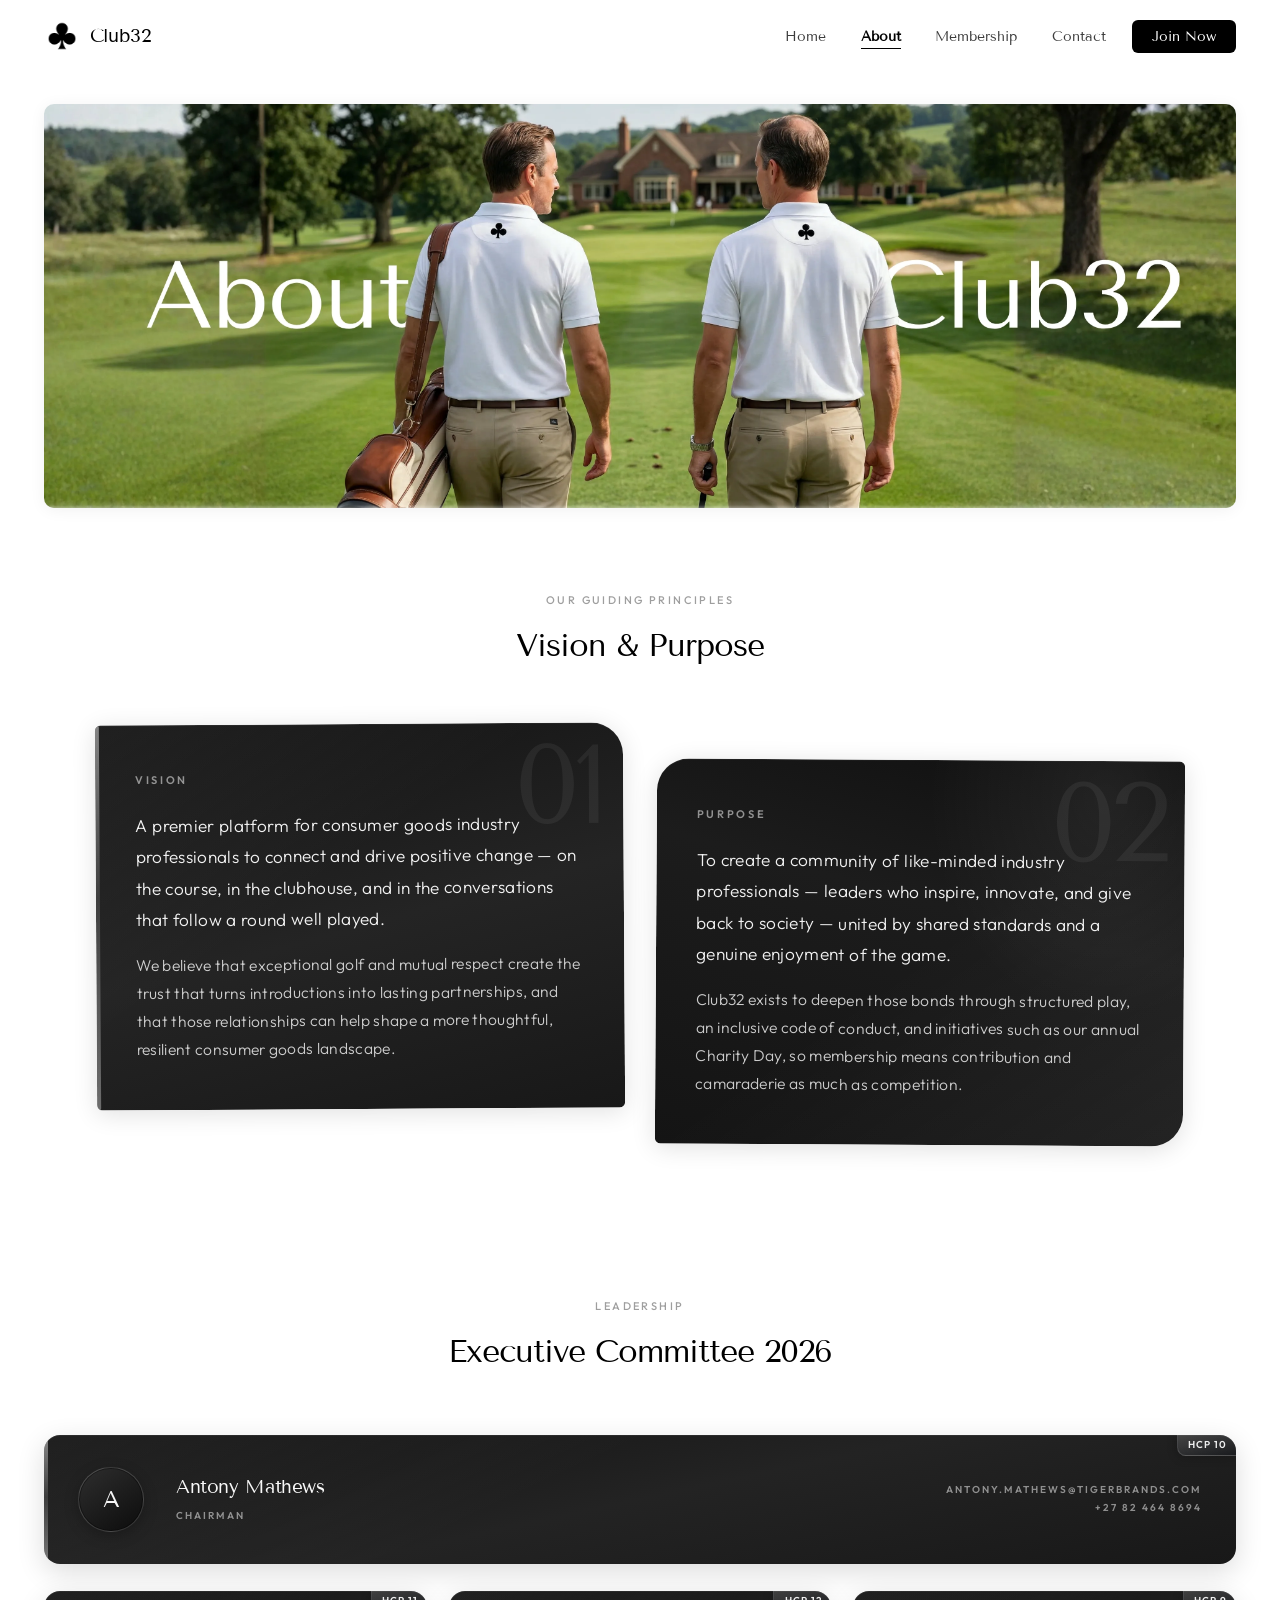
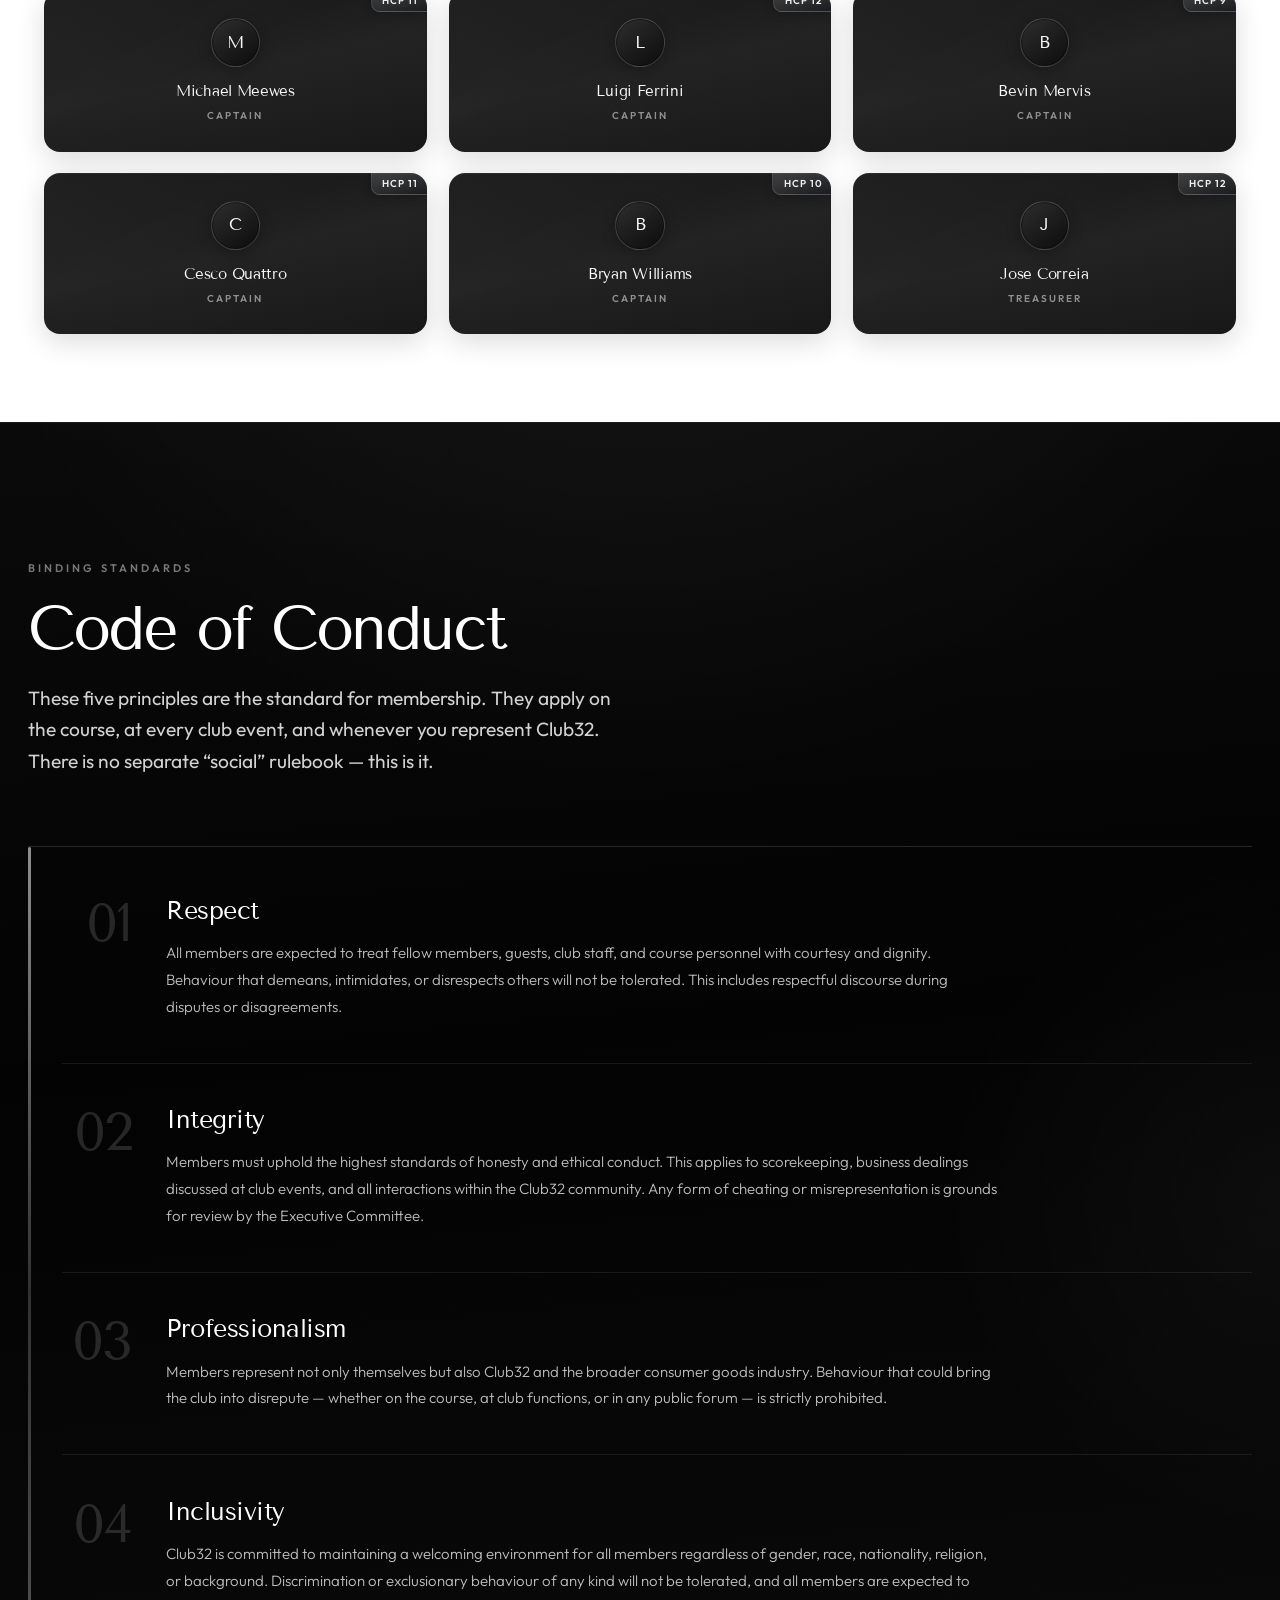
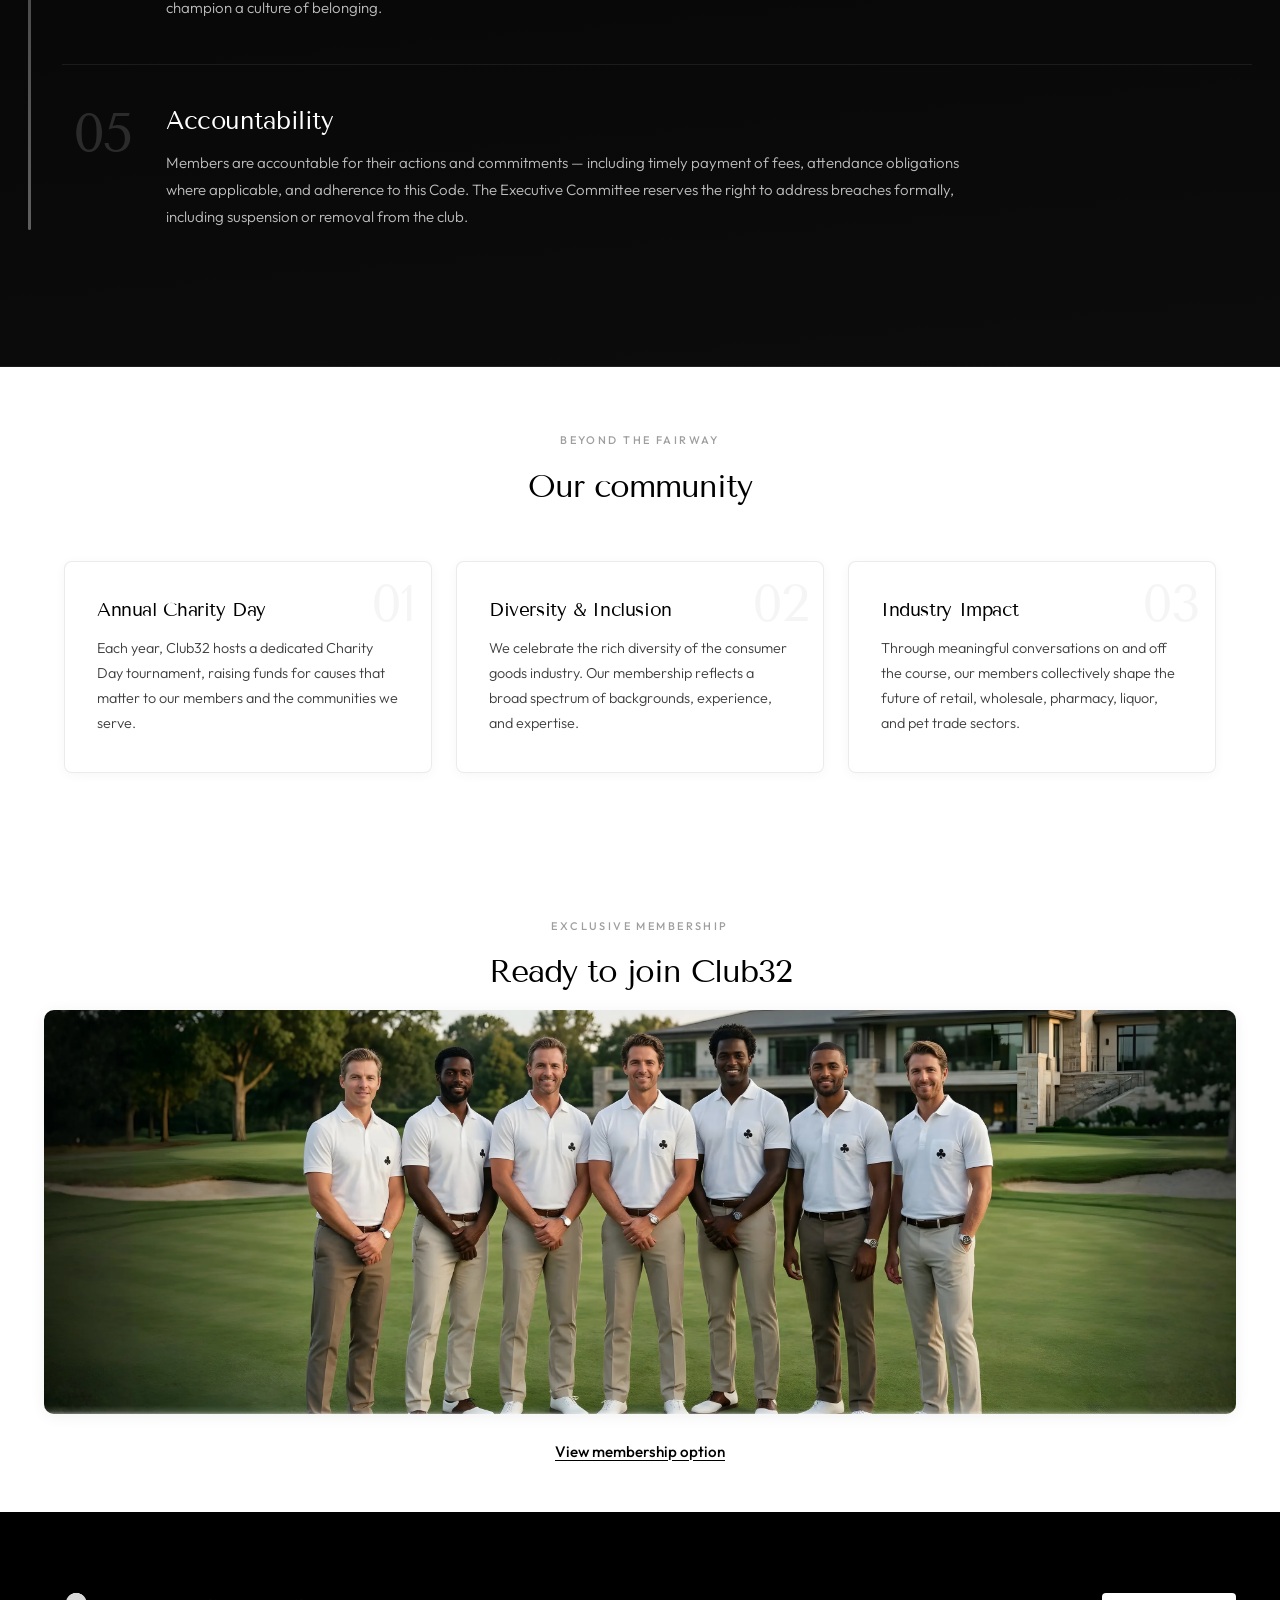
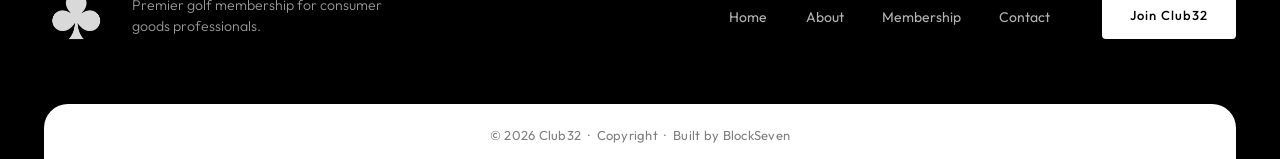
==== about.html @ 10e294bf "Optimise images with WebP conversion and lazy loading - Convert all 10 large JPEGs to WebP (avg 93% " ====
<!DOCTYPE html>
<html lang="en">
<head>
  <meta charset="UTF-8" />
  <meta name="viewport" content="width=device-width, initial-scale=1.0" />
  <title>About — Club32</title>
  <meta name="description" content="Learn about Club32's vision, purpose, and values. A premier platform for consumer goods professionals to connect through exceptional golf and mutual respect." />
  <meta name="keywords" content="Club32, about, vision, values, golf club, consumer goods, networking" />
  <meta name="author" content="Club32" />
  <meta name="robots" content="index, follow" />
  <link rel="canonical" href="https://club32.co.za/about.html" />
  
  <!-- Open Graph / Facebook -->
  <meta property="og:type" content="website" />
  <meta property="og:url" content="https://club32.co.za/about.html" />
  <meta property="og:title" content="About — Club32" />
  <meta property="og:description" content="Learn about Club32's vision, purpose, and values. A premier platform for consumer goods professionals to connect through exceptional golf." />
  <meta property="og:image" content="https://club32.co.za/images/icon.png" />
  <meta property="og:image:width" content="512" />
  <meta property="og:image:height" content="512" />
  <meta property="og:site_name" content="Club32" />
  
  <!-- Twitter -->
  <meta name="twitter:card" content="summary_large_image" />
  <meta name="twitter:url" content="https://club32.co.za/about.html" />
  <meta name="twitter:title" content="About — Club32" />
  <meta name="twitter:description" content="Learn about Club32's vision, purpose, and values. A premier platform for consumer goods professionals to connect through exceptional golf." />
  <meta name="twitter:image" content="https://club32.co.za/images/icon.png" />
  
  <!-- Favicon -->
  <link rel="icon" type="image/svg+xml" href="images/favicon.svg" />
  <link rel="icon" type="image/png" href="images/icon.png" />
  <link rel="apple-touch-icon" href="images/icon.png" />
  <link rel="stylesheet" href="css/style.css?v=20260321-footer-redesign" />
  <link rel="stylesheet" href="css/icons.css?v=20260320-values-icons" />
  <link rel="stylesheet" href="https://cdnjs.cloudflare.com/ajax/libs/font-awesome/6.4.0/css/all.min.css" />
</head>
<body class="page-about">

  <header class="site-header">
    <div class="header-inner">
      <a href="index.html" class="header-logo">
        <img src="images/favicon.svg" alt="Club32" width="36" height="36" />
        <span class="club-name">Club<span>32</span></span>
      </a>
      <button class="nav-toggle" id="navToggle" aria-label="Toggle navigation">
        <span></span><span></span><span></span>
      </button>
      <ul class="header-nav" id="navLinks">
        <li><a href="index.html">Home</a></li>
        <li><a href="about.html" class="active">About</a></li>
        <li><a href="membership.html">Membership</a></li>
        <li><a href="contact.html">Contact</a></li>
        <li><a href="membership.html" class="header-cta">Join Now</a></li>
      </ul>
    </div>
  </header>

  <section class="hero-home" aria-label="About Club32">
    <div class="hero-home-inner">
      <div class="hero-home-media">
        <picture>
          <source media="(max-width: 768px)" srcset="images/aboutclubmobile.webp" type="image/webp" />
          <source media="(max-width: 768px)" srcset="images/aboutclubmobile.jpg" type="image/jpeg" />
          <source srcset="images/about-club.webp" type="image/webp" />
          <img src="images/About%20Club.jpg" alt="Club32 — About our club" width="1920" height="815" fetchpriority="high" />
        </picture>
      </div>
    </div>
  </section>

  <main id="main-content">

  <!-- ── Vision & Purpose ── -->
  <section class="section-pad section-vision-premium" aria-labelledby="vision-purpose-heading">
    <div class="container">
      <header class="vision-premium__head">
        <p class="vision-premium__kicker">Our guiding principles</p>
        <h2 id="vision-purpose-heading" class="vision-premium__title">Vision &amp; Purpose</h2>
      </header>
      <div class="vision-premium__columns">
        <article class="vision-premium__panel vision-premium__panel--vision">
          <span class="vision-premium__index" aria-hidden="true">01</span>
          <p class="vision-premium__label">Vision</p>
          <blockquote class="vision-premium__quote">
            <p class="vision-premium__quote-lead">A premier platform for consumer goods industry professionals to connect and drive positive change — on the course, in the clubhouse, and in the conversations that follow a round well played.</p>
            <p>We believe that exceptional golf and mutual respect create the trust that turns introductions into lasting partnerships, and that those relationships can help shape a more thoughtful, resilient consumer goods landscape.</p>
          </blockquote>
        </article>
        <article class="vision-premium__panel vision-premium__panel--purpose">
          <span class="vision-premium__index" aria-hidden="true">02</span>
          <p class="vision-premium__label">Purpose</p>
          <blockquote class="vision-premium__quote">
            <p class="vision-premium__quote-lead">To create a community of like-minded industry professionals — leaders who inspire, innovate, and give back to society — united by shared standards and a genuine enjoyment of the game.</p>
            <p>Club32 exists to deepen those bonds through structured play, an inclusive code of conduct, and initiatives such as our annual Charity Day, so membership means contribution and camaraderie as much as competition.</p>
          </blockquote>
        </article>
      </div>
    </div>
  </section>

  <!-- ── Executive Committee ── -->
  <section class="section-pad section-committee-premium" aria-labelledby="committee-heading">
    <div class="container">
      <header class="committee-premium__head">
        <p class="committee-premium__kicker">Leadership</p>
        <h2 id="committee-heading" class="committee-premium__title">Executive Committee 2026</h2>
      </header>

      <div class="committee-premium__board">
        <article class="committee-premium__card committee-premium__card--chair">
          <span class="committee-premium__hcp" aria-label="Handicap index 10">HCP 10</span>
          <div class="committee-premium__avatar" aria-hidden="true">A</div>
          <div class="committee-premium__body">
            <h3 class="committee-premium__name">Antony Mathews</h3>
            <p class="committee-premium__role">Chairman</p>
          </div>
          <p class="committee-premium__contact">
            <a href="mailto:antony.mathews@tigerbrands.com">antony.mathews@tigerbrands.com</a><br>
            <a href="tel:+27824648694">+27 82 464 8694</a>
          </p>
        </article>

        <div class="committee-premium__grid" role="list">
          <article class="committee-premium__card" role="listitem">
            <span class="committee-premium__hcp" aria-label="Handicap index 11">HCP 11</span>
            <div class="committee-premium__avatar" aria-hidden="true">M</div>
            <h3 class="committee-premium__name">Michael Meewes</h3>
            <p class="committee-premium__role">Captain</p>
          </article>
          <article class="committee-premium__card" role="listitem">
            <span class="committee-premium__hcp" aria-label="Handicap index 12">HCP 12</span>
            <div class="committee-premium__avatar" aria-hidden="true">L</div>
            <h3 class="committee-premium__name">Luigi Ferrini</h3>
            <p class="committee-premium__role">Captain</p>
          </article>
          <article class="committee-premium__card" role="listitem">
            <span class="committee-premium__hcp" aria-label="Handicap index 9">HCP 9</span>
            <div class="committee-premium__avatar" aria-hidden="true">B</div>
            <h3 class="committee-premium__name">Bevin Mervis</h3>
            <p class="committee-premium__role">Captain</p>
          </article>
          <article class="committee-premium__card" role="listitem">
            <span class="committee-premium__hcp" aria-label="Handicap index 11">HCP 11</span>
            <div class="committee-premium__avatar" aria-hidden="true">C</div>
            <h3 class="committee-premium__name">Cesco Quattro</h3>
            <p class="committee-premium__role">Captain</p>
          </article>
          <article class="committee-premium__card" role="listitem">
            <span class="committee-premium__hcp" aria-label="Handicap index 10">HCP 10</span>
            <div class="committee-premium__avatar" aria-hidden="true">B</div>
            <h3 class="committee-premium__name">Bryan Williams</h3>
            <p class="committee-premium__role">Captain</p>
          </article>
          <article class="committee-premium__card" role="listitem">
            <span class="committee-premium__hcp" aria-label="Handicap index 12">HCP 12</span>
            <div class="committee-premium__avatar" aria-hidden="true">J</div>
            <h3 class="committee-premium__name">Jose Correia</h3>
            <p class="committee-premium__role">Treasurer</p>
          </article>
        </div>
      </div>
    </div>
  </section>

  <!-- ── Code of Conduct — charter (distinct from committee cards) ── -->
  <section class="section-pad section-conduct-charter" aria-labelledby="conduct-heading">
    <div class="container conduct-charter">
      <header class="conduct-charter__header">
        <p class="conduct-charter__label">Binding standards</p>
        <h2 id="conduct-heading" class="conduct-charter__title">Code of Conduct</h2>
        <p class="conduct-charter__statement">These five principles are the standard for membership. They apply on the course, at every club event, and whenever you represent Club32. There is no separate “social” rulebook — this is it.</p>
      </header>

      <div class="conduct-charter__frame">
        <article class="conduct-charter__rule">
          <span class="conduct-charter__num" aria-hidden="true">01</span>
          <div class="conduct-charter__rule-main">
            <h3 class="conduct-charter__rule-title">Respect</h3>
            <p class="conduct-charter__rule-text">All members are expected to treat fellow members, guests, club staff, and course personnel with courtesy and dignity. Behaviour that demeans, intimidates, or disrespects others will not be tolerated. This includes respectful discourse during disputes or disagreements.</p>
          </div>
        </article>
        <article class="conduct-charter__rule">
          <span class="conduct-charter__num" aria-hidden="true">02</span>
          <div class="conduct-charter__rule-main">
            <h3 class="conduct-charter__rule-title">Integrity</h3>
            <p class="conduct-charter__rule-text">Members must uphold the highest standards of honesty and ethical conduct. This applies to scorekeeping, business dealings discussed at club events, and all interactions within the Club32 community. Any form of cheating or misrepresentation is grounds for review by the Executive Committee.</p>
          </div>
        </article>
        <article class="conduct-charter__rule">
          <span class="conduct-charter__num" aria-hidden="true">03</span>
          <div class="conduct-charter__rule-main">
            <h3 class="conduct-charter__rule-title">Professionalism</h3>
            <p class="conduct-charter__rule-text">Members represent not only themselves but also Club32 and the broader consumer goods industry. Behaviour that could bring the club into disrepute — whether on the course, at club functions, or in any public forum — is strictly prohibited.</p>
          </div>
        </article>
        <article class="conduct-charter__rule">
          <span class="conduct-charter__num" aria-hidden="true">04</span>
          <div class="conduct-charter__rule-main">
            <h3 class="conduct-charter__rule-title">Inclusivity</h3>
            <p class="conduct-charter__rule-text">Club32 is committed to maintaining a welcoming environment for all members regardless of gender, race, nationality, religion, or background. Discrimination or exclusionary behaviour of any kind will not be tolerated, and all members are expected to champion a culture of belonging.</p>
          </div>
        </article>
        <article class="conduct-charter__rule">
          <span class="conduct-charter__num" aria-hidden="true">05</span>
          <div class="conduct-charter__rule-main">
            <h3 class="conduct-charter__rule-title">Accountability</h3>
            <p class="conduct-charter__rule-text">Members are accountable for their actions and commitments — including timely payment of fees, attendance obligations where applicable, and adherence to this Code. The Executive Committee reserves the right to address breaches formally, including suspension or removal from the club.</p>
          </div>
        </article>
      </div>
    </div>
  </section>

  <!-- ── Our Community ── -->
  <section class="section-pad section-why-premium" aria-labelledby="community-heading">
    <div class="container">
      <header class="why-premium__head">
        <p class="why-premium__kicker">Beyond the fairway</p>
        <h2 id="community-heading" class="why-premium__title">Our community</h2>
      </header>

      <div class="why-premium__grid">
        <article class="why-premium__card">
          <span class="why-premium__number" aria-hidden="true">01</span>
          <h3 class="why-premium__card-title">Annual Charity Day</h3>
          <p class="why-premium__card-text">Each year, Club32 hosts a dedicated Charity Day tournament, raising funds for causes that matter to our members and the communities we serve.</p>
        </article>

        <article class="why-premium__card">
          <span class="why-premium__number" aria-hidden="true">02</span>
          <h3 class="why-premium__card-title">Diversity &amp; Inclusion</h3>
          <p class="why-premium__card-text">We celebrate the rich diversity of the consumer goods industry. Our membership reflects a broad spectrum of backgrounds, experience, and expertise.</p>
        </article>

        <article class="why-premium__card">
          <span class="why-premium__number" aria-hidden="true">03</span>
          <h3 class="why-premium__card-title">Industry Impact</h3>
          <p class="why-premium__card-text">Through meaningful conversations on and off the course, our members collectively shape the future of retail, wholesale, pharmacy, liquor, and pet trade sectors.</p>
        </article>
      </div>
    </div>
  </section>

  <section class="pre-footer-cta" aria-labelledby="pre-footer-membership-heading">
    <div class="hero-home-inner">
      <div class="pre-footer-cta__intro">
        <span class="section-label">Exclusive Membership</span>
        <h2 id="pre-footer-membership-heading" class="pre-footer-cta__heading">Ready to join Club32</h2>
      </div>
      <div class="hero-home-media">
        <picture>
          <source media="(max-width: 768px)" srcset="images/teammobile.webp" type="image/webp" />
          <source media="(max-width: 768px)" srcset="images/teammobile.jpg" type="image/jpeg" />
          <source srcset="images/team.webp" type="image/webp" />
          <img src="images/team.jpg" alt="Club32 members on the course" width="1920" height="815" loading="lazy" />
        </picture>
      </div>
      <div class="pre-footer-cta__action">
        <a href="membership.html" class="pre-footer-cta__link">View membership option</a>
      </div>
    </div>
  </section>

  </main>

  <footer class="footer-minimal">
    <div class="footer-minimal__main">
      <div class="container">
        <div class="footer-minimal__grid">
          <div class="footer-minimal__brand">
            <a href="index.html" class="footer-minimal__logo" aria-label="Club32 home">
              <img src="images/icon.png" alt="" width="64" height="64" />
            </a>
            <p class="footer-minimal__tagline">Premier golf membership for consumer goods professionals.</p>
          </div>
          <nav class="footer-minimal__nav" aria-label="Footer navigation">
            <ul class="footer-minimal__links">
              <li><a href="index.html">Home</a></li>
              <li><a href="about.html">About</a></li>
              <li><a href="membership.html">Membership</a></li>
              <li><a href="contact.html">Contact</a></li>
            </ul>
          </nav>
          <div class="footer-minimal__cta">
            <a href="membership.html" class="footer-minimal__btn">Join Club32</a>
          </div>
        </div>
      </div>
    </div>
    <div class="footer-minimal__legal">
      <div class="container">
        <p class="footer-minimal__copyright">&copy; 2026 Club32 &nbsp;·&nbsp; Copyright &nbsp;·&nbsp; Built by BlockSeven</p>
      </div>
    </div>
  </footer>

  <script>
    const toggle = document.getElementById('navToggle');
    const links  = document.getElementById('navLinks');
    toggle.addEventListener('click', () => {
      toggle.classList.toggle('open');
      links.classList.toggle('open');
    });
  </script>

</body>
</html>
---- css/style.css ----
/* ============================================================
   Club32 — Corporate Golf Membership
   Clean, professional, black + modern type pairing
   (Tenor Sans + Outfit — display / UI)
   ============================================================ */

@import url('https://fonts.googleapis.com/css2?family=DM+Sans:ital,opsz,wght@0,9..64,400;0,9..64,500;0,9..64,600;0,9..64,700&family=Outfit:wght@300;400;500;600;700&family=Tenor+Sans&display=swap');

:root {
  --green:       #000000;
  --green-light: #333333;
  --green-dark:  #000000;
  --green-muted: #4a4a4a;
  --accent:      #000000;
  --white:       #ffffff;
  --off-white:   #f8f8f8;
  /* Footer — dark band: one body tone + pure white headings */
  --footer-muted:      rgba(255, 255, 255, 0.72);
  --footer-text:       rgba(255, 255, 255, 0.72);
  --footer-rule:       rgba(255, 255, 255, 0.22);
  --footer-legal-bg:   #ffffff;
  --footer-legal-text: var(--text-dark);
  --footer-legal-gutter: 15px;
  --footer-surface:    #000000;
  --text-dark:   #1a1a1a;
  --text-body:   #3d3d3d;
  --text-muted:  #666666;
  --border:      rgba(0,0,0,0.12);
  --shadow:      0 2px 16px rgba(0,0,0,0.06);
  --shadow-lg:   0 8px 32px rgba(0,0,0,0.1);
  --radius:      6px;
  --radius-lg:   10px;
  --transition:  all 0.25s ease;
  --header-h:    72px;
  --content-max: 1240px;
}

*, *::before, *::after { box-sizing: border-box; margin: 0; padding: 0; }

html {
  scroll-behavior: smooth;
  font-size: 16px;
  max-width: 100%;
  overflow-x: hidden;
}

body {
  font-family: 'Outfit', sans-serif;
  font-weight: 400;
  color: var(--text-body);
  background: var(--white);
  line-height: 1.65;
  max-width: 100%;
  overflow-x: hidden;
}

img { display: block; max-width: 100%; height: auto; }
a { color: inherit; text-decoration: none; }
ul { list-style: none; }

/* ── Typography ── */
h1, h2, h3, h4, h5 {
  font-family: 'Tenor Sans', sans-serif;
  line-height: 1.25;
  color: var(--green-dark);
  letter-spacing: -0.02em;
}

h1 { font-size: clamp(2rem, 4.5vw, 3.25rem); font-weight: 400; }
h2 { font-size: clamp(1.5rem, 3vw, 2.25rem); font-weight: 400; }
h3 { font-size: clamp(1.15rem, 2vw, 1.35rem); font-weight: 500; }
h4 { font-size: 1.05rem; font-weight: 500; }

p { font-size: 1rem; line-height: 1.75; color: var(--text-body); }

.section-label {
  font-family: 'Outfit', sans-serif;
  font-size: 0.7rem;
  font-weight: 500;
  letter-spacing: 0.18em;
  text-transform: uppercase;
  color: var(--accent);
  display: block;
  margin-bottom: 0.5rem;
}

/* ── Layout ── */
.container {
  max-width: var(--content-max);
  margin: 0 auto;
  padding: 0 1.5rem;
}

.section-pad { padding: 3.5rem 0; }
.section-pad-sm { padding: 2.5rem 0; }

/* ── Header: white, above hero ── */
.site-header {
  position: absolute;
  top: 0;
  left: 0;
  right: 0;
  z-index: 100;
  height: var(--header-h);
  background: var(--white);
  font-family: 'Tenor Sans', sans-serif;
}

.header-inner {
  display: flex;
  align-items: center;
  justify-content: space-between;
  height: 100%;
  max-width: var(--content-max);
  margin: 0 auto;
  padding: 0 1.5rem;
}

.header-logo {
  display: flex;
  align-items: center;
  gap: 0.6rem;
  text-decoration: none;
  color: var(--green-dark);
}

.header-logo img {
  width: 36px;
  height: 36px;
  flex-shrink: 0;
}

.header-logo .club-name {
  font-family: 'Tenor Sans', sans-serif;
  font-size: 1.2rem;
  font-weight: 500;
  letter-spacing: -0.01em;
}

.header-logo .club-name span {
  color: var(--accent);
}

.header-nav {
  display: flex;
  align-items: center;
  gap: 0.15rem;
}

.header-nav a {
  font-size: 0.875rem;
  font-weight: 500;
  color: var(--text-body);
  padding: 0.5rem 1rem;
  border-radius: var(--radius);
  transition: var(--transition);
  position: relative;
}

.header-nav a:not(.header-cta)::after {
  content: '';
  position: absolute;
  bottom: 0.25rem;
  left: 1rem;
  right: 1rem;
  height: 1px;
  background: var(--green);
  width: 0;
  transition: width 0.3s ease;
}

.header-nav a:not(.header-cta):hover::after {
  width: calc(100% - 2rem);
}

.header-nav a:hover {
  color: var(--green);
}

.header-nav a.active {
  color: var(--green);
  font-weight: 600;
}

.header-nav a.active::after {
  width: calc(100% - 2rem);
}

.header-cta {
  background: var(--green) !important;
  color: var(--white) !important;
  margin-left: 0.5rem;
  padding: 0.5rem 1.25rem !important;
}

.header-cta:hover {
  background: var(--green-light) !important;
  color: var(--white) !important;
}

/* Mobile menu */
.nav-toggle {
  display: none;
  flex-direction: column;
  gap: 5px;
  cursor: pointer;
  padding: 8px;
  border: none;
  background: none;
  color: var(--green-dark);
}

.nav-toggle span {
  display: block;
  width: 22px;
  height: 2px;
  background: currentColor;
  border-radius: 2px;
  transition: var(--transition);
}

.nav-toggle.open span:nth-child(1) { transform: rotate(45deg) translate(5px, 5px); }
.nav-toggle.open span:nth-child(2) { opacity: 0; }
.nav-toggle.open span:nth-child(3) { transform: rotate(-45deg) translate(5px, -5px); }

.nav-toggle.open {
  position: fixed;
  top: calc((var(--header-h) - 38px) / 2);
  right: 1.5rem;
  z-index: 1001;
}

@media (max-width: 768px) {
  .nav-toggle {
    display: flex;
    position: relative;
    z-index: 1001;
  }

  .header-nav {
    display: none;
    position: fixed;
    top: 0;
    left: 0;
    right: 0;
    bottom: 0;
    width: 100%;
    height: 100vh;
    height: 100dvh;
    background: var(--off-white);
    flex-direction: column;
    align-items: flex-start;
    justify-content: flex-start;
    padding: 10rem 2rem 2rem;
    gap: 0;
    z-index: 1000;
  }

  .header-nav.open {
    display: flex;
  }

  .header-nav a {
    font-family: 'Tenor Sans', sans-serif;
    font-size: clamp(2rem, 7vw, 2.75rem);
    font-weight: 400;
    letter-spacing: -0.02em;
    line-height: 1.3;
    color: var(--text-dark);
    padding: 0.75rem 0;
    border-radius: 0;
    background: none !important;
  }

  .header-nav a:not(.header-cta)::after {
    display: none;
  }

  .header-nav a:hover {
    color: var(--text-muted);
    background: none;
  }

  .header-nav a.active {
    color: var(--text-dark);
    font-weight: 400;
  }

  .header-nav .header-cta {
    display: none;
  }

  .nav-toggle.open span {
    background: var(--green-dark);
  }
}

/* ── Home hero: image block, same width as header ── */
.hero-home {
  padding: calc(var(--header-h) + 2rem) 0 0.75rem;
  background: var(--white);
}

.hero-home-inner {
  max-width: var(--content-max);
  margin: 0 auto;
  padding: 0 1.5rem;
}

.hero-home-media {
  border-radius: var(--radius-lg);
  overflow: hidden;
  box-shadow: var(--shadow);
}

.hero-home-media picture,
.hero-home-media img {
  display: block;
}

.hero-home-media img {
  width: 100%;
  height: auto;
}

/* About: tuck content a touch closer under the hero image */
.page-about .hero-home {
  padding-bottom: 0.35rem;
}

/* About: soft white fade at bottom of hero (blends arrow / artwork into page) */
.page-about .hero-home-media {
  position: relative;
}

.page-about .hero-home-media::after {
  content: '';
  position: absolute;
  left: 0;
  right: 0;
  bottom: 0;
  /* Short band; fade stays at the very bottom so it doesn’t climb the artwork */
  height: min(9%, 2.75rem);
  pointer-events: none;
  background: linear-gradient(
    to bottom,
    rgba(255, 255, 255, 0) 0%,
    rgba(255, 255, 255, 0) 78%,
    rgba(255, 255, 255, 0.12) 92%,
    rgba(255, 255, 255, 0.4) 100%
  );
}

/* Pull first content section closer under the home hero */
.hero-home + .section-pad {
  padding-top: 2.25rem;
}

/* ── Hero: image with text on left, no overlap on ball ── */
.hero-banner {
  position: relative;
  min-height: 560px;
  display: flex;
  align-items: center;
  overflow: hidden;
  background: var(--green-dark);
}

.hero-banner .hero-media {
  position: absolute;
  inset: 0;
}

.hero-banner .hero-media img,
.hero-banner .hero-media picture img {
  width: 100%;
  height: 100%;
  object-fit: cover;
  object-position: 55% 50%;
}

/* Strong left-to-right overlay: dark where text sits, ball stays visible right */
.hero-banner .hero-overlay {
  position: absolute;
  inset: 0;
  background: linear-gradient(
    90deg,
    rgba(0,0,0,0.94) 0%,
    rgba(0,0,0,0.82) 28%,
    rgba(0,0,0,0.45) 52%,
    rgba(0,0,0,0.15) 72%,
    transparent 88%
  );
  pointer-events: none;
}

.hero-banner .hero-inner {
  position: relative;
  z-index: 2;
  width: 100%;
  max-width: var(--content-max);
  margin: 0 auto;
  padding: calc(var(--header-h) + 2.5rem) 1.5rem 3.5rem;
  box-sizing: border-box;
}

.hero-banner .hero-content {
  max-width: 480px;
  text-align: left;
}

.hero-banner .section-label {
  font-size: 0.7rem;
  letter-spacing: 0.2em;
  color: rgba(255,255,255,0.8);
  margin-bottom: 0.75rem;
}

.hero-banner h1 {
  color: var(--white);
  font-size: clamp(2rem, 4.2vw, 3rem);
  line-height: 1.15;
  margin-bottom: 1rem;
  text-shadow: 0 2px 8px rgba(0,0,0,0.35);
}

.hero-banner .hero-divider {
  width: 48px;
  height: 2px;
  background: var(--white);
  margin-bottom: 1.25rem;
  border-radius: 2px;
  opacity: 0.9;
}

.hero-banner .hero-subtitle {
  font-size: clamp(0.9375rem, 1.6vw, 1.0625rem);
  color: rgba(255,255,255,0.92);
  line-height: 1.65;
  margin-bottom: 1.75rem;
  text-shadow: 0 1px 4px rgba(0,0,0,0.25);
}

.hero-banner .btn-group {
  display: flex;
  gap: 0.75rem;
  flex-wrap: wrap;
}

/* Hero when content is direct child (inner pages, no hero-inner) */
.hero-banner > .hero-content {
  position: relative;
  z-index: 2;
  max-width: var(--content-max);
  margin: 0 auto;
  padding: calc(var(--header-h) + 2.5rem) 1.5rem 3rem;
  width: 100%;
  box-sizing: border-box;
}

.hero-banner > .hero-content .hero-content { max-width: none; }

/* Hero small (inner pages) */
.hero-small .hero-media::after {
  content: '';
  position: absolute;
  inset: 0;
  background: linear-gradient(180deg, rgba(0,0,0,0.72) 0%, rgba(0,0,0,0.88) 100%);
}

.hero-small { min-height: 320px; }

.hero-small .hero-content,
.hero-small .hero-inner .hero-content {
  max-width: 560px;
}

.hero-small .hero-inner {
  padding-top: calc(var(--header-h) + 2rem);
  padding-bottom: 2.5rem;
}

.hero-small .hero-subtitle { max-width: 560px; }

/* ── Buttons ── */
.btn {
  display: inline-block;
  padding: 0.75rem 1.75rem;
  border-radius: var(--radius);
  font-family: 'Outfit', sans-serif;
  font-size: 0.875rem;
  font-weight: 600;
  letter-spacing: 0.05em;
  text-transform: uppercase;
  cursor: pointer;
  border: none;
  transition: var(--transition);
  text-decoration: none;
}

.btn-primary,
.btn-gold {
  background: var(--green);
  color: var(--white);
  box-shadow: 0 2px 12px rgba(0,0,0,0.25);
}

.btn-primary:hover,
.btn-gold:hover {
  background: var(--green-light);
  box-shadow: 0 4px 20px rgba(0,0,0,0.3);
  transform: translateY(-1px);
}

.btn-outline {
  background: transparent;
  color: var(--white);
  border: 1.5px solid rgba(255,255,255,0.7);
}

.btn-outline:hover {
  background: rgba(255,255,255,0.12);
  border-color: var(--white);
  transform: translateY(-1px);
}

.btn-green {
  background: var(--green);
  color: var(--white);
}

.btn-green:hover {
  background: var(--green-light);
  color: var(--white);
  transform: translateY(-1px);
}

/* ── Section Headings ── */
.section-heading {
  text-align: center;
  margin-bottom: 2.5rem;
}

.section-heading h1,
.section-heading h2 { margin-bottom: 0.5rem; }

.section-heading p {
  max-width: 540px;
  margin: 0 auto;
  color: var(--text-muted);
  font-size: 1rem;
}

.accent-line,
.gold-line {
  width: 48px;
  height: 2px;
  background: var(--accent);
  margin: 0.75rem auto 0;
  border-radius: 2px;
}

/* ── Cards ── */
.card-grid-3 {
  display: grid;
  grid-template-columns: repeat(3, 1fr);
  gap: 1.75rem;
}

.card-grid-2 {
  display: grid;
  grid-template-columns: repeat(2, 1fr);
  gap: 1.75rem;
}

.card {
  background: var(--white);
  border: 1px solid var(--border);
  border-radius: var(--radius-lg);
  padding: 2rem 1.75rem;
  transition: var(--transition);
  box-shadow: 0 1px 8px rgba(0,0,0,0.04);
}

.card:hover {
  box-shadow: var(--shadow);
  border-color: rgba(0,0,0,0.2);
  transform: translateY(-2px);
}

.card-icon {
  margin-bottom: 1rem;
  display: block;
}

.card h3 {
  color: var(--green);
  margin-bottom: 0.5rem;
}

.card p {
  font-size: 0.9375rem;
  color: var(--text-muted);
  line-height: 1.7;
}

/* ── Section backgrounds ── */
.section-offwhite { background: var(--off-white); }

.section-dark {
  background: var(--green);
  color: var(--white);
}

.section-dark h2,
.section-dark h3,
.section-dark h4 { color: var(--white); }

.section-dark p { color: rgba(255,255,255,0.88); }

.section-dark .section-heading h2,
.section-dark .section-heading p { color: var(--white); }

.section-dark .section-heading p { color: rgba(255,255,255,0.75); }

.section-navy {
  background: var(--green-dark);
  color: var(--white);
}

.section-navy h2, .section-navy h3, .section-navy h4 { color: var(--white); }

.section-navy p { color: rgba(255,255,255,0.82); }

/* ── Values strip ── */
.values-strip {
  display: flex;
  flex-wrap: wrap;
  border-radius: var(--radius-lg);
  overflow: hidden;
  box-shadow: var(--shadow);
}

.value-item {
  flex: 1 1 20%;
  min-width: 160px;
  padding: 1.75rem 1.25rem;
  background: var(--green);
  border-right: 1px solid rgba(255,255,255,0.08);
  text-align: center;
  transition: var(--transition);
}

.value-item:last-child { border-right: none; }

.value-item:hover { background: var(--green-light); }

.value-item .value-icon {
  display: block;
  margin-bottom: 0.5rem;
}

.value-item h4 {
  color: var(--white);
  font-family: 'Tenor Sans', sans-serif;
  font-size: 1rem;
  margin-bottom: 0.35rem;
}

.value-item p {
  font-size: 0.8rem;
  color: rgba(255,255,255,0.78);
  line-height: 1.5;
}

/* ── Pre-footer: same framed hero image + membership CTA (all pages) ── */
.pre-footer-cta {
  background: var(--white);
  padding: clamp(2.5rem, 5vw, 3.5rem) 0 clamp(2.25rem, 4vw, 3rem);
}

.pre-footer-cta__intro {
  text-align: center;
  margin-bottom: 1.25rem;
}

.pre-footer-cta__intro .section-label {
  font-family: 'Outfit', sans-serif;
  font-size: 0.6875rem;
  font-weight: 500;
  letter-spacing: 0.22em;
  text-transform: uppercase;
  color: rgba(0, 0, 0, 0.38);
  margin-bottom: 1rem;
}

.pre-footer-cta__heading {
  font-family: 'Tenor Sans', sans-serif;
  font-size: clamp(1.5rem, 2.6vw, 2rem);
  font-weight: 400;
  letter-spacing: -0.03em;
  color: var(--green-dark);
  line-height: 1.2;
  margin: 0;
}

.pre-footer-cta .hero-home-media {
  margin-bottom: 1.5rem;
}

.pre-footer-cta__action {
  text-align: center;
}

.pre-footer-cta__link {
  font-size: 0.95rem;
  font-weight: 500;
  color: var(--green-dark);
  text-decoration: underline;
  text-decoration-thickness: 1px;
  text-underline-offset: 0.2em;
  transition: color 0.2s ease, text-decoration-color 0.2s ease;
}

.pre-footer-cta__link:hover {
  color: var(--accent);
  text-decoration-color: var(--accent);
}

/* ── Code of Conduct (About) — charter band: authoritative, not committee cards ── */
.section-conduct-charter.section-pad {
  padding-top: clamp(5rem, 11vw, 8.5rem);
  padding-bottom: clamp(5rem, 11vw, 8.5rem);
  color: var(--white);
  background:
    radial-gradient(ellipse 100% 80% at 50% -20%, rgba(255, 255, 255, 0.06) 0%, transparent 55%),
    radial-gradient(ellipse 60% 50% at 100% 50%, rgba(255, 255, 255, 0.03) 0%, transparent 45%),
    linear-gradient(175deg, #0a0a0a 0%, #030303 40%, #0c0c0c 100%);
  border-top: 1px solid rgba(255, 255, 255, 0.07);
  border-bottom: 1px solid rgba(255, 255, 255, 0.07);
}

.conduct-charter {
  max-width: calc(var(--content-max) + 2rem);
}

.conduct-charter__header {
  margin-bottom: clamp(2.75rem, 6vw, 4.25rem);
}

@media (min-width: 768px) {
  .conduct-charter__header {
    text-align: left;
    max-width: 44rem;
  }
}

@media (max-width: 767px) {
  .conduct-charter__header {
    text-align: left;
  }
}

.conduct-charter__label {
  font-family: 'Outfit', sans-serif;
  font-size: 0.6875rem;
  font-weight: 600;
  letter-spacing: 0.28em;
  text-transform: uppercase;
  color: rgba(255, 255, 255, 0.45);
  margin-bottom: 1.1rem;
}

.conduct-charter__title {
  font-family: 'Tenor Sans', sans-serif;
  font-size: clamp(2.35rem, 6.5vw, 3.85rem);
  font-weight: 400;
  letter-spacing: -0.04em;
  line-height: 1.05;
  color: #ffffff;
  margin: 0 0 1.35rem;
}

.conduct-charter__statement {
  font-family: 'Outfit', sans-serif;
  font-size: clamp(1.05rem, 1.65vw, 1.2rem);
  font-weight: 400;
  line-height: 1.65;
  color: rgba(255, 255, 255, 0.82);
  margin: 0;
  max-width: 38rem;
}

@media (max-width: 767px) {
  .conduct-charter__statement {
    margin-left: 0;
    margin-right: 0;
  }
}

.conduct-charter__frame {
  position: relative;
  margin-top: clamp(0.5rem, 2vw, 1rem);
  padding-top: clamp(0.25rem, 1vw, 0.5rem);
  padding-left: clamp(1.25rem, 3.5vw, 2.15rem);
  border-top: 1px solid rgba(255, 255, 255, 0.14);
}

.conduct-charter__frame::before {
  content: '';
  position: absolute;
  left: 0;
  top: 0;
  bottom: 0;
  width: 3px;
  border-radius: 2px;
  background: linear-gradient(
    180deg,
    rgba(255, 255, 255, 0.55) 0%,
    rgba(255, 255, 255, 0.18) 45%,
    rgba(255, 255, 255, 0.35) 100%
  );
}

.conduct-charter__rule {
  display: flex;
  flex-wrap: nowrap;
  align-items: flex-start;
  gap: clamp(1rem, 3vw, 2.25rem);
  padding-top: clamp(1.85rem, 3.5vw, 2.65rem);
  padding-bottom: clamp(1.85rem, 3.5vw, 2.65rem);
  border-bottom: 1px solid rgba(255, 255, 255, 0.08);
}

.conduct-charter__rule:last-child {
  border-bottom: none;
  padding-bottom: 0;
}

.conduct-charter__num {
  flex: 0 0 auto;
  width: clamp(2.75rem, 8vw, 4.25rem);
  font-family: 'Tenor Sans', sans-serif;
  font-size: clamp(2rem, 4.5vw, 3.35rem);
  font-weight: 400;
  line-height: 1;
  letter-spacing: -0.04em;
  color: rgba(255, 255, 255, 0.14);
  text-align: right;
}

.conduct-charter__rule-main {
  flex: 1 1 0;
  min-width: 0;
}

.conduct-charter__rule-title {
  font-family: 'Tenor Sans', sans-serif;
  font-size: clamp(1.2rem, 2.2vw, 1.55rem);
  font-weight: 400;
  letter-spacing: -0.02em;
  line-height: 1.2;
  color: #ffffff;
  margin: 0 0 0.85rem;
}

.conduct-charter__rule-text {
  font-family: 'Outfit', sans-serif;
  font-size: clamp(0.9375rem, 1.15vw, 1.02rem);
  font-weight: 300;
  line-height: 1.78;
  color: rgba(255, 255, 255, 0.74);
  margin: 0;
  max-width: 52rem;
}

@media (max-width: 560px) {
  .conduct-charter__rule {
    flex-direction: column;
    gap: 0.35rem;
  }

  .conduct-charter__num {
    width: 100%;
    text-align: left;
    font-size: clamp(1.75rem, 8vw, 2.25rem);
    color: rgba(255, 255, 255, 0.22);
  }

  .conduct-charter__rule-title {
    margin-top: 0.15rem;
  }
}

/* ── Our Community (About) ── */
.section-community-premium.section-pad {
  padding-top: clamp(4.5rem, 9vw, 7rem);
  padding-bottom: clamp(4.5rem, 9vw, 7rem);
  background: var(--white);
}

.community-premium__head {
  text-align: center;
  margin-bottom: clamp(2.5rem, 5vw, 3.5rem);
}

.community-premium__kicker {
  font-family: 'Outfit', sans-serif;
  font-size: 0.6875rem;
  font-weight: 500;
  letter-spacing: 0.22em;
  text-transform: uppercase;
  color: rgba(0, 0, 0, 0.38);
  margin-bottom: 1rem;
}

.community-premium__title {
  font-family: 'Tenor Sans', sans-serif;
  font-size: clamp(1.5rem, 2.6vw, 2rem);
  font-weight: 400;
  letter-spacing: -0.03em;
  color: var(--green-dark);
  line-height: 1.2;
  margin: 0 0 0.85rem;
  text-transform: none;
}

.community-premium__deck {
  max-width: 36rem;
  margin: 0 auto;
  font-size: 1rem;
  line-height: 1.75;
  color: var(--text-muted);
}

.community-premium__grid {
  display: grid;
  grid-template-columns: repeat(3, 1fr);
  gap: clamp(1rem, 2vw, 1.25rem);
  max-width: 68rem;
  margin: 0 auto;
}

.community-premium__card {
  position: relative;
  overflow: hidden;
  border-radius: 1rem;
  padding: clamp(1.35rem, 2.4vw, 1.65rem) clamp(1.25rem, 2vw, 1.45rem);
  text-align: left;
  background:
    linear-gradient(155deg, rgba(255, 255, 255, 0.06) 0%, transparent 42%),
    linear-gradient(168deg, #121212 0%, #232323 50%, #181818 100%);
  box-shadow:
    0 8px 28px rgba(0, 0, 0, 0.12),
    0 1px 0 rgba(255, 255, 255, 0.05) inset;
  transition: transform 0.35s ease, box-shadow 0.35s ease;
}

.community-premium__card:hover {
  transform: translateY(-2px);
  box-shadow:
    0 14px 36px rgba(0, 0, 0, 0.16),
    0 1px 0 rgba(255, 255, 255, 0.07) inset;
}

.community-premium__label {
  font-family: 'Outfit', sans-serif;
  font-size: 0.625rem;
  font-weight: 600;
  letter-spacing: 0.2em;
  text-transform: uppercase;
  color: rgba(255, 255, 255, 0.42);
  margin: 0 0 0.7rem;
}

.community-premium__name {
  font-family: 'Tenor Sans', sans-serif;
  font-size: clamp(1.02rem, 1.25vw, 1.14rem);
  font-weight: 400;
  letter-spacing: -0.02em;
  line-height: 1.28;
  color: rgba(255, 255, 255, 0.97);
  margin: 0 0 0.65rem;
}

.community-premium__text {
  font-family: 'Outfit', sans-serif;
  font-size: 0.9375rem;
  font-weight: 300;
  line-height: 1.78;
  color: rgba(255, 255, 255, 0.76);
  margin: 0;
}

@media (prefers-reduced-motion: reduce) {
  .community-premium__card:hover {
    transform: none;
  }
}

@media (max-width: 900px) {
  .community-premium__grid {
    grid-template-columns: repeat(2, 1fr);
  }
}

@media (max-width: 560px) {
  .community-premium__grid {
    grid-template-columns: 1fr;
  }
}

/* ── Executive Committee (About) — premium board ── */
.section-committee-premium.section-pad {
  padding-top: clamp(2.5rem, 5.5vw, 4rem);
  padding-bottom: clamp(3.5rem, 7vw, 5.5rem);
  background: var(--white);
}

.committee-premium__head {
  text-align: center;
  margin-bottom: clamp(2.75rem, 5vw, 4rem);
}

.committee-premium__kicker {
  font-family: 'Outfit', sans-serif;
  font-size: 0.6875rem;
  font-weight: 500;
  letter-spacing: 0.22em;
  text-transform: uppercase;
  color: rgba(0, 0, 0, 0.38);
  margin-bottom: 1rem;
}

.committee-premium__title {
  font-family: 'Tenor Sans', sans-serif;
  font-size: clamp(1.5rem, 2.6vw, 2rem);
  font-weight: 400;
  letter-spacing: -0.03em;
  color: var(--green-dark);
  line-height: 1.2;
  margin: 0 0 0.85rem;
}

.committee-premium__deck {
  max-width: 36rem;
  margin: 0 auto;
  font-size: 1rem;
  line-height: 1.75;
  color: var(--text-muted);
}

.committee-premium__board {
  display: flex;
  flex-direction: column;
  gap: clamp(1.15rem, 2.2vw, 1.65rem);
}

.committee-premium__card {
  position: relative;
  overflow: hidden;
  text-align: center;
  isolation: isolate;
  background:
    linear-gradient(155deg, rgba(255, 255, 255, 0.06) 0%, transparent 42%),
    linear-gradient(168deg, #121212 0%, #232323 50%, #181818 100%);
  /* One consistent radius across chair + grid — reads as a single family */
  border-radius: 1rem;
  padding: clamp(1.35rem, 2.4vw, 1.7rem) clamp(1.2rem, 2vw, 1.5rem);
  box-shadow:
    0 8px 28px rgba(0, 0, 0, 0.14),
    0 1px 0 rgba(255, 255, 255, 0.06) inset;
  transition: transform 0.4s ease, box-shadow 0.45s ease;
}

/* Full-card platinum highlight on hover — soft wash + slow sheen drift */
.committee-premium__card::before {
  content: '';
  position: absolute;
  inset: 0;
  z-index: 1;
  pointer-events: none;
  border-radius: inherit;
  opacity: 0;
  background: linear-gradient(
    128deg,
    rgba(255, 255, 255, 0.14) 0%,
    rgba(238, 240, 250, 0.32) 32%,
    rgba(255, 255, 255, 0.26) 50%,
    rgba(210, 216, 230, 0.24) 68%,
    rgba(255, 255, 255, 0.12) 100%
  );
  background-size: 240% 240%;
  background-position: 8% 42%;
  mix-blend-mode: soft-light;
  transition:
    opacity 0.55s cubic-bezier(0.22, 1, 0.36, 1),
    background-position 2.75s cubic-bezier(0.33, 0.72, 0.24, 1);
}

.committee-premium__card:hover::before {
  opacity: 1;
  background-position: 92% 58%;
}

.committee-premium__card:hover {
  transform: translateY(-3px);
  box-shadow:
    0 16px 42px rgba(0, 0, 0, 0.2),
    0 1px 0 rgba(255, 255, 255, 0.12) inset,
    0 0 0 1px rgba(255, 255, 255, 0.1) inset;
}

.committee-premium__card--chair {
  display: flex;
  flex-direction: row;
  align-items: center;
  gap: clamp(1.15rem, 2.8vw, 2rem);
  text-align: left;
  padding: clamp(1.45rem, 2.8vw, 2rem) clamp(1.45rem, 2.8vw, 2.15rem);
  justify-content: flex-start;
}

.committee-premium__card--chair::after {
  content: '';
  position: absolute;
  z-index: 2;
  top: 0;
  left: 0;
  bottom: 0;
  width: 4px;
  background: linear-gradient(
    180deg,
    rgba(255, 255, 255, 0.48) 0%,
    rgba(255, 255, 255, 0.12) 48%,
    rgba(255, 255, 255, 0.38) 100%
  );
  border-radius: 2px;
}

/* Handicap banner — placeholder values until confirmed */
.committee-premium__hcp {
  position: absolute;
  z-index: 3;
  top: 0;
  right: 0;
  padding: 0.35rem 0.55rem 0.32rem 0.65rem;
  font-family: 'Outfit', sans-serif;
  font-size: 0.625rem;
  font-weight: 600;
  letter-spacing: 0.1em;
  text-transform: uppercase;
  color: rgba(255, 255, 255, 0.92);
  line-height: 1;
  background: linear-gradient(
    165deg,
    rgba(255, 255, 255, 0.16) 0%,
    rgba(210, 214, 224, 0.12) 38%,
    rgba(24, 26, 30, 0.75) 100%
  );
  border: 1px solid rgba(255, 255, 255, 0.14);
  border-top: none;
  border-right: none;
  border-radius: 0 0 0 0.55rem;
  box-shadow: -1px 2px 10px rgba(0, 0, 0, 0.22);
}

.committee-premium__avatar {
  position: relative;
  z-index: 3;
  width: 3.1rem;
  height: 3.1rem;
  margin: 0 auto 0.9rem;
  border-radius: 50%;
  display: flex;
  align-items: center;
  justify-content: center;
  font-family: 'Tenor Sans', sans-serif;
  font-size: 1.05rem;
  font-weight: 400;
  color: rgba(255, 255, 255, 0.96);
  background: linear-gradient(145deg, #2e2e2e 0%, #0c0c0c 100%);
  border: 1px solid rgba(255, 255, 255, 0.16);
  box-shadow:
    0 0 0 1px rgba(0, 0, 0, 0.4) inset,
    0 4px 14px rgba(0, 0, 0, 0.25);
}

.committee-premium__card--chair .committee-premium__avatar {
  width: clamp(3.35rem, 7vw, 4.1rem);
  height: clamp(3.35rem, 7vw, 4.1rem);
  font-size: clamp(1.2rem, 2.4vw, 1.45rem);
  margin: 0;
  flex-shrink: 0;
}

.committee-premium__body {
  position: relative;
  z-index: 3;
  flex: 1;
  min-width: 0;
}

.committee-premium__name {
  position: relative;
  z-index: 3;
  font-family: 'Tenor Sans', sans-serif;
  font-size: clamp(0.92rem, 1.15vw, 1.04rem);
  font-weight: 400;
  letter-spacing: -0.02em;
  line-height: 1.28;
  color: rgba(255, 255, 255, 0.97);
  margin: 0 0 0.4rem;
}

.committee-premium__card--chair .committee-premium__name {
  font-size: clamp(1.05rem, 1.5vw, 1.28rem);
  margin-bottom: 0.45rem;
}

.committee-premium__role {
  position: relative;
  z-index: 3;
  font-family: 'Outfit', sans-serif;
  font-size: 0.625rem;
  font-weight: 600;
  letter-spacing: 0.2em;
  text-transform: uppercase;
  color: rgba(255, 255, 255, 0.5);
  margin: 0;
}

.committee-premium__contact {
  position: relative;
  z-index: 3;
  font-family: 'Outfit', sans-serif;
  font-size: 0.625rem;
  font-weight: 600;
  letter-spacing: 0.2em;
  text-transform: uppercase;
  line-height: 1.85;
  color: rgba(255, 255, 255, 0.5);
  margin: 0;
  margin-left: auto;
  text-align: right;
}

.committee-premium__contact a {
  color: rgba(255, 255, 255, 0.5);
  text-decoration: none;
  transition: color 0.2s ease;
}

.committee-premium__contact a:hover {
  color: rgba(255, 255, 255, 1);
}

.committee-premium__grid {
  display: grid;
  grid-template-columns: repeat(3, 1fr);
  gap: clamp(0.95rem, 1.8vw, 1.35rem);
}

@media (prefers-reduced-motion: reduce) {
  .committee-premium__card:hover {
    transform: none;
  }

  .committee-premium__card::before {
    inset: 0;
    background-size: 100% 100%;
    background-position: 50% 50%;
    background: linear-gradient(
      145deg,
      rgba(255, 255, 255, 0.08) 0%,
      rgba(232, 234, 244, 0.2) 48%,
      rgba(255, 255, 255, 0.1) 100%
    );
    mix-blend-mode: soft-light;
    transition: opacity 0.45s ease;
  }

  .committee-premium__card:hover::before {
    opacity: 1;
  }
}

@media (max-width: 900px) {
  .committee-premium__grid {
    grid-template-columns: repeat(2, 1fr);
  }
}

@media (max-width: 560px) {
  .committee-premium__card--chair {
    flex-direction: column;
    text-align: center;
    padding-top: 2.35rem;
  }

  .committee-premium__card--chair .committee-premium__avatar {
    margin: 0 auto;
  }

  .committee-premium__card--chair .committee-premium__contact {
    text-align: center;
    margin-left: 0;
    margin-right: 0;
  }

  .committee-premium__hcp {
    border-radius: 0 0 0 0.45rem;
    padding: 0.3rem 0.5rem 0.28rem 0.55rem;
    font-size: 0.6rem;
  }

  .committee-premium__grid {
    grid-template-columns: 1fr;
  }
}

/* ── Membership cards ── */
.membership-card {
  background: var(--white);
  border: 1px solid var(--border);
  border-radius: var(--radius-lg);
  padding: 2rem 1.75rem;
  transition: var(--transition);
  box-shadow: 0 1px 8px rgba(0,0,0,0.04);
  position: relative;
  overflow: hidden;
}

.membership-card::before {
  content: '';
  position: absolute;
  top: 0;
  left: 0;
  right: 0;
  height: 3px;
  background: var(--green);
  transform: scaleX(0);
  transform-origin: left;
  transition: transform 0.3s ease;
}

.membership-card:hover::before { transform: scaleX(1); }

.membership-card:hover {
  box-shadow: var(--shadow);
  border-color: rgba(0,0,0,0.2);
  transform: translateY(-2px);
}

.membership-card.featured {
  border-color: rgba(255,255,255,0.22);
  background: var(--green-dark);
  color: var(--white);
}

.membership-card.featured::before {
  transform: scaleX(1);
  background: rgba(255,255,255,0.9);
}

.membership-card.featured h3 { color: var(--white); }

.membership-card.featured p,
.membership-card.featured li { color: rgba(255,255,255,0.88); }

.membership-card .price {
  font-family: 'Tenor Sans', sans-serif;
  font-size: 2rem;
  font-weight: 700;
  color: var(--green);
  margin: 0.75rem 0 0.25rem;
}

.membership-card.featured .price { color: var(--white); }

.membership-card .price-note {
  font-size: 0.8125rem;
  color: var(--text-muted);
  margin-bottom: 1.25rem;
}

.membership-card.featured .price-note { color: rgba(255,255,255,0.6); }

.membership-card ul { margin: 1rem 0; }

.membership-card ul li {
  font-size: 0.9rem;
  color: var(--text-body);
  padding: 0.35rem 0;
  display: flex;
  align-items: center;
  gap: 0.5rem;
}

.membership-card ul li::before {
  content: '✓';
  color: var(--green);
  font-weight: 700;
  font-size: 0.8rem;
  flex-shrink: 0;
}

.membership-card.featured ul li::before { color: var(--white); }

.membership-card.featured ul li { color: rgba(255,255,255,0.85); }

/* Membership cards on dark background — white card with black text */
.section-conduct-charter .membership-card:not(.featured) {
  background: var(--white);
  border-color: rgba(255, 255, 255, 0.2);
  color: var(--text-body);
}

.section-conduct-charter .membership-card:not(.featured):hover {
  border-color: rgba(255, 255, 255, 0.4);
}

.section-conduct-charter .membership-card:not(.featured)::before {
  background: #666666;
}

.section-conduct-charter .membership-card:not(.featured) h3 {
  color: var(--green-dark);
}

.section-conduct-charter .membership-card:not(.featured) .price {
  color: var(--green-dark) !important;
}

.section-conduct-charter .membership-card:not(.featured) .price-note {
  color: var(--text-muted) !important;
}

.section-conduct-charter .membership-card:not(.featured) ul li {
  color: var(--text-body);
}

.section-conduct-charter .membership-card:not(.featured) ul li::before {
  color: var(--green-dark);
}

.section-conduct-charter .membership-card:not(.featured) .section-label {
  color: var(--text-muted);
}

/* ── Steps ── */
.steps {
  display: grid;
  grid-template-columns: repeat(auto-fill, minmax(220px, 1fr));
  gap: 1.5rem;
}

.step {
  text-align: center;
  padding: 1.75rem 1.25rem;
  background: var(--white);
  border-radius: var(--radius-lg);
  border: 1px solid var(--border);
  box-shadow: 0 1px 8px rgba(0,0,0,0.04);
  transition: var(--transition);
}

.step:hover {
  box-shadow: var(--shadow);
  transform: translateY(-2px);
}

.step-num {
  width: 48px;
  height: 48px;
  background: var(--green);
  color: var(--white);
  border-radius: 50%;
  display: flex;
  align-items: center;
  justify-content: center;
  font-family: 'Tenor Sans', sans-serif;
  font-size: 1.2rem;
  font-weight: 700;
  margin: 0 auto 1rem;
  border: 2px solid rgba(255,255,255,0.2);
}

.step h4 { color: var(--green); margin-bottom: 0.4rem; }

.step p { font-size: 0.9rem; color: var(--text-muted); }

/* ── Payment box ── */
.payment-box {
  background: rgba(0,0,0,0.2);
  border: 1px solid rgba(255,255,255,0.12);
  border-radius: var(--radius-lg);
  padding: 2rem 2.25rem;
  max-width: 560px;
  margin: 0 auto;
}

.payment-box h3 { color: var(--white); margin-bottom: 1.25rem; }

.payment-row {
  display: flex;
  justify-content: space-between;
  padding: 0.5rem 0;
  border-bottom: 1px solid rgba(255,255,255,0.08);
  font-size: 0.9rem;
}

.payment-row:last-child { border-bottom: none; }

.payment-row .label { color: rgba(255,255,255,0.55); font-weight: 500; }

.payment-row .value { color: var(--white); font-weight: 500; }

/* ── Contact form ── */
.contact-form {
  background: var(--white);
  border: 1px solid var(--border);
  border-radius: var(--radius-lg);
  padding: 2.5rem;
  box-shadow: var(--shadow);
  max-width: 640px;
  margin: 0 auto;
}

.form-group { margin-bottom: 1.25rem; }

.form-row {
  display: grid;
  grid-template-columns: 1fr 1fr;
  gap: 1rem;
}

label {
  display: block;
  font-size: 0.8rem;
  font-weight: 600;
  letter-spacing: 0.06em;
  text-transform: uppercase;
  color: var(--green);
  margin-bottom: 0.4rem;
}

input[type="text"],
input[type="email"],
input[type="tel"],
select,
textarea {
  width: 100%;
  padding: 0.75rem 1rem;
  border: 1px solid var(--border);
  border-radius: var(--radius);
  font-family: 'Outfit', sans-serif;
  font-size: 0.9375rem;
  font-weight: 400;
  color: var(--text-dark);
  background: var(--white);
  transition: var(--transition);
  outline: none;
  appearance: none;
}

input::placeholder,
textarea::placeholder {
  font-family: 'Outfit', sans-serif;
  font-weight: 300;
  color: var(--text-muted);
  opacity: 0.7;
}

select.placeholder-shown,
select:invalid {
  color: var(--text-muted);
  font-weight: 300;
}

select option {
  color: var(--text-dark);
  font-weight: 400;
}

select option[disabled] {
  color: var(--text-muted);
  font-weight: 300;
}

input:focus, select:focus, textarea:focus {
  border-color: rgba(0, 0, 0, 0.25);
  box-shadow: 0 0 0 2px rgba(0, 0, 0, 0.04);
}

textarea {
  resize: vertical;
  min-height: 120px;
}

.form-group--checkbox {
  margin-bottom: 1.5rem;
}

.form-checkbox {
  display: flex;
  align-items: flex-start;
  gap: 0.65rem;
  font-size: 0.875rem;
  font-weight: 400;
  line-height: 1.55;
  color: var(--text-body);
  text-transform: none;
  letter-spacing: normal;
  cursor: pointer;
}

.form-checkbox input[type="checkbox"] {
  width: 1.05rem;
  height: 1.05rem;
  margin-top: 0.2rem;
  flex-shrink: 0;
  accent-color: var(--green-dark);
  cursor: pointer;
}

.form-submit-note__link {
  color: var(--green);
  font-weight: 500;
  text-decoration: underline;
  text-underline-offset: 2px;
}

.form-submit-note__link:hover {
  opacity: 0.85;
}

/* ── Contact cards ── */
.contact-grid {
  display: grid;
  grid-template-columns: repeat(auto-fill, minmax(260px, 1fr));
  gap: 1.25rem;
}

.contact-card {
  background: rgba(255,255,255,0.06);
  border: 1px solid rgba(255,255,255,0.12);
  border-radius: var(--radius-lg);
  padding: 1.5rem;
  transition: var(--transition);
}

.contact-card:hover {
  background: rgba(255,255,255,0.1);
  border-color: rgba(255,255,255,0.2);
}

.contact-card h4 { color: var(--white); margin-bottom: 0.2rem; }

.contact-card .contact-role {
  font-size: 0.75rem;
  text-transform: uppercase;
  letter-spacing: 0.08em;
  color: rgba(255,255,255,0.5);
  margin-bottom: 0.5rem;
}

.contact-card p { font-size: 0.875rem; color: rgba(255,255,255,0.8); }

/* ── Vision & Purpose (About) — light stage, dual dark panels, white type ── */
.page-about main#main-content > .section-vision-premium:first-child {
  margin-top: clamp(0.35rem, 1.25vw, 0.85rem);
}

.section-vision-premium.section-pad {
  padding-top: clamp(2.5rem, 5.5vw, 4rem);
  padding-bottom: clamp(3.5rem, 7vw, 5.5rem);
  background: var(--white);
}

.vision-premium__head {
  text-align: center;
  margin-bottom: clamp(2.5rem, 5vw, 3.75rem);
}

.vision-premium__kicker {
  font-family: 'Outfit', sans-serif;
  font-size: 0.6875rem;
  font-weight: 500;
  letter-spacing: 0.22em;
  text-transform: uppercase;
  color: rgba(0, 0, 0, 0.38);
  margin-bottom: 1rem;
}

.vision-premium__title {
  font-family: 'Tenor Sans', sans-serif;
  font-size: clamp(1.5rem, 2.6vw, 2rem);
  font-weight: 400;
  letter-spacing: -0.03em;
  color: var(--green-dark);
  line-height: 1.2;
  margin: 0;
}

.vision-premium__columns {
  display: grid;
  grid-template-columns: 1fr 1fr;
  gap: clamp(1.25rem, 3vw, 2rem);
  align-items: start;
  max-width: 68rem;
  margin: 0 auto;
}

.vision-premium__panel {
  position: relative;
  overflow: hidden;
  min-width: 0;
  padding: clamp(2rem, 4.5vw, 2.85rem) clamp(1.75rem, 3.5vw, 2.5rem);
  box-shadow:
    0 4px 24px rgba(0, 0, 0, 0.12),
    0 1px 0 rgba(255, 255, 255, 0.06) inset;
}

.vision-premium__panel--vision {
  border-radius: 0.35rem 2rem 0.35rem 0.35rem;
  background:
    linear-gradient(145deg, rgba(255, 255, 255, 0.06) 0%, transparent 42%),
    linear-gradient(165deg, #121212 0%, #242424 52%, #181818 100%);
  transform: rotate(-0.35deg);
}

.vision-premium__panel--vision::after {
  content: '';
  position: absolute;
  z-index: 0;
  top: 0;
  left: 0;
  width: 4px;
  height: 100%;
  background: linear-gradient(
    180deg,
    rgba(255, 255, 255, 0.45) 0%,
    rgba(255, 255, 255, 0.12) 45%,
    rgba(255, 255, 255, 0.35) 100%
  );
  border-radius: 2px;
}

.vision-premium__panel--purpose {
  border-radius: 2rem 0.35rem 2rem 0.35rem;
  background:
    linear-gradient(-35deg, rgba(255, 255, 255, 0.05) 0%, transparent 50%),
    linear-gradient(195deg, #0f0f0f 0%, #1c1c1c 40%, #141414 100%);
  margin-top: clamp(1.25rem, 3vw, 2.25rem);
  transform: rotate(0.35deg);
}

.vision-premium__panel--purpose::before {
  content: '';
  position: absolute;
  z-index: 0;
  top: -50%;
  right: -20%;
  width: 70%;
  height: 120%;
  background: radial-gradient(ellipse at center, rgba(255, 255, 255, 0.07) 0%, transparent 68%);
  pointer-events: none;
}

.vision-premium__index {
  position: absolute;
  z-index: 0;
  top: 0.35rem;
  right: clamp(0.75rem, 2vw, 1.25rem);
  font-family: 'Tenor Sans', sans-serif;
  font-size: clamp(4.5rem, 12vw, 7rem);
  font-weight: 400;
  line-height: 1;
  color: rgba(255, 255, 255, 0.06);
  letter-spacing: -0.06em;
  user-select: none;
  pointer-events: none;
}

.vision-premium__label {
  position: relative;
  z-index: 1;
  font-family: 'Outfit', sans-serif;
  font-size: 0.6875rem;
  font-weight: 600;
  letter-spacing: 0.24em;
  text-transform: uppercase;
  color: rgba(255, 255, 255, 0.52);
  margin-bottom: 1.25rem;
}

.vision-premium__quote {
  position: relative;
  z-index: 1;
  margin: 0;
  padding: 0;
  border: 0;
}

.vision-premium__quote p {
  font-family: 'Outfit', sans-serif;
  font-size: clamp(1.0625rem, 1.35vw, 1.1875rem);
  font-weight: 300;
  line-height: 1.82;
  color: rgba(255, 255, 255, 0.94);
  letter-spacing: 0.02em;
  margin: 0;
}

.vision-premium__quote-lead {
  font-weight: 400;
}

.vision-premium__quote p + p {
  margin-top: 1.05rem;
  font-size: clamp(0.98rem, 1.15vw, 1.0625rem);
  line-height: 1.78;
  color: rgba(255, 255, 255, 0.78);
}

@media (prefers-reduced-motion: reduce) {
  .vision-premium__panel--vision,
  .vision-premium__panel--purpose {
    transform: none;
  }
}

/* ── Eligibility (Membership) — light panels, 2×2 grid ── */
.section-eligibility-premium.section-pad {
  padding-top: clamp(2.5rem, 5.5vw, 4rem);
  padding-bottom: clamp(3.5rem, 7vw, 5.5rem);
  background: var(--white);
}

.eligibility-premium__head {
  text-align: center;
  margin-bottom: clamp(2.5rem, 5vw, 3.75rem);
}

.eligibility-premium__kicker {
  font-family: 'Outfit', sans-serif;
  font-size: 0.6875rem;
  font-weight: 500;
  letter-spacing: 0.22em;
  text-transform: uppercase;
  color: rgba(0, 0, 0, 0.38);
  margin-bottom: 1rem;
}

.eligibility-premium__title {
  font-family: 'Tenor Sans', sans-serif;
  font-size: clamp(1.5rem, 2.6vw, 2rem);
  font-weight: 400;
  letter-spacing: -0.03em;
  color: var(--green-dark);
  line-height: 1.2;
  margin: 0;
}

.eligibility-premium__grid {
  display: grid;
  grid-template-columns: 1fr 1fr;
  gap: clamp(1.25rem, 2.5vw, 1.75rem);
  max-width: 68rem;
  margin: 0 auto;
}

.eligibility-premium__panel {
  position: relative;
  overflow: hidden;
  min-width: 0;
  padding: clamp(1.75rem, 3.5vw, 2.25rem) clamp(1.5rem, 3vw, 2rem);
  background: var(--off-white);
  border: 1px solid rgba(0, 0, 0, 0.06);
  border-radius: 0.75rem;
  box-shadow: 0 2px 12px rgba(0, 0, 0, 0.04);
  transition: transform 0.3s ease, box-shadow 0.3s ease, border-color 0.3s ease;
}

.eligibility-premium__panel:hover {
  transform: translateY(-2px);
  box-shadow: 0 6px 20px rgba(0, 0, 0, 0.08);
  border-color: rgba(0, 0, 0, 0.1);
}

.eligibility-premium__panel--highlight {
  background: linear-gradient(145deg, #fafafa 0%, #f5f5f5 100%);
  border-left: 3px solid var(--green-dark);
}

.eligibility-premium__index {
  position: absolute;
  z-index: 0;
  top: 0.5rem;
  right: clamp(0.75rem, 2vw, 1.25rem);
  font-family: 'Tenor Sans', sans-serif;
  font-size: clamp(3.5rem, 9vw, 5rem);
  font-weight: 400;
  line-height: 1;
  color: rgba(0, 0, 0, 0.04);
  letter-spacing: -0.06em;
  user-select: none;
  pointer-events: none;
}

.eligibility-premium__label {
  position: relative;
  z-index: 1;
  font-family: 'Outfit', sans-serif;
  font-size: 0.6875rem;
  font-weight: 600;
  letter-spacing: 0.24em;
  text-transform: uppercase;
  color: rgba(0, 0, 0, 0.35);
  margin: 0 0 1rem;
}

.eligibility-premium__content {
  position: relative;
  z-index: 1;
}

.eligibility-premium__name {
  font-family: 'Tenor Sans', sans-serif;
  font-size: clamp(1.15rem, 1.5vw, 1.35rem);
  font-weight: 400;
  letter-spacing: -0.02em;
  line-height: 1.25;
  color: var(--green-dark);
  margin: 0 0 0.75rem;
}

.eligibility-premium__text {
  font-family: 'Outfit', sans-serif;
  font-size: clamp(0.9rem, 1vw, 0.9375rem);
  font-weight: 300;
  line-height: 1.75;
  color: var(--text-body);
  margin: 0;
}

@media (max-width: 768px) {
  .eligibility-premium__grid {
    grid-template-columns: 1fr;
    gap: 1.25rem;
  }
}

/* ── Note box ── */
.note-box {
  background: rgba(0,0,0,0.06);
  border: 1px solid var(--border);
  border-radius: var(--radius);
  padding: 1.25rem 1.5rem;
  display: flex;
  align-items: flex-start;
  gap: 1rem;
  max-width: 640px;
  margin: 0 auto;
}

.note-box .note-icon { flex-shrink: 0; margin-top: 0.1rem; }

.note-box p { font-size: 0.9rem; color: var(--text-body); margin: 0; }

/* ── Footer Minimal — Clean, World-Class Design ── */
.footer-minimal {
  width: 100%;
  margin-top: 0;
}

.footer-minimal__main {
  background: #000000;
  padding: clamp(3rem, 6vw, 4.5rem) 0 clamp(2.5rem, 5vw, 3.5rem);
}

.footer-minimal__grid {
  display: grid;
  grid-template-columns: 1fr auto auto;
  align-items: center;
  gap: clamp(2rem, 4vw, 4rem);
}

.footer-minimal__brand {
  display: flex;
  align-items: center;
  gap: clamp(1rem, 2vw, 1.5rem);
}

.footer-minimal__logo {
  display: block;
  flex-shrink: 0;
  line-height: 0;
}

.footer-minimal__logo img {
  width: clamp(48px, 8vw, 64px);
  height: auto;
  opacity: 0.85;
  filter: brightness(0) invert(1);
  transition: opacity 0.3s ease;
}

.footer-minimal__logo:hover img {
  opacity: 1;
}

.footer-minimal__tagline {
  font-family: 'Outfit', sans-serif;
  font-size: clamp(0.875rem, 1.1vw, 1rem);
  font-weight: 300;
  line-height: 1.5;
  color: rgba(255, 255, 255, 0.6);
  margin: 0;
  max-width: 280px;
}

.footer-minimal__nav {
  display: flex;
  align-items: center;
}

.footer-minimal__links {
  display: flex;
  align-items: center;
  gap: clamp(1.5rem, 3vw, 2.5rem);
  list-style: none;
  margin: 0;
  padding: 0;
}

.footer-minimal__links a {
  font-family: 'Outfit', sans-serif;
  font-size: 0.875rem;
  font-weight: 400;
  color: rgba(255, 255, 255, 0.7);
  text-decoration: none;
  transition: color 0.2s ease;
  position: relative;
}

.footer-minimal__links a::after {
  content: '';
  position: absolute;
  bottom: -4px;
  left: 0;
  width: 0;
  height: 1px;
  background: rgba(255, 255, 255, 0.5);
  transition: width 0.3s ease;
}

.footer-minimal__links a:hover {
  color: rgba(255, 255, 255, 1);
}

.footer-minimal__links a:hover::after {
  width: 100%;
}

.footer-minimal__cta {
  display: flex;
  align-items: center;
  margin-left: 0;
}

.footer-minimal__btn {
  font-family: 'Outfit', sans-serif;
  font-size: 0.8125rem;
  font-weight: 500;
  letter-spacing: 0.08em;
  color: #000000;
  background: #ffffff;
  padding: 0.75rem 1.75rem;
  border-radius: 4px;
  text-decoration: none;
  transition: all 0.3s ease;
}

.footer-minimal__btn:hover {
  opacity: 0.92;
}

.footer-minimal__legal {
  background: #000000;
  padding: 0 1.5rem;
}

.footer-minimal__legal .container {
  background: #ffffff;
  border-radius: 24px 24px 0 0;
  padding: clamp(1rem, 2vw, 1.25rem) 0 0.75rem;
  max-width: calc(var(--content-max) - 3rem);
}

.footer-minimal__copyright {
  font-family: 'Outfit', sans-serif;
  font-size: 0.8125rem;
  font-weight: 400;
  letter-spacing: 0.02em;
  color: rgba(0, 0, 0, 0.5);
  text-align: center;
  margin: 0;
}

@media (max-width: 900px) {
  .footer-minimal__grid {
    grid-template-columns: 1fr;
    gap: 2rem;
    text-align: center;
  }

  .footer-minimal__brand {
    flex-direction: column;
    gap: 1rem;
  }

  .footer-minimal__tagline {
    max-width: none;
  }

  .footer-minimal__nav {
    justify-content: center;
  }

  .footer-minimal__links {
    flex-wrap: wrap;
    justify-content: center;
    gap: 1.25rem 2rem;
  }

  .footer-minimal__cta {
    justify-content: center;
  }
}

@media (max-width: 768px) {
  .footer-minimal__grid {
    gap: 1.5rem;
  }

  .footer-minimal__brand {
    flex-direction: row;
    align-items: center;
    justify-content: center;
    gap: 1rem;
  }

  .footer-minimal__logo img {
    width: 40px;
  }

  .footer-minimal__tagline {
    font-size: 0.8125rem;
    max-width: 200px;
    text-align: left;
  }

  .footer-minimal__cta {
    display: none;
  }

  .footer-minimal__links {
    gap: 1rem 1.5rem;
  }

  .footer-minimal__links a {
    font-size: 0.8125rem;
  }
}

@media (max-width: 480px) {
  .footer-minimal__tagline {
    font-size: 0.75rem;
    max-width: 160px;
  }

  .footer-minimal__links {
    gap: 0.75rem 1.25rem;
  }

  .footer-minimal__links a {
    font-size: 0.75rem;
  }

  .footer-minimal__copyright {
    font-size: 0.7rem;
    line-height: 1.6;
  }
}

/* ── Divider ── */
.divider-accent,
.divider-gold {
  width: 40px;
  height: 2px;
  background: var(--accent);
  border-radius: 2px;
  margin-bottom: 1.25rem;
}

/* ── Who We Are (home) — extends Vision & Purpose styles ── */
.who-home__glance {
  display: flex;
  flex-direction: column;
}

.who-home__logos {
  position: relative;
  z-index: 1;
  display: flex;
  flex-wrap: wrap;
  align-items: center;
  justify-content: center;
  gap: 1.75rem;
  margin-top: 1.75rem;
  padding-top: 1.5rem;
  border-top: 1px solid rgba(255, 255, 255, 0.1);
}

.who-home__logos img {
  height: 45px;
  width: auto;
  object-fit: contain;
  opacity: 0.55;
  filter: brightness(0) invert(1);
  transition: opacity 0.25s ease;
}

.who-home__logos img:last-child {
  padding-top: 0.35rem;
}

.who-home__logos img:hover {
  opacity: 0.85;
}

@media (max-width: 768px) {
  .who-home__logos {
    gap: 1.5rem;
  }

  .who-home__logos img {
    height: 38px;
  }

  .who-home__logos img:last-child {
    padding-top: 0.25rem;
  }
}

/* ── Why Join Us (home) — premium minimal style ── */
.section-why-premium.section-pad {
  padding-top: clamp(2.5rem, 5.5vw, 4rem);
  padding-bottom: clamp(3.5rem, 7vw, 5.5rem);
  background: var(--white);
}

.why-premium__head {
  text-align: center;
  margin-bottom: clamp(2.5rem, 5vw, 3.5rem);
  max-width: 42rem;
  margin-left: auto;
  margin-right: auto;
}

.why-premium__kicker {
  font-family: 'Outfit', sans-serif;
  font-size: 0.6875rem;
  font-weight: 500;
  letter-spacing: 0.22em;
  text-transform: uppercase;
  color: rgba(0, 0, 0, 0.38);
  margin-bottom: 1rem;
}

.why-premium__title {
  font-family: 'Tenor Sans', sans-serif;
  font-size: clamp(1.5rem, 2.6vw, 2rem);
  font-weight: 400;
  letter-spacing: -0.03em;
  color: var(--green-dark);
  line-height: 1.2;
  margin: 0;
}

.why-premium__grid {
  display: grid;
  grid-template-columns: repeat(3, 1fr);
  gap: clamp(1rem, 2vw, 1.5rem);
  max-width: 72rem;
  margin: 0 auto;
}

.why-premium__card {
  position: relative;
  overflow: hidden;
  background: var(--white);
  border: 1px solid rgba(0, 0, 0, 0.08);
  border-radius: 0.5rem;
  padding: clamp(1.75rem, 3vw, 2.25rem) clamp(1.5rem, 2.5vw, 2rem);
  box-shadow: 0 2px 12px rgba(0, 0, 0, 0.04);
  transition: transform 0.3s ease, box-shadow 0.3s ease, border-color 0.3s ease;
}

.why-premium__card:hover {
  transform: translateY(-3px);
  box-shadow: 0 8px 24px rgba(0, 0, 0, 0.08);
  border-color: rgba(0, 0, 0, 0.12);
}

.why-premium__number {
  position: absolute;
  top: 1rem;
  right: 1rem;
  font-family: 'Tenor Sans', sans-serif;
  font-size: clamp(2.5rem, 5vw, 3.25rem);
  font-weight: 400;
  line-height: 1;
  color: rgba(0, 0, 0, 0.04);
  letter-spacing: -0.04em;
  user-select: none;
  pointer-events: none;
}

.why-premium__card-title {
  font-family: 'Tenor Sans', sans-serif;
  font-size: clamp(1.15rem, 1.5vw, 1.35rem);
  font-weight: 400;
  letter-spacing: -0.02em;
  line-height: 1.25;
  color: var(--green-dark);
  margin: 0 0 0.85rem;
}

.why-premium__card-text {
  font-family: 'Outfit', sans-serif;
  font-size: clamp(0.9rem, 1vw, 0.9375rem);
  font-weight: 300;
  line-height: 1.75;
  color: var(--text-body);
  margin: 0;
}

@media (prefers-reduced-motion: reduce) {
  .why-premium__card:hover {
    transform: none;
  }
}

@media (max-width: 900px) {
  .why-premium__grid {
    grid-template-columns: 1fr;
    gap: 1.25rem;
  }
}

/* ── Our Values (home) — premium minimal style with dark cards ── */
.section-values-premium.section-pad {
  padding-top: clamp(2.5rem, 5.5vw, 4rem);
  padding-bottom: clamp(3.5rem, 7vw, 5.5rem);
  background: var(--white);
}

.values-premium__head {
  text-align: center;
  margin-bottom: clamp(2.5rem, 5vw, 3.5rem);
  max-width: 42rem;
  margin-left: auto;
  margin-right: auto;
}

.values-premium__kicker {
  font-family: 'Outfit', sans-serif;
  font-size: 0.6875rem;
  font-weight: 500;
  letter-spacing: 0.22em;
  text-transform: uppercase;
  color: rgba(0, 0, 0, 0.38);
  margin-bottom: 1rem;
}

.values-premium__title {
  font-family: 'Tenor Sans', sans-serif;
  font-size: clamp(1.5rem, 2.6vw, 2rem);
  font-weight: 400;
  letter-spacing: -0.03em;
  color: var(--green-dark);
  line-height: 1.2;
  margin: 0;
}

.values-premium__grid {
  display: grid;
  grid-template-columns: repeat(5, 1fr);
  gap: clamp(0.875rem, 1.5vw, 1.25rem);
  max-width: 75rem;
  margin: 0 auto;
}

.values-premium__card {
  position: relative;
  overflow: hidden;
  background:
    linear-gradient(145deg, rgba(255, 255, 255, 0.06) 0%, transparent 42%),
    linear-gradient(165deg, #121212 0%, #242424 52%, #181818 100%);
  border: 1px solid rgba(255, 255, 255, 0.08);
  border-radius: 0.5rem;
  padding: clamp(1.5rem, 2.5vw, 1.85rem) clamp(1.25rem, 2vw, 1.65rem);
  box-shadow: 0 4px 16px rgba(0, 0, 0, 0.15);
  transition: transform 0.3s ease, box-shadow 0.3s ease, border-color 0.3s ease;
  display: flex;
  flex-direction: column;
  min-height: 140px;
}

.values-premium__card:hover {
  transform: translateY(-3px);
  box-shadow: 0 8px 28px rgba(0, 0, 0, 0.22);
  border-color: rgba(255, 255, 255, 0.14);
}

.values-premium__number {
  position: absolute;
  top: 1rem;
  right: 1rem;
  font-family: 'Tenor Sans', sans-serif;
  font-size: clamp(2rem, 4vw, 2.5rem);
  font-weight: 400;
  line-height: 1;
  letter-spacing: -0.04em;
  color: rgba(255, 255, 255, 0.08);
  user-select: none;
  pointer-events: none;
}

.values-premium__card-title {
  position: relative;
  z-index: 1;
  font-family: 'Tenor Sans', sans-serif;
  font-size: clamp(1rem, 1.2vw, 1.15rem);
  font-weight: 400;
  letter-spacing: -0.02em;
  line-height: 1.25;
  color: rgba(255, 255, 255, 0.97);
  margin: 0 0 0.65rem;
}

.values-premium__card-text {
  position: relative;
  z-index: 1;
  font-family: 'Outfit', sans-serif;
  font-size: clamp(0.8125rem, 0.9vw, 0.875rem);
  font-weight: 300;
  line-height: 1.65;
  color: rgba(255, 255, 255, 0.76);
  margin: 0;
  flex: 1;
}

@media (prefers-reduced-motion: reduce) {
  .values-premium__card:hover {
    transform: none;
  }
}

@media (max-width: 1100px) {
  .values-premium__grid {
    grid-template-columns: repeat(3, 1fr);
  }
}

@media (max-width: 768px) {
  .values-premium__grid {
    grid-template-columns: repeat(2, 1fr);
    gap: 1rem;
  }

  .values-premium__card:last-child {
    display: none;
  }
}

@media (max-width: 480px) {
  .values-premium__grid {
    grid-template-columns: 1fr;
    gap: 1rem;
  }
}

/* ── Responsive ── */
@media (max-width: 1024px) {
  .card-grid-3 { grid-template-columns: 1fr 1fr; }
  .values-strip { flex-wrap: wrap; }
  .value-item { flex: 1 1 50%; min-width: 140px; }
}

@media (max-width: 768px) {
  .section-pad { padding: 3rem 0; }
  .section-pad-sm { padding: 2.5rem 0; }
  .card-grid-3,
  .card-grid-2 { grid-template-columns: 1fr; }

  .vision-premium__columns {
    grid-template-columns: 1fr;
    gap: 1.5rem;
  }

  .vision-premium__panel--vision,
  .vision-premium__panel--purpose {
    transform: none;
    margin-top: 0;
  }
  .form-row { grid-template-columns: 1fr; }
  .values-strip { flex-direction: column; border-radius: var(--radius-lg); }
  .value-item {
    flex: 1 1 100%;
    border-right: none;
    border-bottom: 1px solid rgba(255,255,255,0.08);
  }
  .value-item:last-child { border-bottom: none; }
  .hero-banner { min-height: 440px; }
  .hero-small { min-height: 280px; }
  .btn-group { flex-direction: column; align-items: flex-start; }
  .contact-form { padding: 1.75rem 1.25rem; }
}

/* ── Contact page: form note, treasurer panel, membership note ── */
.form-submit-note {
  font-size: 0.8125rem;
  color: var(--text-muted);
  text-align: center;
  margin-top: 1rem;
}

.contact-form__submit {
  width: 100%;
  font-size: 0.95rem;
  padding: 1rem 1.25rem;
}

/* Treasurer + banking (contact page) */
.treasurer-panel {
  display: grid;
  grid-template-columns: 1fr;
  gap: 1.5rem;
  max-width: 920px;
  margin: 0 auto;
  align-items: stretch;
}

.treasurer-panel__bio {
  background: rgba(0, 0, 0, 0.2);
  border: 1px solid rgba(255, 255, 255, 0.14);
  border-radius: var(--radius-lg);
  padding: 2rem 2rem 2.25rem;
  text-align: center;
}

.treasurer-panel__bio .t-avatar {
  width: 72px;
  height: 72px;
  background: rgba(255, 255, 255, 0.1);
  border: 2px solid rgba(255, 255, 255, 0.28);
  border-radius: 50%;
  display: flex;
  align-items: center;
  justify-content: center;
  font-family: 'Tenor Sans', sans-serif;
  font-size: 1.75rem;
  font-weight: 700;
  color: var(--white);
  margin: 0 auto 1rem;
}

.treasurer-panel__bio h3 {
  color: var(--white);
  margin-bottom: 0.25rem;
}

.treasurer-panel__bio .t-role {
  font-size: 0.75rem;
  text-transform: uppercase;
  letter-spacing: 0.1em;
  color: rgba(255, 255, 255, 0.5);
  margin-bottom: 1rem;
}

.treasurer-panel__lede {
  font-size: 0.9375rem;
  color: rgba(255, 255, 255, 0.82);
  line-height: 1.75;
  margin: 0;
  text-align: center;
}

.treasurer-panel__bank {
  background: rgba(0, 0, 0, 0.28);
  border: 1px solid rgba(255, 255, 255, 0.16);
  border-radius: var(--radius-lg);
  padding: 1.75rem 2rem;
  align-self: stretch;
}

.bank-details__title {
  font-size: 0.7rem;
  font-weight: 600;
  letter-spacing: 0.14em;
  text-transform: uppercase;
  color: rgba(255, 255, 255, 0.55);
  margin: 0 0 1rem;
}

.bank-details-list {
  margin: 0;
}

.bank-details-row {
  display: flex;
  justify-content: space-between;
  align-items: baseline;
  gap: 1rem;
  padding: 0.7rem 0;
  border-bottom: 1px solid rgba(255, 255, 255, 0.1);
  font-size: 0.875rem;
}

.bank-details-row:last-child {
  border-bottom: none;
  padding-bottom: 0;
}

.bank-details-row:first-child {
  padding-top: 0;
}

.bank-details-row dt {
  color: rgba(255, 255, 255, 0.52);
  font-weight: 500;
}

.bank-details-row dd {
  color: rgba(255, 255, 255, 0.95);
  margin: 0;
  text-align: right;
  font-weight: 500;
}

@media (min-width: 768px) {
  .treasurer-panel {
    grid-template-columns: 1.2fr 0.9fr;
    gap: 2rem;
  }

  .treasurer-panel__bio {
    text-align: left;
    padding: 2.25rem 2.5rem;
  }

  .treasurer-panel__bio .t-avatar {
    margin: 0 0 1.25rem;
  }

  .treasurer-panel__lede {
    text-align: left;
  }
}

.membership-note {
  background: var(--off-white);
  border: 1px solid var(--border);
  border-radius: var(--radius-lg);
  padding: 1.75rem 2rem;
  max-width: 640px;
  margin: 0 auto;
  display: flex;
  gap: 1rem;
  align-items: flex-start;
}

.membership-note .mn-icon {
  width: 24px;
  height: 24px;
  flex-shrink: 0;
  margin-top: 0.1rem;
  display: block;
}

.membership-note h4 { color: var(--green); margin-bottom: 0.5rem; }

.membership-note p { font-size: 0.9rem; color: var(--text-body); margin: 0; }

.membership-note__link {
  color: var(--green);
  font-weight: 500;
  text-decoration: underline;
  text-underline-offset: 3px;
}

.membership-note__link:hover {
  opacity: 0.8;
}

/* ── Contact page ── */
.page-contact__main {
  position: relative;
}

.page-contact__form-section {
  background: var(--white);
}

.page-contact__section-heading {
  margin-bottom: 2.75rem;
}

.page-contact__section-heading--on-dark p {
  color: rgba(255, 255, 255, 0.68);
}

.page-contact__intro {
  text-align: center;
  max-width: 34rem;
  margin: 0 auto 3.25rem;
}

.page-contact__intro .section-label {
  margin-bottom: 0.5rem;
}

.page-contact__intro h2 {
  margin-bottom: 0;
}

/* Row 1: both column heads; row 2: both forms (equal card height) */
.page-contact__forms {
  width: 100%;
  margin: 0;
  display: grid;
  grid-template-columns: minmax(0, 1fr) minmax(0, 1fr);
  column-gap: 2rem;
  row-gap: 1.25rem;
  align-items: start;
}

.page-contact__forms > .page-contact__form-head:nth-child(1) {
  grid-column: 1;
  grid-row: 1;
}

.page-contact__forms > .page-contact__form-head:nth-child(2) {
  grid-column: 2;
  grid-row: 1;
}

.page-contact__forms > .page-contact__form-cell:nth-child(3) {
  grid-column: 1;
  grid-row: 2;
  align-self: stretch;
}

.page-contact__forms > .page-contact__form-cell:nth-child(4) {
  grid-column: 2;
  grid-row: 2;
  align-self: stretch;
}

.page-contact__form-head {
  margin: 0;
  min-width: 0;
}

.page-contact__form-head--centered {
  text-align: center;
}

@media (max-width: 900px) {
  .page-contact__form-head--centered {
    text-align: left;
  }
}

.page-contact__form-cell {
  display: flex;
  flex-direction: column;
  min-width: 0;
  scroll-margin-top: calc(var(--header-h) + 1rem);
}

.page-contact__form-cell .page-contact__form-card {
  flex: 1;
  display: flex;
  flex-direction: column;
  min-height: 0;
}

.page-contact .page-contact__form-card form {
  flex: 1;
  display: flex;
  flex-direction: column;
  min-height: 0;
}

/* Absorb vertical space in the textarea so gaps sit inside the field, not above the button */
.page-contact #contact-enquiry-form .page-contact__message-grow {
  flex: 1 1 auto;
  display: flex;
  flex-direction: column;
  margin-bottom: 1.25rem;
  min-height: 0;
}

.page-contact #contact-enquiry-form .page-contact__message-grow textarea {
  flex: 1 1 auto;
  min-height: 6.25rem;
  resize: vertical;
}

.page-contact #membership-application-form .page-contact__background-grow {
  flex: 1 1 auto;
  display: flex;
  flex-direction: column;
  margin-bottom: 1.25rem;
  min-height: 0;
}

.page-contact #membership-application-form .page-contact__background-grow textarea {
  flex: 1 1 auto;
  min-height: 6.25rem;
  resize: vertical;
}

.page-contact #membership-application-form .form-group--checkbox {
  flex-shrink: 0;
}

/*
  Footer: margin-top auto pins to card bottom. Fixed note height keeps both submit
  buttons on one line; kept short to avoid a tall empty band under short copy.
*/
.page-contact .contact-form__footer {
  margin-top: auto;
  display: flex;
  flex-direction: column;
  width: 100%;
  flex-shrink: 0;
}

.page-contact .contact-form__footer .contact-form__submit {
  flex-shrink: 0;
}

.page-contact .contact-form__note-slot {
  flex: 0 0 auto;
  height: 4.5rem;
  margin-top: 0.65rem;
  display: flex;
  align-items: flex-start;
  overflow-y: auto;
  -webkit-overflow-scrolling: touch;
}

.page-contact .contact-form__note-slot .form-submit-note {
  margin: 0;
  font-size: 0.8125rem;
  color: var(--text-muted);
  text-align: left;
  line-height: 1.5;
}

@media (max-width: 900px) {
  .page-contact__forms {
    grid-template-columns: 1fr;
    row-gap: 1rem;
  }

  .page-contact__forms > .page-contact__form-head:nth-child(1) {
    grid-column: 1;
    grid-row: 1;
  }

  .page-contact__forms > .page-contact__form-cell:nth-child(3) {
    grid-column: 1;
    grid-row: 2;
  }

  .page-contact__forms > .page-contact__form-head:nth-child(2) {
    grid-column: 1;
    grid-row: 3;
  }

  .page-contact__forms > .page-contact__form-cell:nth-child(4) {
    grid-column: 1;
    grid-row: 4;
  }
}

.page-contact__form-block-title {
  font-family: 'Tenor Sans', sans-serif;
  font-size: 1.25rem;
  font-weight: 400;
  color: var(--green-dark);
  letter-spacing: -0.02em;
  margin: 0 0 0.4rem;
  line-height: 1.3;
}

.page-contact__form-block-lede {
  font-size: 0.9375rem;
  color: var(--text-muted);
  line-height: 1.6;
  margin: 0 0 1.25rem;
}

.page-contact__text-link {
  color: var(--green);
  font-weight: 500;
  text-decoration: underline;
  text-underline-offset: 2px;
}

.page-contact__text-link:hover {
  opacity: 0.85;
}

.page-contact .page-contact__form-card {
  width: 100%;
  max-width: none;
  margin: 0;
  padding: 2rem 2rem 1rem;
  box-shadow: 0 1px 12px rgba(0, 0, 0, 0.05);
  border: 1px solid var(--border);
  background: var(--white);
}

.page-contact .section-navy.page-contact__committee {
  position: relative;
  overflow: hidden;
}

.page-contact .section-navy.page-contact__committee::before {
  content: "";
  position: absolute;
  inset: 0;
  background: radial-gradient(ellipse 75% 55% at 50% 0%, rgba(255, 255, 255, 0.08), transparent 60%);
  pointer-events: none;
}

.page-contact .section-navy.page-contact__committee .container {
  position: relative;
  z-index: 1;
}

/* ── Contact: Executive Committee (redesigned) ── */
.page-contact__committee .committee-showcase {
  display: flex;
  flex-direction: column;
  gap: 2.5rem;
}

.page-contact__committee .committee-showcase__lead {
  display: grid;
  grid-template-columns: 1fr;
  gap: 1.25rem;
}

@media (min-width: 768px) {
  .page-contact__committee .committee-showcase__lead {
    grid-template-columns: 1fr 1fr;
    gap: 1.5rem;
  }
}

.page-contact__committee .committee-feature {
  display: flex;
  flex-direction: row;
  align-items: flex-start;
  gap: 1.25rem;
  padding: 1.75rem 1.65rem 1.85rem;
  background: rgba(255, 255, 255, 0.06);
  border: 1px solid rgba(255, 255, 255, 0.12);
  border-radius: var(--radius-lg);
  transition: var(--transition);
}

.page-contact__committee .committee-feature:hover {
  background: rgba(255, 255, 255, 0.095);
  border-color: rgba(255, 255, 255, 0.2);
}

.page-contact__committee .committee-feature--accent {
  border-left: 3px solid rgba(255, 255, 255, 0.42);
  padding-left: calc(1.65rem - 3px);
}

.page-contact__committee .committee-feature__avatar {
  flex-shrink: 0;
  width: 3.35rem;
  height: 3.35rem;
  border-radius: 50%;
  display: flex;
  align-items: center;
  justify-content: center;
  background: rgba(255, 255, 255, 0.1);
  border: 1px solid rgba(255, 255, 255, 0.22);
  font-family: 'Tenor Sans', sans-serif;
  font-size: 0.8rem;
  font-weight: 700;
  letter-spacing: 0.04em;
  color: var(--white);
}

.page-contact__committee .committee-feature__content {
  min-width: 0;
}

.page-contact__committee .committee-feature__name {
  font-family: 'Tenor Sans', sans-serif;
  font-size: clamp(1.1rem, 2vw, 1.3rem);
  font-weight: 400;
  color: var(--white);
  letter-spacing: -0.02em;
  line-height: 1.25;
  margin: 0 0 0.4rem;
}

.page-contact__committee .committee-feature__role {
  font-family: 'Outfit', sans-serif;
  font-size: 0.68rem;
  font-weight: 600;
  letter-spacing: 0.14em;
  text-transform: uppercase;
  color: rgba(255, 255, 255, 0.48);
  margin: 0 0 0.85rem;
}

.page-contact__committee .committee-feature__bio {
  font-family: 'Outfit', sans-serif;
  font-size: 0.9rem;
  line-height: 1.65;
  color: rgba(255, 255, 255, 0.78);
  margin: 0;
}

.page-contact__committee .committee-showcase__label {
  font-family: 'Outfit', sans-serif;
  font-size: 0.68rem;
  font-weight: 600;
  letter-spacing: 0.18em;
  text-transform: uppercase;
  color: rgba(255, 255, 255, 0.42);
  margin: 0 0 1.1rem;
}

.page-contact__committee .committee-captains {
  list-style: none;
  margin: 0;
  padding: 0;
  display: grid;
  grid-template-columns: repeat(auto-fill, minmax(220px, 1fr));
  gap: 1rem;
}

.page-contact__committee .committee-captain {
  display: flex;
  flex-direction: column;
  gap: 0.7rem;
  padding: 1.15rem 1.2rem 1.2rem;
  background: rgba(255, 255, 255, 0.04);
  border: 1px solid rgba(255, 255, 255, 0.09);
  border-radius: var(--radius);
  transition: var(--transition);
}

.page-contact__committee .committee-captain:hover {
  background: rgba(255, 255, 255, 0.07);
  border-color: rgba(255, 255, 255, 0.14);
}

.page-contact__committee .committee-captain__head {
  display: flex;
  align-items: center;
  gap: 0.85rem;
}

.page-contact__committee .committee-captain__avatar {
  flex-shrink: 0;
  width: 2.5rem;
  height: 2.5rem;
  border-radius: 50%;
  display: flex;
  align-items: center;
  justify-content: center;
  background: rgba(255, 255, 255, 0.08);
  border: 1px solid rgba(255, 255, 255, 0.16);
  font-family: 'Tenor Sans', sans-serif;
  font-size: 0.65rem;
  font-weight: 700;
  letter-spacing: 0.03em;
  color: var(--white);
}

.page-contact__committee .committee-captain__meta {
  display: flex;
  flex-direction: column;
  gap: 0.2rem;
  min-width: 0;
}

.page-contact__committee .committee-captain__name {
  font-family: 'Tenor Sans', sans-serif;
  font-size: 1rem;
  font-weight: 500;
  color: var(--white);
  letter-spacing: -0.02em;
  line-height: 1.25;
}

.page-contact__committee .committee-captain__role {
  font-family: 'Outfit', sans-serif;
  font-size: 0.65rem;
  font-weight: 600;
  letter-spacing: 0.1em;
  text-transform: uppercase;
  color: rgba(255, 255, 255, 0.45);
}

.page-contact__committee .committee-captain__bio {
  font-family: 'Outfit', sans-serif;
  font-size: 0.8125rem;
  line-height: 1.55;
  color: rgba(255, 255, 255, 0.68);
  margin: 0;
}

@media (max-width: 480px) {
  .steps { grid-template-columns: 1fr; }
}

/* ── Integrated Form Panels (Contact page) ── */
.page-contact__forms-integrated {
  display: grid;
  grid-template-columns: 1fr 1fr;
  gap: clamp(1.5rem, 3vw, 2.5rem);
  align-items: start;
  margin-top: clamp(3rem, 6vw, 5rem);
}

.form-panel {
  position: relative;
  overflow: hidden;
  border-radius: 1rem;
  box-shadow: 0 4px 24px rgba(0, 0, 0, 0.06);
  background: #ffffff;
}

.form-panel::after {
  content: '';
  position: absolute;
  left: 0;
  top: 0;
  bottom: 0;
  width: 4px;
  background: linear-gradient(
    180deg,
    rgba(0, 0, 0, 0.35) 0%,
    rgba(0, 0, 0, 0.1) 50%,
    rgba(0, 0, 0, 0.3) 100%
  );
}

.form-panel__header {
  position: relative;
  padding: clamp(1.5rem, 3vw, 2rem) clamp(1.5rem, 3vw, 2rem);
  background: transparent;
  border-bottom: 1px solid rgba(0, 0, 0, 0.06);
}


.form-panel__index {
  position: absolute;
  top: 0.5rem;
  right: clamp(1rem, 2vw, 1.5rem);
  font-family: 'Tenor Sans', sans-serif;
  font-size: clamp(3rem, 6vw, 4rem);
  font-weight: 400;
  line-height: 1;
  color: rgba(0, 0, 0, 0.06);
  letter-spacing: -0.04em;
  user-select: none;
  pointer-events: none;
}

.form-panel__header-content {
  position: relative;
  z-index: 1;
}

.form-panel__title {
  font-family: 'Tenor Sans', sans-serif;
  font-size: clamp(1.15rem, 1.8vw, 1.4rem);
  font-weight: 400;
  letter-spacing: -0.02em;
  line-height: 1.25;
  color: var(--green-dark);
  margin: 0 0 0.35rem;
}

.form-panel__subtitle {
  font-family: 'Outfit', sans-serif;
  font-size: 0.8125rem;
  font-weight: 300;
  color: var(--text-muted);
  margin: 0;
  letter-spacing: 0.01em;
}

.form-panel__body {
  padding: clamp(1.5rem, 3vw, 2rem);
  background: transparent;
}

.form-panel__body .form-group {
  margin-bottom: 1.15rem;
}

.form-panel__body .form-group:last-of-type {
  margin-bottom: 1.5rem;
}

.form-panel__body textarea {
  min-height: 100px;
  resize: vertical;
}

.form-panel__submit {
  width: 100%;
  padding: 1rem 1.5rem;
  font-size: 0.9rem;
}

@media (max-width: 900px) {
  .page-contact__forms-integrated {
    grid-template-columns: 1fr;
    gap: 2rem;
  }
}
---- css/icons.css ----
/* Font Awesome 6 — icon wrappers and sizing */

.card-icon,
.value-icon,
.hi-icon,
.note-icon {
  display: block;
  margin-bottom: 1rem;
  color: var(--green);
}

.card-icon i,
.value-icon i,
.hi-icon i,
.note-icon i {
  font-size: 1.75rem;
  color: inherit;
}

.value-icon {
  margin-bottom: 0.5rem;
}

.value-icon i {
  font-size: 1.5rem;
}

/* Black value tiles: icons must stay visible (default --green would match the background) */
.values-strip .value-icon,
.values-strip .value-icon i {
  color: #ffffff;
}

.hi-icon {
  margin-bottom: 0.5rem;
}

.hi-icon i {
  font-size: 1.75rem;
}

.note-box .note-icon {
  margin-bottom: 0;
  flex-shrink: 0;
  margin-top: 0.1rem;
}

.note-box .note-icon i {
  font-size: 1.25rem;
}

/* Stat block: optional img icon in stat tiles */
.stat-icon {
  width: 32px;
  height: 32px;
  margin: 0 auto 0.25rem;
  display: block;
  background: none;
}

/* Dark sections: icons white */
.section-dark .card-icon,
.section-dark .value-icon,
.section-dark .hi-icon,
.section-navy .card-icon,
.section-navy .value-icon,
.section-navy .hi-icon {
  color: var(--white);
}

.section-dark .card-icon i,
.section-dark .value-icon i,
.section-dark .hi-icon i,
.section-navy .card-icon i,
.section-navy .value-icon i,
.section-navy .hi-icon i {
  color: inherit;
}
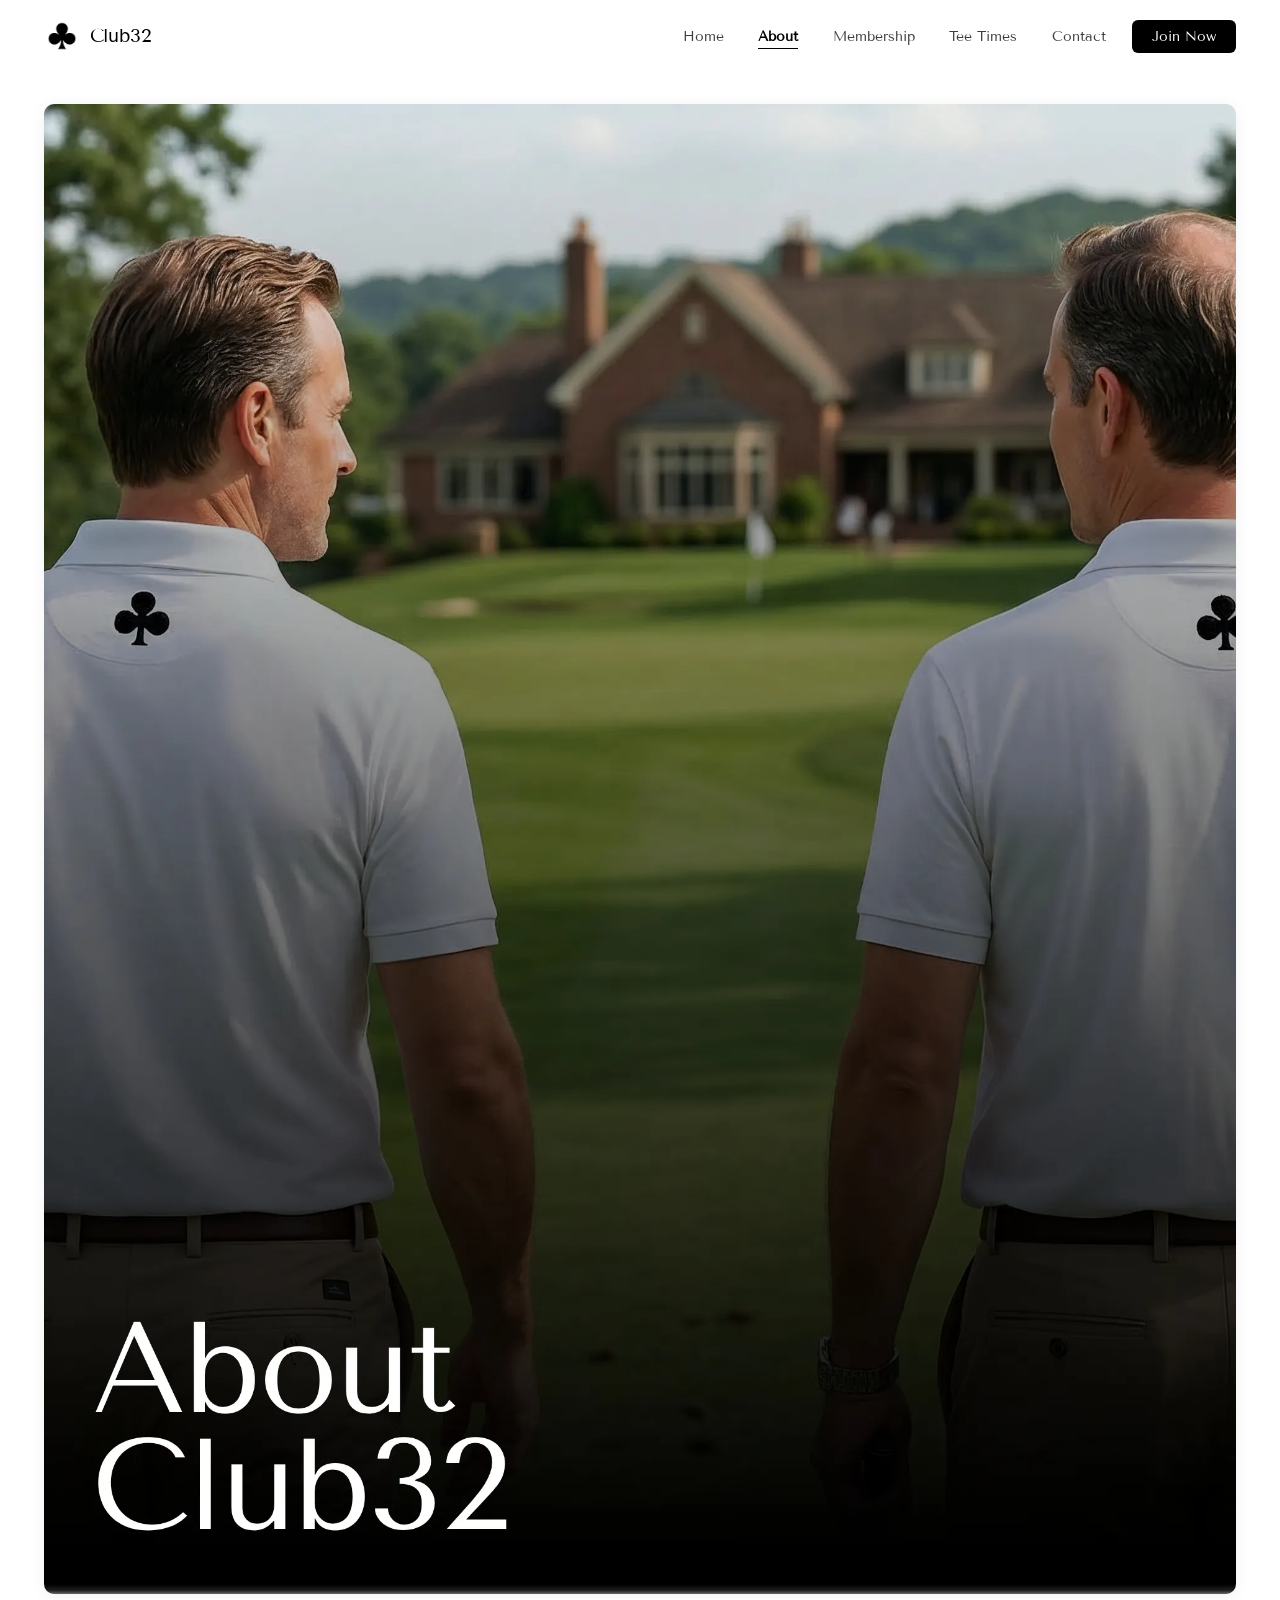
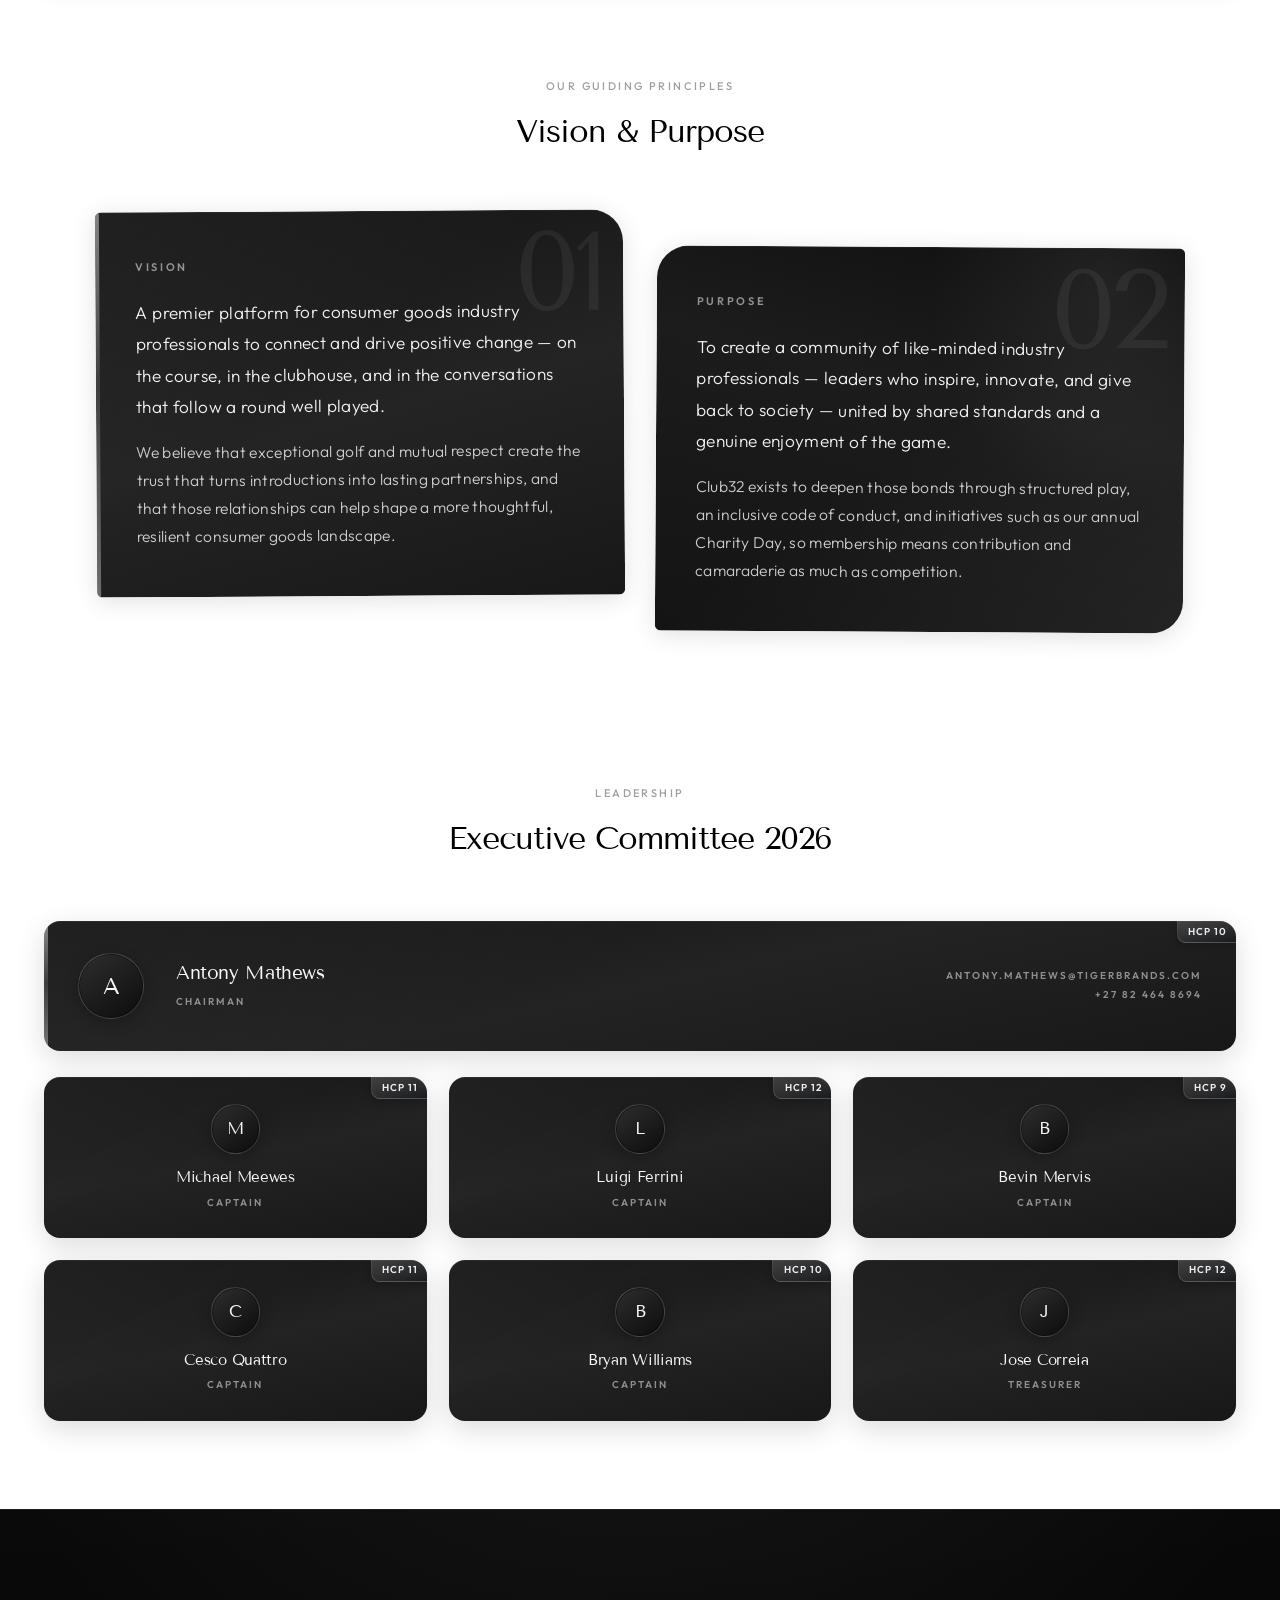
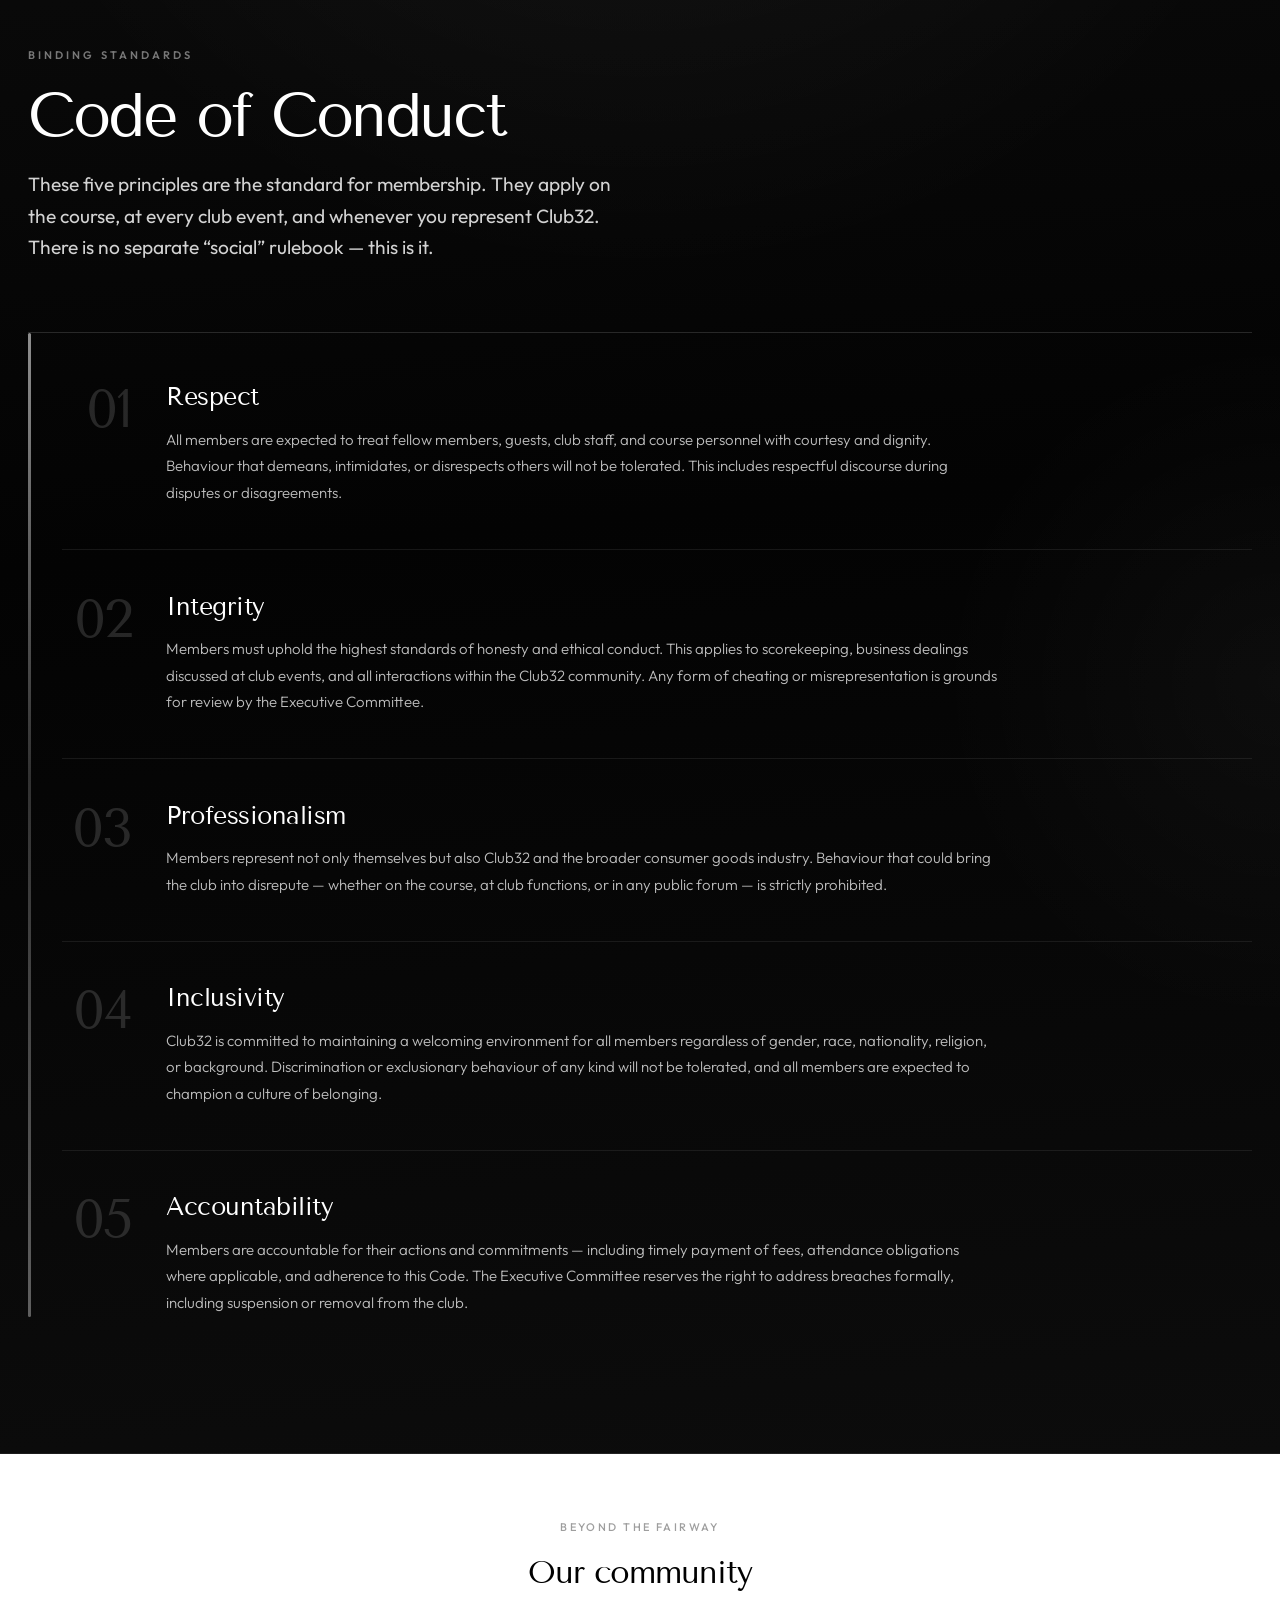
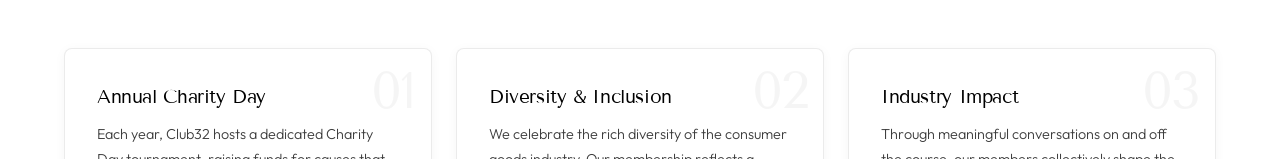
==== commit 95974508: "Add Tee Times page and upcoming round banner for 17 May golf day New tee times page with event detai" ====
--- a/about.html
+++ b/about.html
@@ -50,6 +50,7 @@
         <li><a href="index.html">Home</a></li>
         <li><a href="about.html" class="active">About</a></li>
         <li><a href="membership.html">Membership</a></li>
+        <li><a href="teetimes">Tee Times</a></li>
         <li><a href="contact.html">Contact</a></li>
         <li><a href="membership.html" class="header-cta">Join Now</a></li>
       </ul>
--- a/css/style.css
+++ b/css/style.css
@@ -323,6 +323,12 @@
   height: auto;
 }
 
+@media (max-width: 768px) {
+  .hero-home-media img {
+    aspect-ratio: 4 / 5;
+  }
+}
+
 /* About: tuck content a touch closer under the hero image */
 .page-about .hero-home {
   padding-bottom: 0.35rem;
@@ -3251,3 +3257,647 @@
     gap: 2rem;
   }
 }
+
+/* ── Tee Times Banner (Home page) ── */
+.teetimes-banner {
+  background: var(--white);
+  padding: 1.5rem 0 1.5rem;
+}
+
+.teetimes-banner__link {
+  display: block;
+}
+
+.teetimes-banner__media {
+  position: relative;
+}
+
+.teetimes-banner__media img {
+  border-radius: var(--radius-lg);
+}
+
+.teetimes-banner__btns {
+  position: absolute;
+  right: calc(12% + 18px);
+  top: 68%;
+  display: flex;
+  gap: 0.75rem;
+  z-index: 2;
+}
+
+.teetimes-banner__btn {
+  display: inline-block;
+  font-family: 'Tenor Sans', sans-serif;
+  font-size: 0.8rem;
+  font-weight: 400;
+  letter-spacing: 0.04em;
+  color: var(--text-dark);
+  background: rgba(255, 255, 255, 0.85);
+  backdrop-filter: blur(6px);
+  -webkit-backdrop-filter: blur(6px);
+  border: 1px solid rgba(255, 255, 255, 0.9);
+  padding: 0.6rem 1.75rem;
+  min-width: 8.5rem;
+  text-align: center;
+  border-radius: var(--radius);
+  transition: background 0.25s ease;
+  cursor: pointer;
+}
+
+.teetimes-banner__btn:hover {
+  background: rgba(255, 255, 255, 1);
+}
+
+@media (max-width: 768px) {
+  .teetimes-banner {
+    padding-top: 2.25rem;
+  }
+
+  .teetimes-banner__btns {
+    right: 50%;
+    top: auto;
+    bottom: 1.25rem;
+    transform: translateX(50%);
+  }
+
+  .teetimes-banner__btn {
+    min-width: 40vw;
+    padding: 0.6rem 2.25rem;
+  }
+}
+
+/* ── Tee Times Page ── */
+.page-teetimes .hero-home {
+  padding-bottom: 0.35rem;
+}
+
+.page-teetimes .hero-home-media {
+  position: relative;
+}
+
+.page-teetimes .hero-home-media::after {
+  content: '';
+  position: absolute;
+  left: 0;
+  right: 0;
+  bottom: 0;
+  height: min(9%, 2.75rem);
+  pointer-events: none;
+  background: linear-gradient(
+    to bottom,
+    rgba(255, 255, 255, 0) 0%,
+    rgba(255, 255, 255, 0) 78%,
+    rgba(255, 255, 255, 0.12) 92%,
+    rgba(255, 255, 255, 0.4) 100%
+  );
+}
+
+.page-teetimes .hero-home + .teetimes-event.section-pad {
+  padding-top: 2.25rem;
+}
+
+/* Event panels — light variant of vision-premium */
+.teetimes-event__columns {
+  align-items: start;
+}
+
+.teetimes-panel {
+  background:
+    linear-gradient(145deg, rgba(0, 0, 0, 0.015) 0%, transparent 42%),
+    var(--off-white) !important;
+  border: 1px solid var(--border);
+  box-shadow: 0 2px 16px rgba(0, 0, 0, 0.05), 0 1px 0 rgba(255, 255, 255, 0.8) inset !important;
+}
+
+.teetimes-panel--event {
+  border-radius: 0.35rem 2rem 0.35rem 0.35rem;
+  transform: rotate(-0.35deg);
+}
+
+.teetimes-panel--event::after {
+  content: '';
+  position: absolute;
+  z-index: 0;
+  top: 0;
+  left: 0;
+  width: 4px;
+  height: 100%;
+  background: linear-gradient(
+    180deg,
+    rgba(0, 0, 0, 0.15) 0%,
+    rgba(0, 0, 0, 0.04) 45%,
+    rgba(0, 0, 0, 0.12) 100%
+  );
+  border-radius: 2px;
+}
+
+.teetimes-panel--search {
+  border-radius: 2rem 0.35rem 2rem 0.35rem;
+  margin-top: clamp(3.5rem, 6vw, 5rem);
+  transform: rotate(0.35deg);
+  display: flex;
+  flex-direction: column;
+}
+
+.teetimes-panel__index {
+  color: rgba(0, 0, 0, 0.04) !important;
+}
+
+.teetimes-panel__label {
+  color: rgba(0, 0, 0, 0.38) !important;
+}
+
+.teetimes-panel--search .teetimes-panel__label {
+  margin-top: clamp(1.5rem, 3vw, 2.5rem);
+}
+
+/* Event detail rows */
+.teetimes-panel__details {
+  position: relative;
+  z-index: 1;
+  display: flex;
+  flex-direction: column;
+  gap: 0;
+  margin-top: 1.5rem;
+}
+
+.teetimes-panel__row {
+  display: flex;
+  align-items: center;
+  gap: 1rem;
+  padding: 1rem 0;
+  border-bottom: 1px solid rgba(0, 0, 0, 0.06);
+}
+
+.teetimes-panel__row:last-child {
+  border-bottom: none;
+  padding-bottom: 0;
+}
+
+.teetimes-panel__row:first-child {
+  padding-top: 0;
+}
+
+.teetimes-panel__row-icon {
+  display: flex;
+  align-items: center;
+  justify-content: center;
+  width: 2rem;
+  height: 2rem;
+  border-radius: 50%;
+  background: var(--green-dark);
+  color: var(--white);
+  font-size: 0.65rem;
+  flex-shrink: 0;
+}
+
+.teetimes-panel__row-text {
+  display: flex;
+  flex-direction: column;
+  gap: 0.15rem;
+  min-width: 0;
+}
+
+.teetimes-panel__row-label {
+  font-family: 'Outfit', sans-serif;
+  font-size: 0.625rem;
+  font-weight: 600;
+  letter-spacing: 0.2em;
+  text-transform: uppercase;
+  color: rgba(0, 0, 0, 0.28);
+}
+
+.teetimes-panel__row-value {
+  font-family: 'Tenor Sans', sans-serif;
+  font-size: clamp(0.95rem, 1.2vw, 1.05rem);
+  font-weight: 400;
+  line-height: 1.4;
+  color: var(--text-dark);
+  letter-spacing: -0.01em;
+}
+
+/* Search input */
+.teetimes-panel__search-wrap {
+  position: relative;
+  z-index: 1;
+  margin-bottom: 1.25rem;
+}
+
+.teetimes-panel__input {
+  width: 100%;
+  font-family: 'Outfit', sans-serif;
+  font-size: 0.9rem;
+  font-weight: 400;
+  color: var(--text-dark);
+  background: var(--white);
+  border: 1px solid var(--border);
+  border-radius: var(--radius);
+  padding: 0.8rem 1.15rem;
+  outline: none;
+  transition: border-color 0.2s ease;
+}
+
+.teetimes-panel__input::placeholder {
+  color: var(--text-muted);
+}
+
+.teetimes-panel__input:focus {
+  border-color: rgba(0, 0, 0, 0.3);
+}
+
+/* Search result card */
+.teetimes-panel__result {
+  position: relative;
+  z-index: 1;
+  background: var(--white);
+  border: 1px solid var(--border);
+  border-radius: var(--radius);
+  padding: 1.25rem 1.15rem;
+}
+
+.teetimes-panel__result-player {
+  font-family: 'Tenor Sans', sans-serif;
+  font-size: clamp(1.15rem, 2vw, 1.35rem);
+  font-weight: 400;
+  color: var(--green-dark);
+  letter-spacing: -0.02em;
+  margin-bottom: 1rem;
+  padding-bottom: 0.75rem;
+  border-bottom: 1px solid var(--border);
+}
+
+.teetimes-panel__result-details {
+  display: flex;
+  flex-direction: column;
+  gap: 0.65rem;
+}
+
+.teetimes-panel__result-row {
+  display: flex;
+  align-items: baseline;
+  gap: 0.75rem;
+}
+
+.teetimes-panel__result-label {
+  font-family: 'Outfit', sans-serif;
+  font-size: 0.6875rem;
+  font-weight: 500;
+  letter-spacing: 0.18em;
+  text-transform: uppercase;
+  color: rgba(0, 0, 0, 0.32);
+  flex-shrink: 0;
+  min-width: 5.5rem;
+}
+
+.teetimes-panel__result-value {
+  font-family: 'Outfit', sans-serif;
+  font-size: 0.9rem;
+  font-weight: 400;
+  color: var(--text-dark);
+  line-height: 1.5;
+}
+
+/* Empty state */
+.teetimes-panel__empty {
+  position: relative;
+  z-index: 1;
+  font-family: 'Outfit', sans-serif;
+  font-size: clamp(0.9rem, 1.1vw, 0.95rem);
+  font-weight: 300;
+  line-height: 1.75;
+  color: rgba(0, 0, 0, 0.45);
+  letter-spacing: 0.01em;
+}
+
+@media (prefers-reduced-motion: reduce) {
+  .teetimes-panel--event,
+  .teetimes-panel--search {
+    transform: none;
+  }
+}
+
+/* Tee sheet sections */
+.teetimes-sheet {
+  background: var(--white);
+}
+
+.teetimes-sheet.section-pad {
+  padding-top: clamp(1.5rem, 3vw, 2.5rem);
+  padding-bottom: clamp(1.5rem, 3vw, 2.5rem);
+}
+
+.teetimes-sheet__head {
+  text-align: center;
+  margin-bottom: clamp(1.5rem, 3vw, 2.25rem);
+}
+
+.teetimes-sheet__tee-label {
+  font-family: 'Outfit', sans-serif;
+  font-size: 0.6875rem;
+  font-weight: 500;
+  letter-spacing: 0.22em;
+  text-transform: uppercase;
+  color: rgba(0, 0, 0, 0.38);
+  display: block;
+  margin-bottom: 0.5rem;
+}
+
+.teetimes-sheet__heading {
+  font-family: 'Tenor Sans', sans-serif;
+  font-size: clamp(1.15rem, 2vw, 1.35rem);
+  font-weight: 400;
+  letter-spacing: -0.02em;
+  color: var(--green-dark);
+  margin: 0;
+}
+
+/* Cards grid */
+.teetimes-sheet__grid {
+  display: grid;
+  grid-template-columns: repeat(4, 1fr);
+  gap: clamp(1rem, 2vw, 1.5rem);
+  max-width: 68rem;
+  margin: 0 auto;
+}
+
+.teetimes-sheet--alt .teetimes-sheet__grid {
+  grid-template-columns: repeat(3, 1fr);
+  max-width: 51rem;
+}
+
+/* Individual card */
+.teetimes-card {
+  background: var(--off-white);
+  border: 1px solid var(--border);
+  border-radius: var(--radius-lg);
+  padding: clamp(1.5rem, 3vw, 2rem) clamp(1.25rem, 2.5vw, 1.75rem);
+  transition: box-shadow 0.25s ease, border-color 0.25s ease, opacity 0.25s ease;
+}
+
+.teetimes-card:hover {
+  box-shadow: var(--shadow);
+  border-color: rgba(0, 0, 0, 0.18);
+}
+
+.teetimes-card__time {
+  display: block;
+  font-family: 'Tenor Sans', sans-serif;
+  font-size: clamp(1.35rem, 2.5vw, 1.75rem);
+  font-weight: 400;
+  letter-spacing: -0.02em;
+  color: var(--green-dark);
+  margin-bottom: 1rem;
+  padding-bottom: 0.75rem;
+  border-bottom: 1px solid var(--border);
+}
+
+.teetimes-card__players {
+  list-style: none;
+  padding: 0;
+  margin: 0;
+  display: flex;
+  flex-direction: column;
+  gap: 0.5rem;
+}
+
+.teetimes-card__players li {
+  font-family: 'Outfit', sans-serif;
+  font-size: 0.9rem;
+  font-weight: 400;
+  color: var(--text-body);
+  line-height: 1.4;
+}
+
+/* Search states */
+.teetimes-card--highlight {
+  border-color: rgba(0, 0, 0, 0.35);
+  box-shadow: var(--shadow-lg);
+}
+
+.teetimes-card--dim {
+  opacity: 0.3;
+}
+
+/* Notes — three column layout */
+.teetimes-notes.section-pad {
+  margin-top: clamp(1.5rem, 3vw, 2.5rem);
+}
+
+.teetimes-notes__three-col {
+  display: grid;
+  grid-template-columns: 1fr 1fr;
+  grid-template-rows: auto auto;
+  column-gap: clamp(1.25rem, 3vw, 2rem);
+  row-gap: clamp(0.75rem, 1.5vw, 1rem);
+  align-items: start;
+  max-width: 68rem;
+  margin: 0 auto;
+}
+
+.teetimes-notes__three-col .vision-premium__panel--vision:first-child {
+  grid-column: 1;
+  grid-row: 1;
+  transform: rotate(-0.35deg);
+  margin-top: 0;
+}
+
+.teetimes-notes__three-col .vision-premium__panel--purpose {
+  grid-column: 2;
+  grid-row: 1 / 3;
+  align-self: center;
+  margin-top: 0;
+}
+
+.teetimes-notes__location-card {
+  grid-column: 1;
+  grid-row: 2;
+  margin-top: 0;
+  border-radius: 0.35rem 2rem 0.35rem 0.35rem !important;
+  transform: rotate(-0.35deg) !important;
+}
+
+.teetimes-notes__location-card::after {
+  background: linear-gradient(
+    180deg,
+    rgba(255, 255, 255, 0.45) 0%,
+    rgba(255, 255, 255, 0.12) 45%,
+    rgba(255, 255, 255, 0.35) 100%
+  );
+}
+
+/* Location card content */
+.teetimes-notes__location-content {
+  position: relative;
+  z-index: 1;
+  display: flex;
+  flex-direction: column;
+  gap: 1rem;
+  margin-top: 0.25rem;
+}
+
+.teetimes-notes__location-map {
+  border-radius: var(--radius);
+  overflow: hidden;
+  height: 140px;
+}
+
+.teetimes-notes__location-map iframe {
+  display: block;
+  width: 100%;
+  height: 100%;
+  filter: grayscale(0.3) brightness(0.85);
+}
+
+.teetimes-notes__location-details {
+  display: flex;
+  flex-direction: column;
+  gap: 0.25rem;
+}
+
+.teetimes-notes__location-name {
+  font-family: 'Outfit', sans-serif;
+  font-size: clamp(1rem, 1.3vw, 1.1rem);
+  font-weight: 400;
+  color: rgba(255, 255, 255, 0.94);
+  margin: 0;
+  letter-spacing: 0.01em;
+}
+
+.teetimes-notes__location-sub {
+  font-family: 'Outfit', sans-serif;
+  font-size: 0.7rem;
+  font-weight: 500;
+  letter-spacing: 0.15em;
+  text-transform: uppercase;
+  color: rgba(255, 255, 255, 0.35);
+  margin: 0 0 0.35rem;
+}
+
+.teetimes-notes__location-addr {
+  font-family: 'Outfit', sans-serif;
+  font-size: 0.85rem;
+  font-weight: 300;
+  line-height: 1.6;
+  color: rgba(255, 255, 255, 0.6);
+  margin: 0 0 0.75rem;
+}
+
+.teetimes-notes__location-btn {
+  display: inline-flex;
+  align-items: center;
+  gap: 0.45rem;
+  align-self: flex-start;
+  font-family: 'Outfit', sans-serif;
+  font-size: 0.75rem;
+  font-weight: 500;
+  letter-spacing: 0.08em;
+  color: rgba(255, 255, 255, 0.85);
+  background: rgba(255, 255, 255, 0.08);
+  border: 1px solid rgba(255, 255, 255, 0.12);
+  padding: 0.55rem 1.25rem;
+  border-radius: var(--radius);
+  transition: background 0.25s ease, color 0.25s ease;
+}
+
+.teetimes-notes__location-btn:hover {
+  background: rgba(255, 255, 255, 0.15);
+  color: #ffffff;
+}
+
+@media (max-width: 768px) {
+  .teetimes-notes__three-col {
+    grid-template-columns: 1fr;
+    gap: 1.5rem;
+  }
+
+  .teetimes-notes__three-col .vision-premium__panel--vision:first-child,
+  .teetimes-notes__three-col .vision-premium__panel--purpose,
+  .teetimes-notes__location-card {
+    grid-column: 1;
+    grid-row: auto;
+    margin-top: 0;
+  }
+}
+
+/* Responsive */
+@media (max-width: 900px) {
+  .teetimes-sheet__grid,
+  .teetimes-sheet--alt .teetimes-sheet__grid {
+    grid-template-columns: repeat(2, 1fr);
+  }
+}
+
+@media (max-width: 520px) {
+  .teetimes-sheet__grid,
+  .teetimes-sheet--alt .teetimes-sheet__grid {
+    grid-template-columns: 1fr;
+  }
+}
+
+/* ── Tee Times Page — Mobile tightening ── */
+@media (max-width: 768px) {
+  .page-teetimes .hero-home + .section-pad {
+    padding-top: 1.5rem;
+  }
+
+  .teetimes-event.section-pad {
+    padding-top: 3rem;
+    padding-bottom: 2rem;
+  }
+
+  .teetimes-event .vision-premium__head {
+    margin-bottom: 1.5rem;
+  }
+
+  .teetimes-event__columns {
+    grid-template-columns: 1fr;
+    gap: 1.25rem;
+  }
+
+  .teetimes-panel--event {
+    transform: none;
+    margin-top: 0;
+    order: 2;
+  }
+
+  .teetimes-panel--search {
+    transform: none;
+    margin-top: 0;
+    order: 1;
+  }
+
+  .teetimes-panel--search .teetimes-panel__label {
+    margin-top: 0;
+  }
+
+  .teetimes-sheet.section-pad {
+    padding-top: 1.25rem;
+    padding-bottom: 1.25rem;
+  }
+
+  .teetimes-sheet__head {
+    margin-bottom: 1.25rem;
+  }
+
+  .teetimes-notes.section-pad {
+    margin-top: 1rem;
+    padding-top: 2rem;
+    padding-bottom: 2rem;
+  }
+
+  .teetimes-notes .vision-premium__head {
+    margin-bottom: 1.5rem;
+  }
+
+  .teetimes-notes__three-col {
+    grid-template-columns: 1fr;
+    gap: 1.25rem;
+  }
+
+  .teetimes-notes__three-col .vision-premium__panel--vision,
+  .teetimes-notes__three-col .vision-premium__panel--purpose,
+  .teetimes-notes__location-card {
+    transform: none !important;
+    margin-top: 0;
+  }
+}
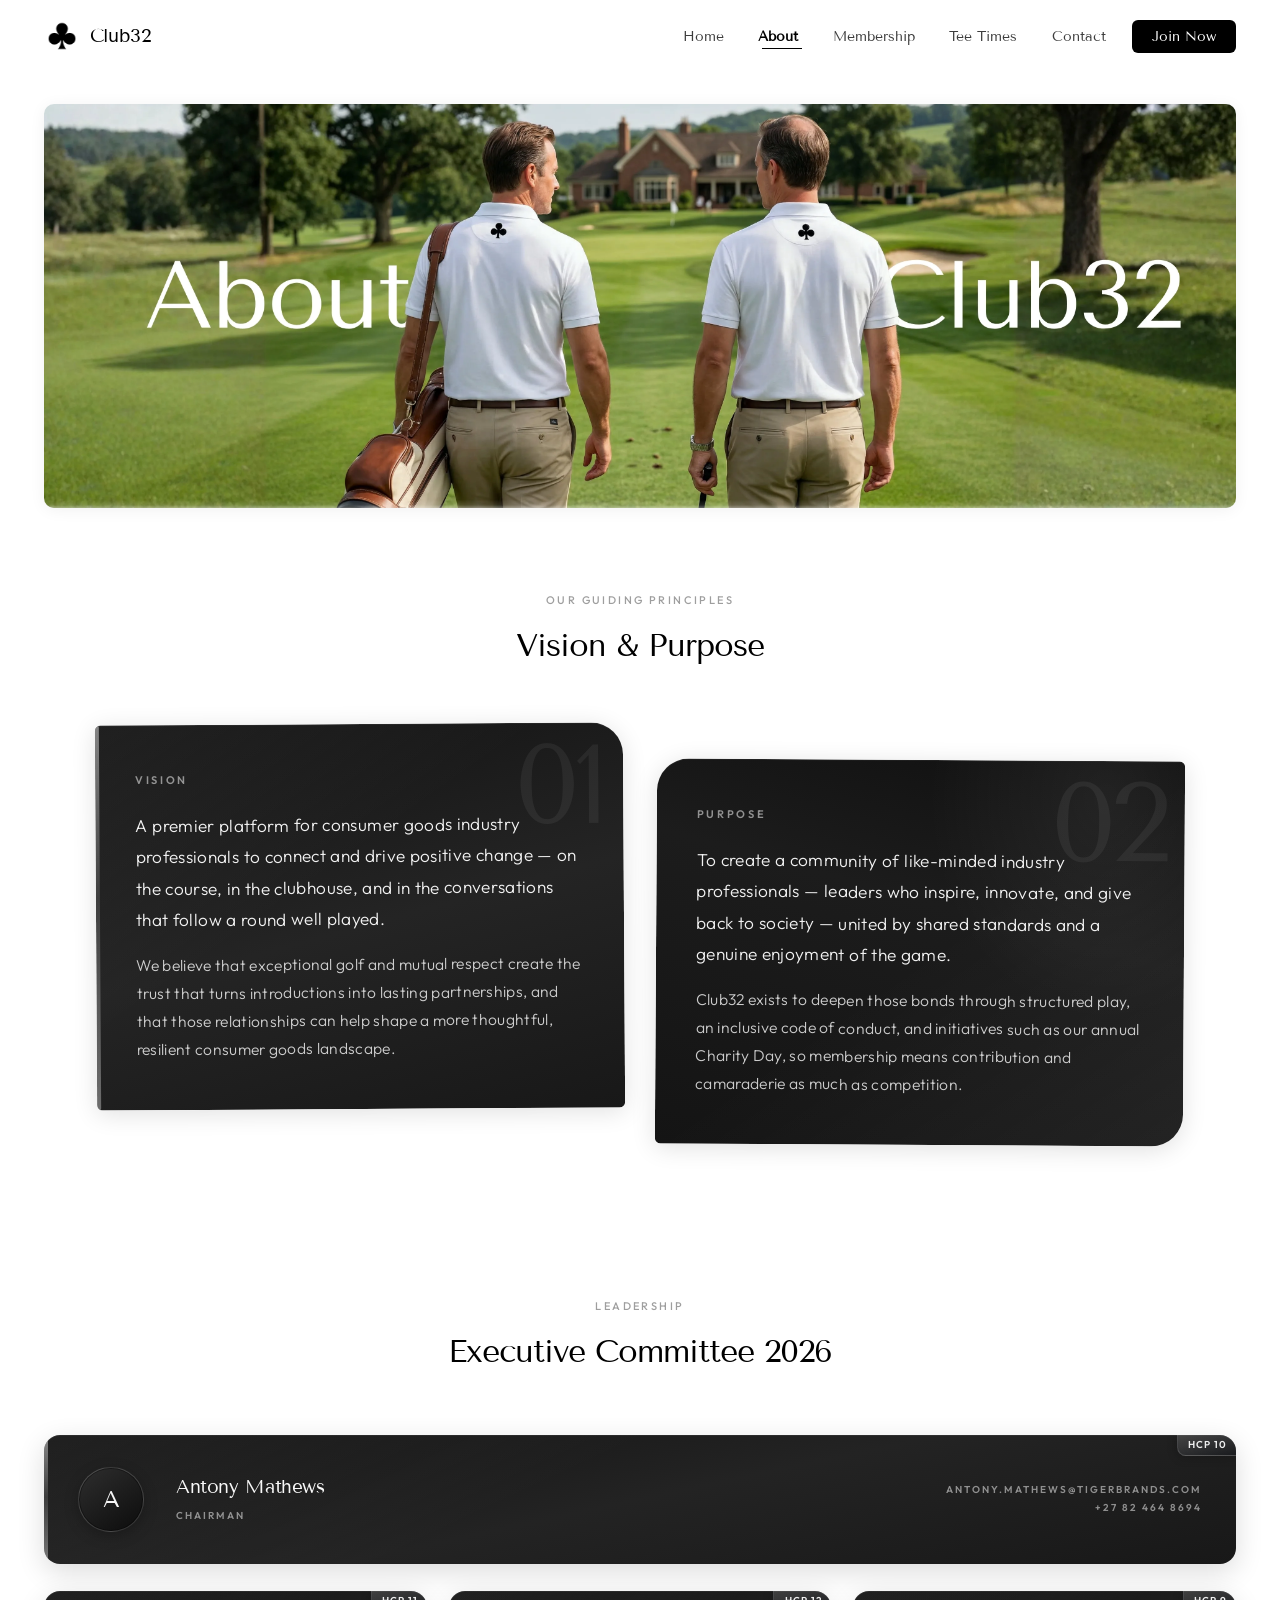
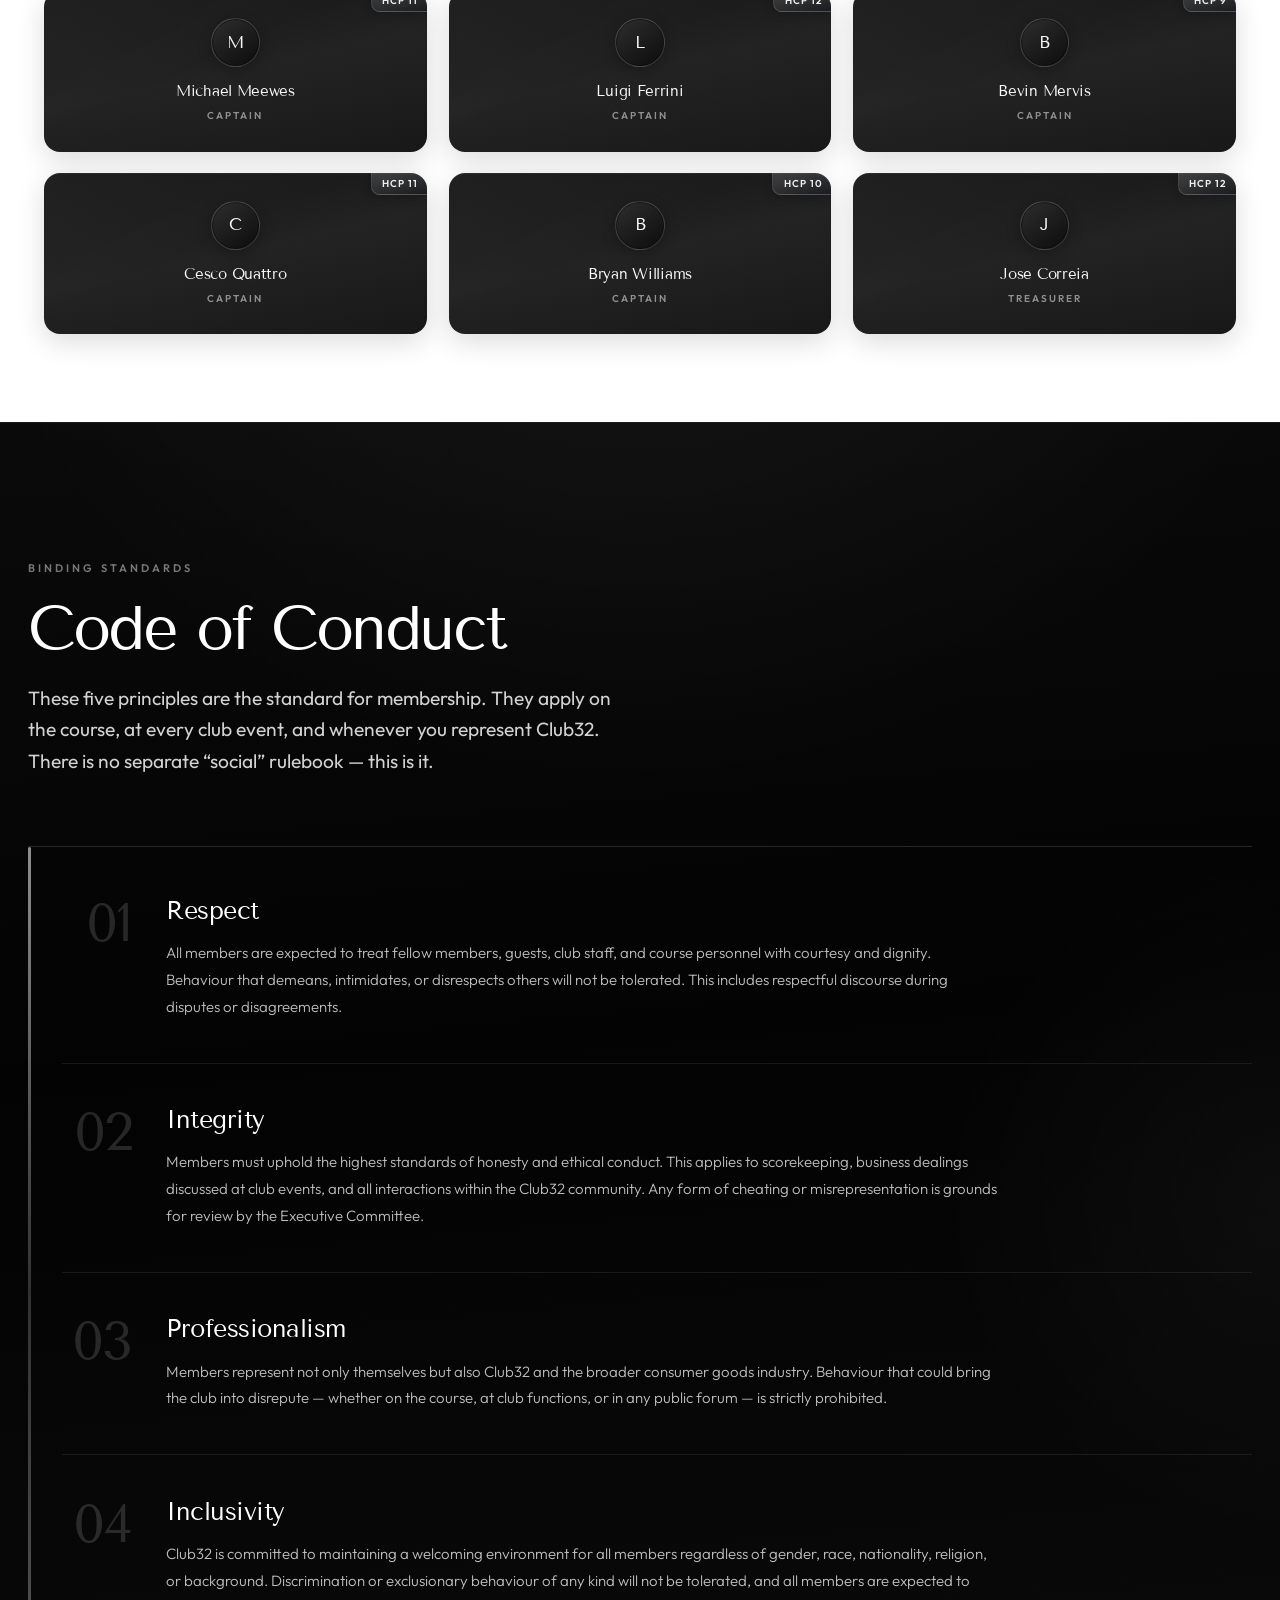
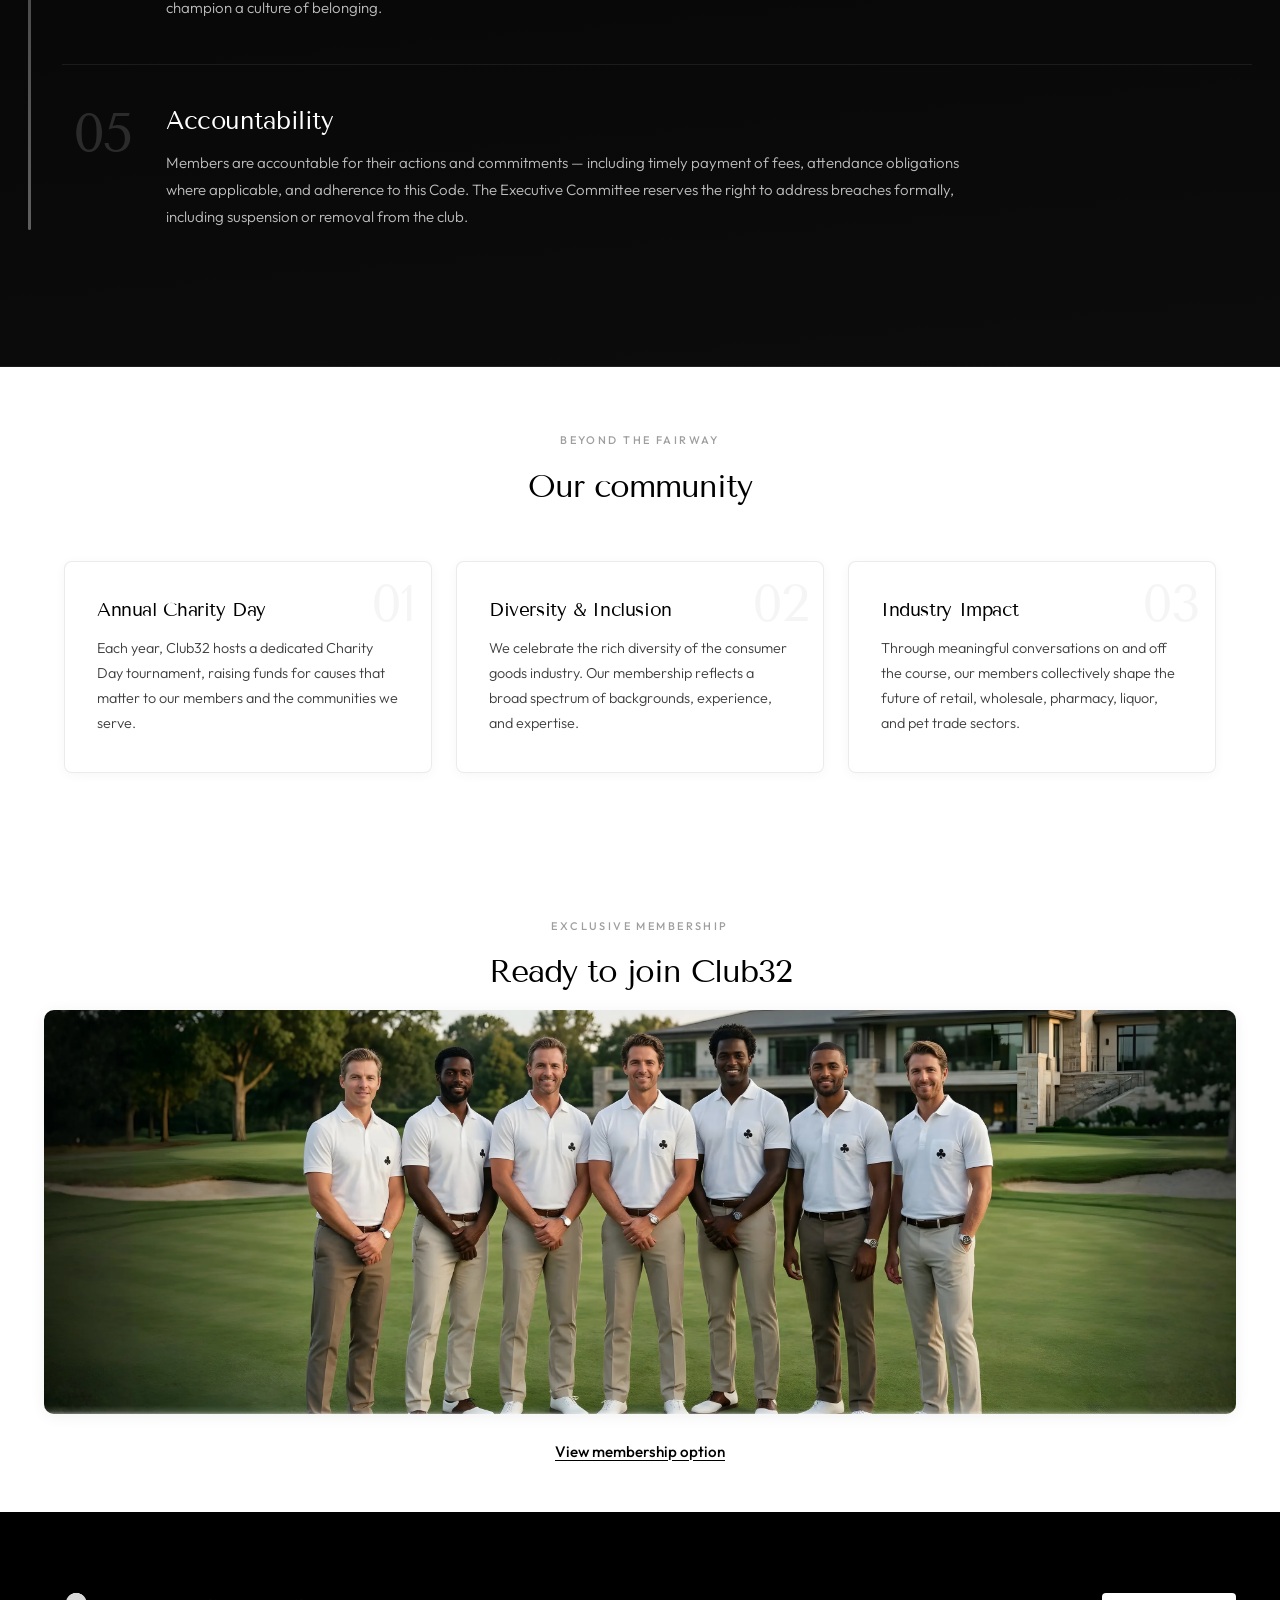
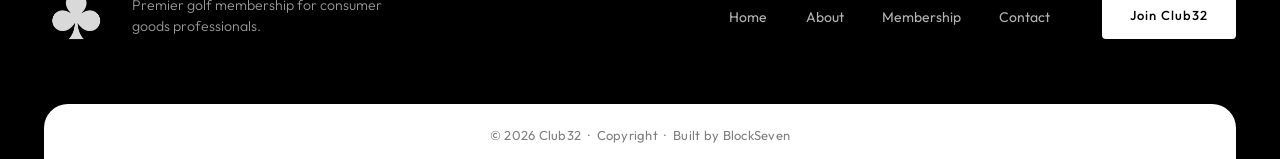
==== commit 44d12634: "Update OG image to black club icon and update logistics copy - New club32icon.png (black club on whi" ====
--- a/about.html
+++ b/about.html
@@ -15,9 +15,9 @@
   <meta property="og:url" content="https://club32.co.za/about.html" />
   <meta property="og:title" content="About — Club32" />
   <meta property="og:description" content="Learn about Club32's vision, purpose, and values. A premier platform for consumer goods professionals to connect through exceptional golf." />
-  <meta property="og:image" content="https://club32.co.za/images/icon.png" />
-  <meta property="og:image:width" content="512" />
-  <meta property="og:image:height" content="512" />
+  <meta property="og:image" content="https://club32.co.za/images/club32icon.png" />
+  <meta property="og:image:width" content="1200" />
+  <meta property="og:image:height" content="1200" />
   <meta property="og:site_name" content="Club32" />
   
   <!-- Twitter -->
@@ -25,7 +25,7 @@
   <meta name="twitter:url" content="https://club32.co.za/about.html" />
   <meta name="twitter:title" content="About — Club32" />
   <meta name="twitter:description" content="Learn about Club32's vision, purpose, and values. A premier platform for consumer goods professionals to connect through exceptional golf." />
-  <meta name="twitter:image" content="https://club32.co.za/images/icon.png" />
+  <meta name="twitter:image" content="https://club32.co.za/images/club32icon.png" />
   
   <!-- Favicon -->
   <link rel="icon" type="image/svg+xml" href="images/favicon.svg" />
--- a/css/style.css
+++ b/css/style.css
@@ -161,7 +161,7 @@
   content: '';
   position: absolute;
   bottom: 0.25rem;
-  left: 1rem;
+  left: 1.2rem;
   right: 1rem;
   height: 1px;
   background: var(--green);
@@ -3308,21 +3308,38 @@
   background: rgba(255, 255, 255, 1);
 }
 
+.teetimes-banner__link-text {
+  display: none;
+  position: absolute;
+  left: 1.2rem;
+  bottom: 1.25rem;
+  font-family: 'Tenor Sans', sans-serif;
+  font-size: 0.85rem;
+  font-weight: 400;
+  color: #ffffff;
+  text-decoration: underline;
+  text-decoration-thickness: 1px;
+  text-underline-offset: 0.25em;
+  letter-spacing: 0.02em;
+  z-index: 2;
+  transition: opacity 0.25s ease;
+}
+
+.teetimes-banner__link-text:hover {
+  opacity: 0.75;
+}
+
 @media (max-width: 768px) {
   .teetimes-banner {
     padding-top: 2.25rem;
   }
 
   .teetimes-banner__btns {
-    right: 50%;
-    top: auto;
-    bottom: 1.25rem;
-    transform: translateX(50%);
-  }
-
-  .teetimes-banner__btn {
-    min-width: 40vw;
-    padding: 0.6rem 2.25rem;
+    display: none;
+  }
+
+  .teetimes-banner__link-text {
+    display: block;
   }
 }
 
@@ -3679,8 +3696,14 @@
 }
 
 /* Notes — three column layout */
+.teetimes-notes {
+  background: var(--off-white);
+}
+
 .teetimes-notes.section-pad {
-  margin-top: clamp(1.5rem, 3vw, 2.5rem);
+  margin-top: clamp(2.5rem, 5vw, 4rem);
+  padding-top: clamp(3rem, 6vw, 4.5rem);
+  padding-bottom: clamp(3rem, 6vw, 4.5rem);
 }
 
 .teetimes-notes__three-col {
@@ -3705,7 +3728,7 @@
   grid-column: 2;
   grid-row: 1 / 3;
   align-self: center;
-  margin-top: 0;
+  margin-top: clamp(1.5rem, 3vw, 2.5rem);
 }
 
 .teetimes-notes__location-card {
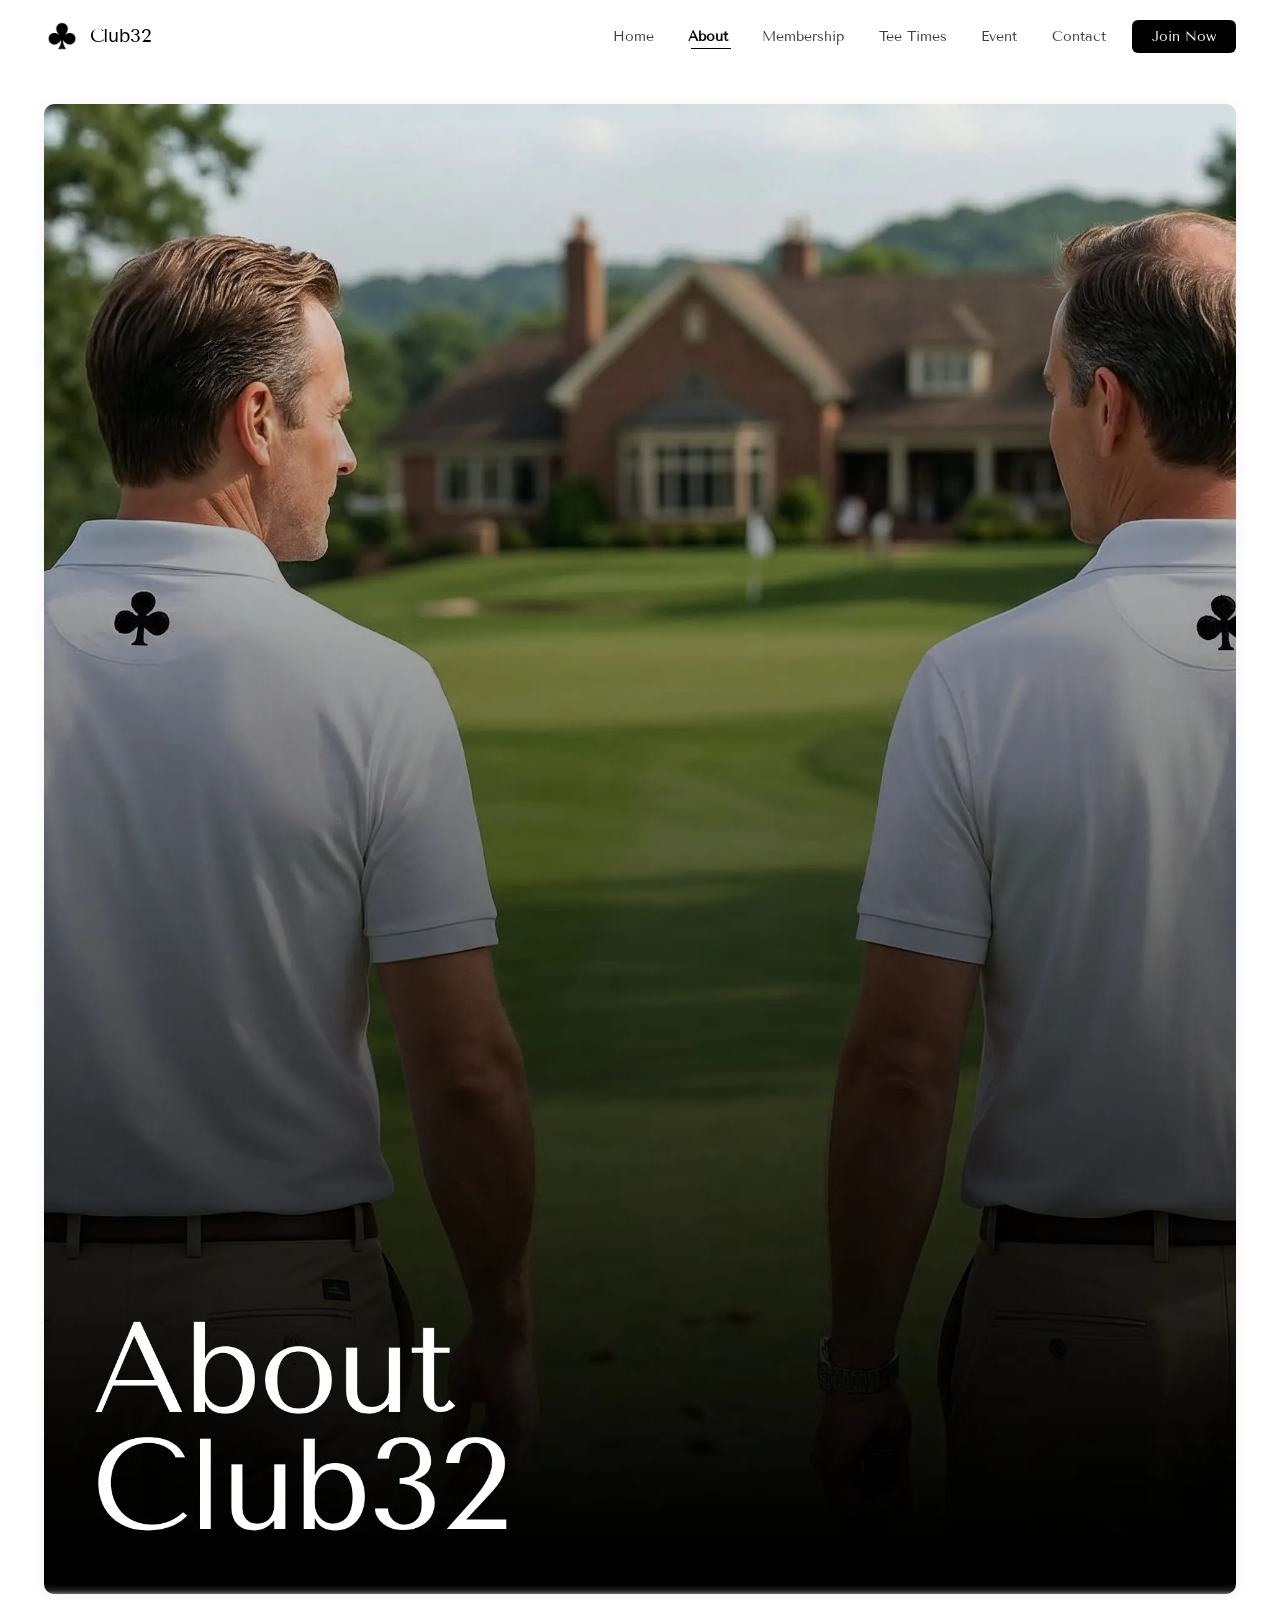
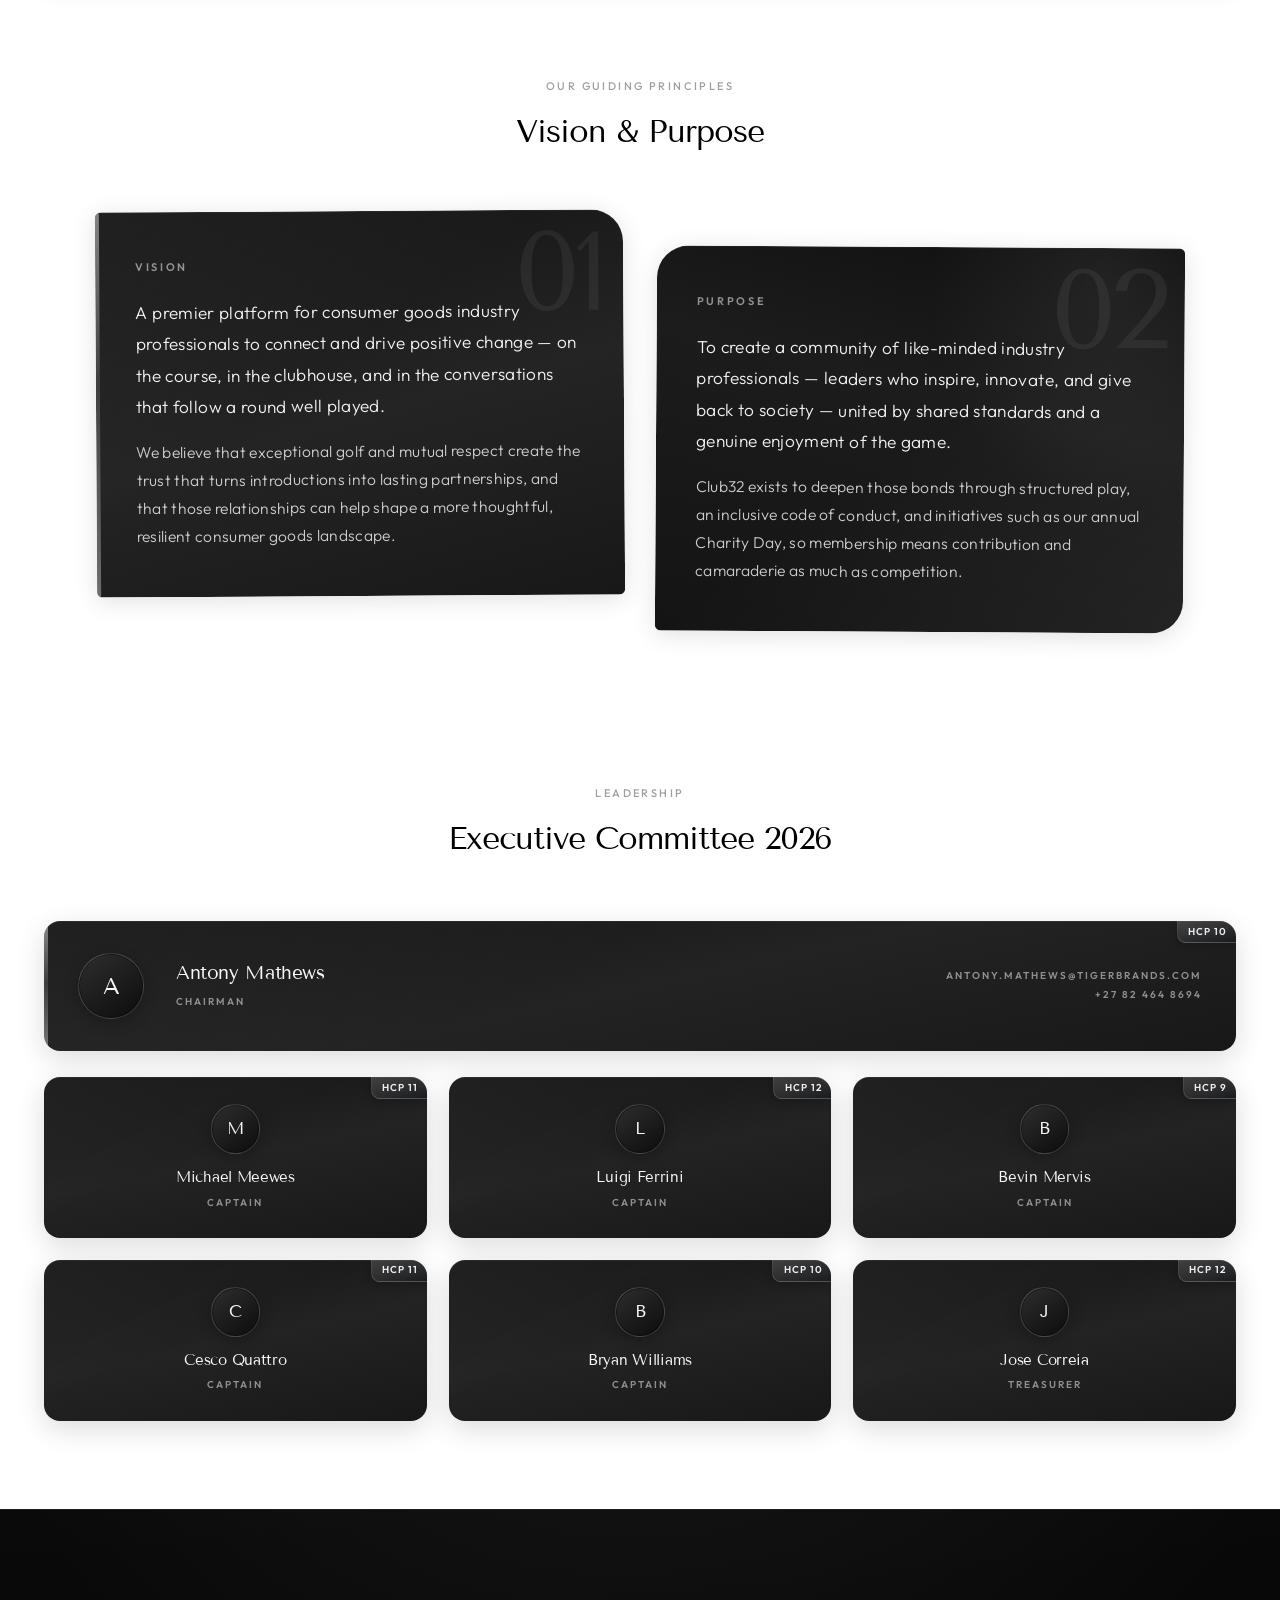
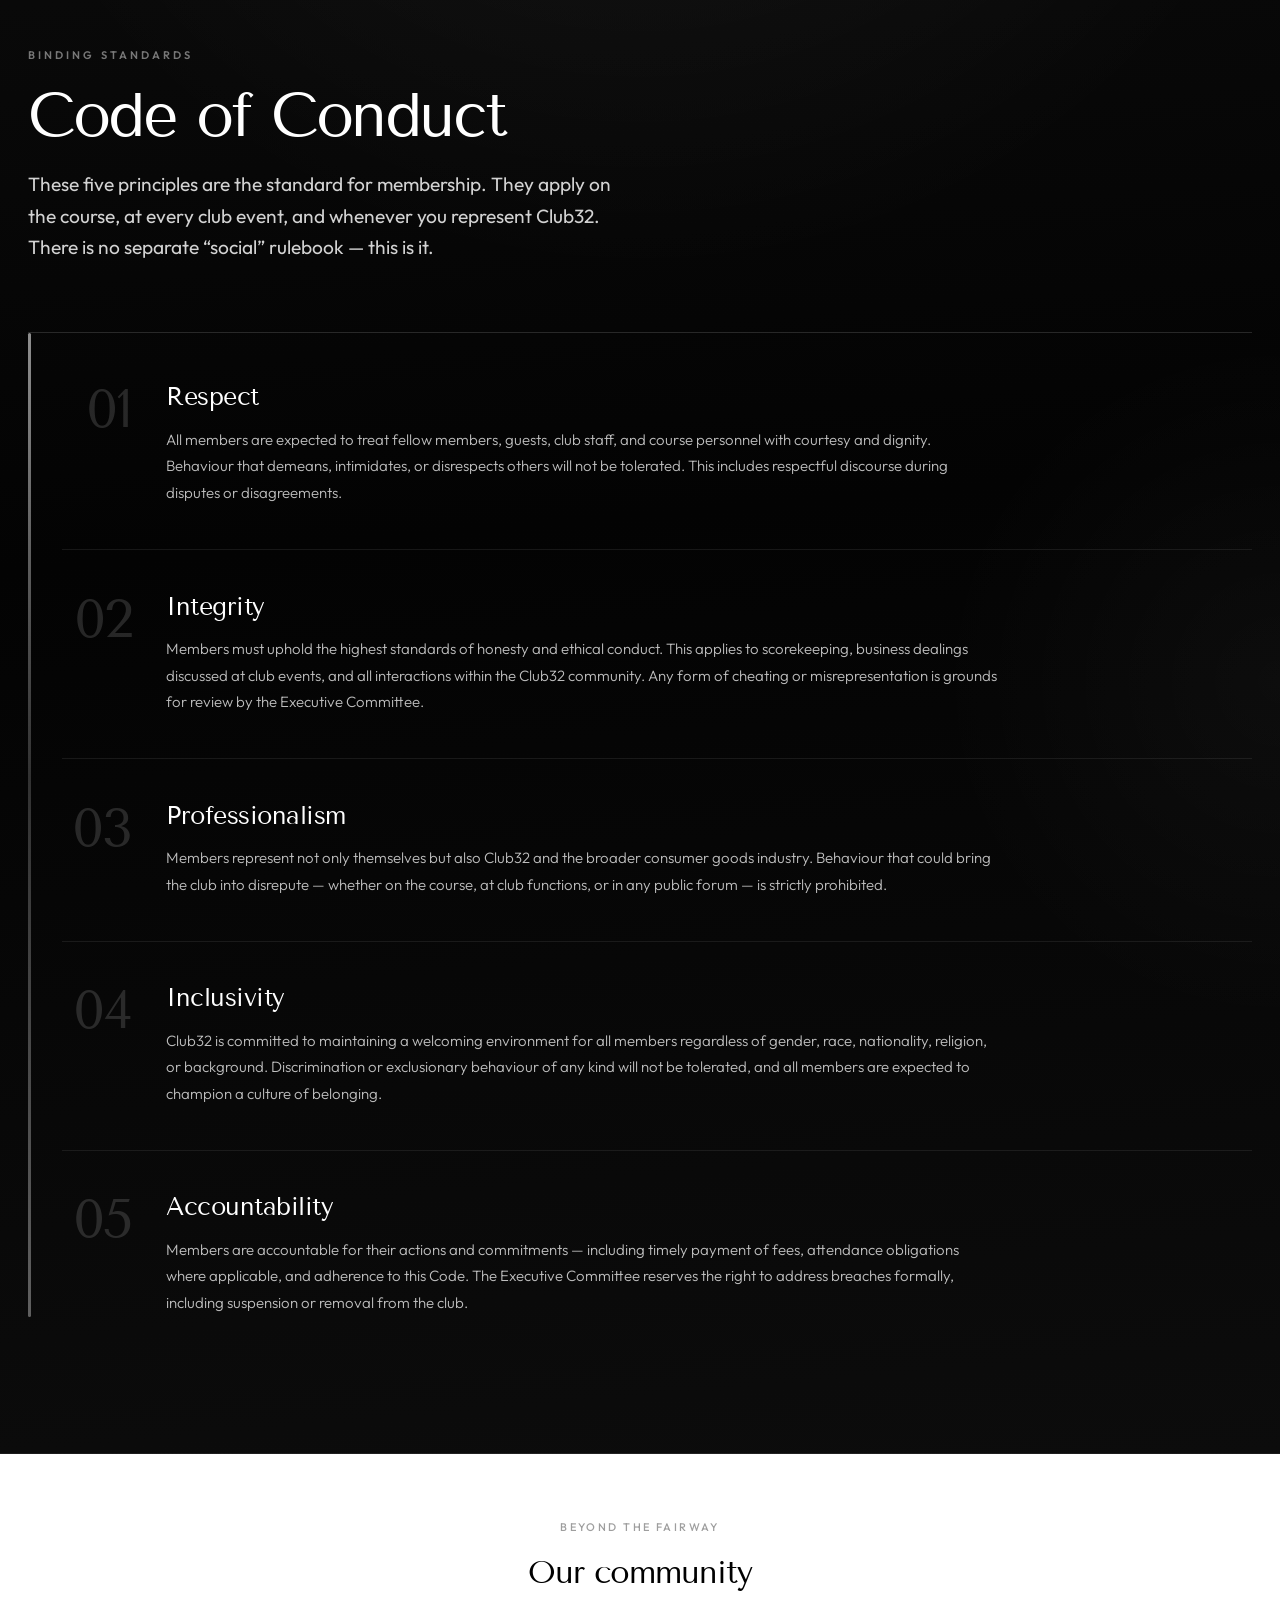
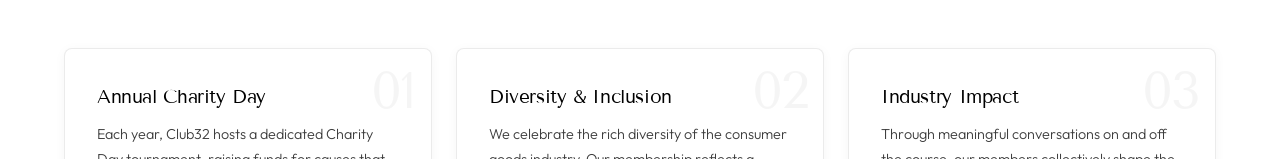
==== commit 1490f2ef: "Add Weekend Away event page with registration form and home banner - New /event page: hero, schedule" ====
--- a/about.html
+++ b/about.html
@@ -15,9 +15,9 @@
   <meta property="og:url" content="https://club32.co.za/about.html" />
   <meta property="og:title" content="About — Club32" />
   <meta property="og:description" content="Learn about Club32's vision, purpose, and values. A premier platform for consumer goods professionals to connect through exceptional golf." />
-  <meta property="og:image" content="https://club32.co.za/images/club32icon.png" />
+  <meta property="og:image" content="https://club32.co.za/images/og-social.jpg" />
   <meta property="og:image:width" content="1200" />
-  <meta property="og:image:height" content="1200" />
+  <meta property="og:image:height" content="406" />
   <meta property="og:site_name" content="Club32" />
   
   <!-- Twitter -->
@@ -25,13 +25,13 @@
   <meta name="twitter:url" content="https://club32.co.za/about.html" />
   <meta name="twitter:title" content="About — Club32" />
   <meta name="twitter:description" content="Learn about Club32's vision, purpose, and values. A premier platform for consumer goods professionals to connect through exceptional golf." />
-  <meta name="twitter:image" content="https://club32.co.za/images/club32icon.png" />
+  <meta name="twitter:image" content="https://club32.co.za/images/og-social.jpg" />
   
   <!-- Favicon -->
   <link rel="icon" type="image/svg+xml" href="images/favicon.svg" />
   <link rel="icon" type="image/png" href="images/icon.png" />
   <link rel="apple-touch-icon" href="images/icon.png" />
-  <link rel="stylesheet" href="css/style.css?v=20260321-footer-redesign" />
+  <link rel="stylesheet" href="css/style.css?v=20260419-event-btns-revert" />
   <link rel="stylesheet" href="css/icons.css?v=20260320-values-icons" />
   <link rel="stylesheet" href="https://cdnjs.cloudflare.com/ajax/libs/font-awesome/6.4.0/css/all.min.css" />
 </head>
@@ -51,6 +51,7 @@
         <li><a href="about.html" class="active">About</a></li>
         <li><a href="membership.html">Membership</a></li>
         <li><a href="teetimes">Tee Times</a></li>
+        <li><a href="event">Event</a></li>
         <li><a href="contact.html">Contact</a></li>
         <li><a href="membership.html" class="header-cta">Join Now</a></li>
       </ul>
@@ -280,6 +281,8 @@
               <li><a href="index.html">Home</a></li>
               <li><a href="about.html">About</a></li>
               <li><a href="membership.html">Membership</a></li>
+              <li><a href="teetimes">Tee Times</a></li>
+              <li><a href="event">Event</a></li>
               <li><a href="contact.html">Contact</a></li>
             </ul>
           </nav>
--- a/css/style.css
+++ b/css/style.css
@@ -513,8 +513,35 @@
 
 .btn-primary:hover,
 .btn-gold:hover {
-  background: var(--green-light);
-  box-shadow: 0 4px 20px rgba(0,0,0,0.3);
+  background: #1a1a1a;
+  box-shadow: 0 2px 10px rgba(0,0,0,0.2);
+  transform: translateY(-1px);
+}
+
+/* ── Inverted button on dark/black surfaces ──
+   Default: white bg + black text. Hover: black bg + white text.
+   Scoped strictly to dark cards/panels — never to white cards. */
+.membership-card.featured .btn-gold,
+.membership-card.featured .btn-primary,
+.vision-premium__panel--vision .btn-gold,
+.vision-premium__panel--vision .btn-primary,
+.vision-premium__panel--purpose .btn-gold,
+.vision-premium__panel--purpose .btn-primary {
+  background: var(--white);
+  color: #000000;
+  box-shadow: 0 2px 12px rgba(0, 0, 0, 0.25);
+  border: 1.5px solid var(--white);
+}
+
+.membership-card.featured .btn-gold:hover,
+.membership-card.featured .btn-primary:hover,
+.vision-premium__panel--vision .btn-gold:hover,
+.vision-premium__panel--vision .btn-primary:hover,
+.vision-premium__panel--purpose .btn-gold:hover,
+.vision-premium__panel--purpose .btn-primary:hover {
+  background: #f5f3ee;
+  border-color: #f5f3ee;
+  box-shadow: 0 2px 8px rgba(0, 0, 0, 0.12);
   transform: translateY(-1px);
 }
 
@@ -3285,6 +3312,11 @@
   z-index: 2;
 }
 
+.teetimes-banner__btns--left {
+  right: auto;
+  left: calc(12% + 18px);
+}
+
 .teetimes-banner__btn {
   display: inline-block;
   font-family: 'Tenor Sans', sans-serif;
@@ -3924,3 +3956,485 @@
     margin-top: 0;
   }
 }
+
+/* ── Event Page ── */
+.conduct-charter__intro {
+  margin-top: 1rem;
+  font-size: 1rem;
+  line-height: 1.7;
+  color: rgba(255,255,255,0.78);
+  max-width: 44rem;
+}
+
+.event-payment__intro {
+  max-width: 20rem;
+}
+
+.event-rates {
+  max-width: 840px;
+  margin: 0 auto;
+  background: rgba(255,255,255,0.04);
+  border: 1px solid rgba(255,255,255,0.12);
+  border-radius: var(--radius-lg);
+  overflow: hidden;
+}
+
+.event-rates__table {
+  width: 100%;
+  border-collapse: collapse;
+  color: var(--white);
+  font-family: 'Outfit', sans-serif;
+}
+
+.event-rates__table thead th {
+  text-align: left;
+  font-size: 0.78rem;
+  letter-spacing: 0.12em;
+  text-transform: uppercase;
+  font-weight: 600;
+  color: rgba(255,255,255,0.6);
+  padding: 1.1rem 1.5rem;
+  background: rgba(255,255,255,0.04);
+  border-bottom: 1px solid rgba(255,255,255,0.12);
+}
+
+.event-rates__table tbody th,
+.event-rates__table tbody td {
+  padding: 1.15rem 1.5rem;
+  border-bottom: 1px solid rgba(255,255,255,0.08);
+  font-size: 0.95rem;
+  text-align: left;
+  vertical-align: middle;
+}
+
+.event-rates__table tbody tr:last-child th,
+.event-rates__table tbody tr:last-child td {
+  border-bottom: none;
+}
+
+.event-rates__table tbody th {
+  font-weight: 600;
+  color: var(--white);
+  width: 28%;
+}
+
+.event-rates__table tbody td {
+  color: rgba(255,255,255,0.82);
+}
+
+.event-rates__table tbody td:first-of-type {
+  font-family: 'Tenor Sans', sans-serif;
+  color: var(--white);
+  font-size: 1.05rem;
+  white-space: nowrap;
+}
+
+@media (max-width: 640px) {
+  .event-rates__table thead { display: none; }
+  .event-rates__table,
+  .event-rates__table tbody,
+  .event-rates__table tr,
+  .event-rates__table th,
+  .event-rates__table td { display: block; width: 100%; }
+  .event-rates__table tr {
+    padding: 1rem 1.25rem;
+    border-bottom: 1px solid rgba(255,255,255,0.1);
+  }
+  .event-rates__table tbody tr:last-child { border-bottom: none; }
+  .event-rates__table tbody th,
+  .event-rates__table tbody td {
+    padding: 0.35rem 0;
+    border: none;
+  }
+  .event-rates__table tbody th { font-size: 1rem; }
+}
+
+.page-event .vision-premium__panel--vision,
+.page-event .vision-premium__panel--purpose {
+  background: #000000;
+  color: var(--white);
+}
+
+.page-event .vision-premium__panel--vision::after,
+.page-event .vision-premium__panel--purpose::before {
+  display: none;
+}
+
+.page-event .vision-premium__panel--vision .vision-premium__label,
+.page-event .vision-premium__panel--purpose .vision-premium__label,
+.page-event .vision-premium__panel--vision .vision-premium__quote-lead,
+.page-event .vision-premium__panel--purpose .vision-premium__quote-lead {
+  color: var(--white);
+}
+
+.page-event .vision-premium__panel--vision .vision-premium__quote p,
+.page-event .vision-premium__panel--purpose .vision-premium__quote p {
+  color: rgba(255, 255, 255, 0.82);
+}
+
+/* ── Event Location Banner ── */
+.event-location {
+  position: relative;
+  width: 100%;
+  height: clamp(320px, 38vw, 480px);
+  overflow: hidden;
+  isolation: isolate;
+  line-height: 0;
+}
+
+.event-location__img {
+  display: block;
+  width: 100%;
+  height: 100%;
+  object-fit: cover;
+  object-position: center 60%;
+}
+
+.event-location__caption {
+  position: absolute;
+  left: clamp(1.25rem, 4vw, 2.5rem);
+  bottom: clamp(1.25rem, 3vw, 2rem);
+  display: inline-flex;
+  align-items: center;
+  gap: 0.55rem;
+  margin: 0;
+  padding: 0.55rem 0.95rem;
+  font-family: 'Outfit', sans-serif;
+  font-size: 0.82rem;
+  letter-spacing: 0.05em;
+  color: var(--white);
+  background: rgba(0, 0, 0, 0.45);
+  backdrop-filter: blur(6px);
+  -webkit-backdrop-filter: blur(6px);
+  border-radius: 999px;
+  line-height: 1.2;
+  text-decoration: none;
+  transition: background 0.2s ease, transform 0.2s ease;
+}
+
+.event-location__caption:hover {
+  background: rgba(0, 0, 0, 0.7);
+  transform: translateY(-1px);
+  color: var(--white);
+}
+
+.event-location__caption i {
+  font-size: 0.78rem;
+  opacity: 0.85;
+}
+
+.event-location__caption-ext {
+  font-size: 0.65rem !important;
+  opacity: 0.65;
+  margin-left: 0.15rem;
+}
+
+@media (max-width: 768px) {
+  .event-location__caption {
+    font-size: 0.75rem;
+    padding: 0.5rem 0.8rem;
+  }
+}
+
+/* ──────────────────────────────────────────────
+   Event Registration — single full-width form
+   ────────────────────────────────────────────── */
+.event-register-v2 {
+  background: var(--white);
+  padding: clamp(4rem, 8vw, 6.5rem) 0 clamp(4.5rem, 9vw, 7rem);
+}
+
+.reg__head {
+  text-align: center;
+  max-width: 42rem;
+  margin: 0 auto clamp(2.5rem, 5vw, 3.5rem);
+}
+
+.reg__eyebrow {
+  display: inline-block;
+  font-family: 'Outfit', sans-serif;
+  font-size: 0.72rem;
+  font-weight: 600;
+  letter-spacing: 0.22em;
+  text-transform: uppercase;
+  color: var(--green);
+  padding: 0.45rem 0.9rem;
+  background: rgba(40, 80, 50, 0.08);
+  border-radius: 999px;
+  margin-bottom: 1.25rem;
+}
+
+.reg__title {
+  font-family: 'Tenor Sans', sans-serif;
+  font-size: clamp(2rem, 4vw, 2.85rem);
+  line-height: 1.1;
+  letter-spacing: -0.015em;
+  color: var(--green-dark);
+  margin: 0 0 1rem;
+}
+
+.reg__lead {
+  font-size: 1.0625rem;
+  line-height: 1.65;
+  color: var(--text-muted);
+  margin: 0;
+}
+
+/* Override the contact-page 2-col grid to single full-width column */
+.event-register__single.page-contact__forms-integrated {
+  grid-template-columns: 1fr;
+  max-width: 880px;
+  margin-left: auto;
+  margin-right: auto;
+  margin-top: 0;
+}
+
+.reg__cta {
+  display: flex;
+  flex-direction: column;
+  gap: 2rem;
+  margin-top: 0.75rem;
+  margin-bottom: -0.5rem;
+}
+
+.reg__cta .form-panel__submit {
+  margin: 0 !important;
+}
+
+.reg__alt {
+  font-size: 0.85rem;
+  color: var(--text-muted);
+  margin: 0 !important;
+  text-align: center;
+}
+
+.page-event .form-panel__submit {
+  margin-top: 0.5rem;
+}
+
+.page-event .form-group--checkbox .form-checkbox {
+  align-items: center;
+}
+
+.page-event .form-group--checkbox .form-checkbox input[type="checkbox"] {
+  margin-top: 0;
+}
+
+.reg__alt a {
+  color: var(--green-dark);
+  text-decoration: underline;
+  text-underline-offset: 3px;
+  font-weight: 500;
+}
+
+/* ── Package cards ── */
+.reg__packages {
+  display: grid;
+  grid-template-columns: repeat(2, 1fr);
+  gap: 0.85rem;
+  margin-top: 0.5rem;
+}
+
+@media (min-width: 720px) {
+  .reg__packages { grid-template-columns: repeat(4, 1fr); }
+}
+
+.reg__pkg { position: relative; cursor: pointer; }
+
+.reg__pkg input {
+  position: absolute;
+  opacity: 0;
+  pointer-events: none;
+}
+
+.reg__pkg-card {
+  display: flex;
+  flex-direction: column;
+  gap: 0.3rem;
+  padding: 1.1rem 1.1rem 1.15rem;
+  background: var(--white);
+  border: 1.5px solid rgba(0, 0, 0, 0.1);
+  border-radius: 0.85rem;
+  transition: all 0.2s ease;
+  height: 100%;
+  position: relative;
+}
+
+.reg__pkg:hover .reg__pkg-card {
+  border-color: rgba(40, 80, 50, 0.4);
+  transform: translateY(-1px);
+  box-shadow: 0 6px 16px rgba(0, 0, 0, 0.05);
+}
+
+.reg__pkg input:checked + .reg__pkg-card {
+  border-color: var(--green-dark);
+  background: #fafaf6;
+  box-shadow: 0 8px 24px rgba(40, 80, 50, 0.14);
+}
+
+.reg__pkg input:focus-visible + .reg__pkg-card {
+  box-shadow: 0 0 0 3px rgba(40, 80, 50, 0.18);
+}
+
+.reg__pkg-row {
+  display: flex;
+  align-items: center;
+  justify-content: space-between;
+  margin-bottom: 0.35rem;
+}
+
+.reg__pkg-tag {
+  font-family: 'Outfit', sans-serif;
+  font-size: 0.65rem;
+  letter-spacing: 0.14em;
+  text-transform: uppercase;
+  font-weight: 600;
+  color: var(--green-dark);
+  background: rgba(40, 80, 50, 0.1);
+  padding: 0.3rem 0.55rem;
+  border-radius: 0.3rem;
+}
+
+.reg__pkg-tag--alt {
+  color: #6b5e3a;
+  background: rgba(160, 130, 60, 0.12);
+}
+
+.reg__pkg-radio {
+  width: 1.1rem;
+  height: 1.1rem;
+  border: 1.5px solid rgba(0, 0, 0, 0.18);
+  border-radius: 50%;
+  flex-shrink: 0;
+  transition: all 0.2s ease;
+  position: relative;
+}
+
+.reg__pkg input:checked + .reg__pkg-card .reg__pkg-radio {
+  border-color: var(--green-dark);
+  background: var(--green-dark);
+}
+
+.reg__pkg input:checked + .reg__pkg-card .reg__pkg-radio::after {
+  content: '';
+  position: absolute;
+  top: 50%;
+  left: 50%;
+  transform: translate(-50%, -50%);
+  width: 0.4rem;
+  height: 0.4rem;
+  background: var(--white);
+  border-radius: 50%;
+}
+
+.reg__pkg-name {
+  font-family: 'Tenor Sans', sans-serif;
+  font-size: 1.05rem;
+  color: var(--green-dark);
+  margin-top: 0.2rem;
+}
+
+.reg__pkg-price {
+  font-family: 'Tenor Sans', sans-serif;
+  font-size: 1.45rem;
+  color: var(--text-dark);
+  margin-top: 0.35rem;
+  letter-spacing: -0.01em;
+}
+
+.reg__pkg-note {
+  font-size: 0.76rem;
+  color: var(--text-muted);
+  margin-top: 0.1rem;
+}
+
+/* ── Consent ── */
+.reg__consent {
+  display: flex;
+  align-items: center;
+  gap: 0.75rem;
+  padding: 1rem 1.15rem;
+  background: #faf9f5;
+  border: 1px solid rgba(0, 0, 0, 0.06);
+  border-radius: 0.7rem;
+  font-size: 0.875rem;
+  color: var(--text-body);
+  line-height: 1.55;
+  cursor: pointer;
+  margin-top: 0.25rem;
+}
+
+.reg__consent input[type="checkbox"] {
+  width: 1.1rem;
+  height: 1.1rem;
+  flex-shrink: 0;
+  accent-color: var(--green-dark);
+  cursor: pointer;
+  margin: 0;
+}
+
+/* ── CTA ── */
+.reg__cta {
+  display: flex;
+  flex-direction: column;
+  align-items: center;
+  gap: 0.85rem;
+  padding-top: 0.5rem;
+}
+
+.reg__submit {
+  display: inline-flex;
+  align-items: center;
+  justify-content: center;
+  gap: 0.7rem;
+  width: 100%;
+  max-width: 360px;
+  padding: 1.05rem 2rem;
+  font-family: 'Outfit', sans-serif;
+  font-size: 0.95rem;
+  font-weight: 500;
+  letter-spacing: 0.04em;
+  color: var(--white);
+  background: var(--green-dark);
+  border: none;
+  border-radius: 999px;
+  cursor: pointer;
+  transition: transform 0.2s ease, box-shadow 0.2s ease, background 0.2s ease;
+  box-shadow: 0 10px 28px rgba(40, 80, 50, 0.25);
+}
+
+.reg__submit:hover:not(:disabled) {
+  transform: translateY(-2px);
+  background: #1f3a26;
+  box-shadow: 0 14px 36px rgba(40, 80, 50, 0.32);
+}
+
+.reg__submit:hover:not(:disabled) i {
+  transform: translateX(3px);
+}
+
+.reg__submit i {
+  font-size: 0.85rem;
+  transition: transform 0.2s ease;
+}
+
+.reg__submit:disabled {
+  opacity: 0.85;
+  cursor: not-allowed;
+}
+
+.reg__alt {
+  font-size: 0.85rem;
+  color: var(--text-muted);
+  margin: 0;
+  text-align: center;
+}
+
+.reg__alt a {
+  color: var(--green-dark);
+  text-decoration: underline;
+  text-underline-offset: 3px;
+  font-weight: 500;
+}
+
+
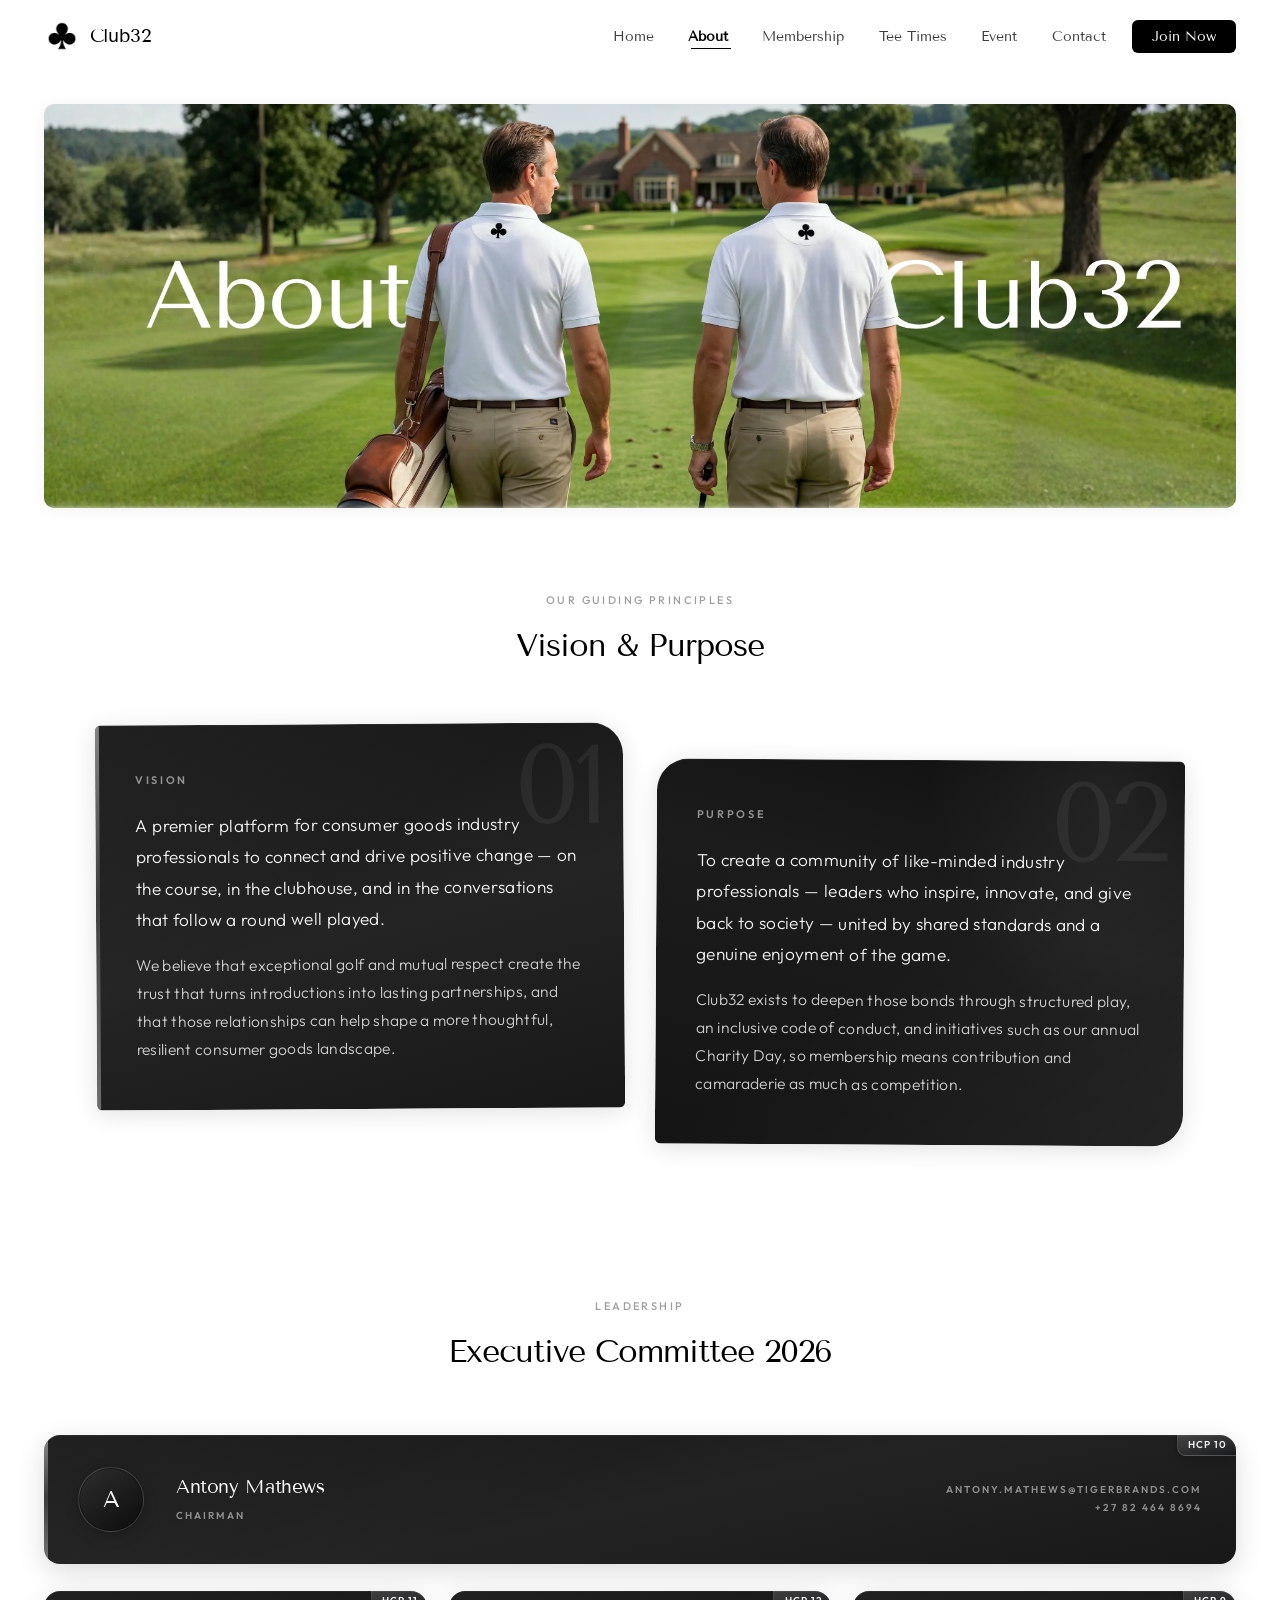
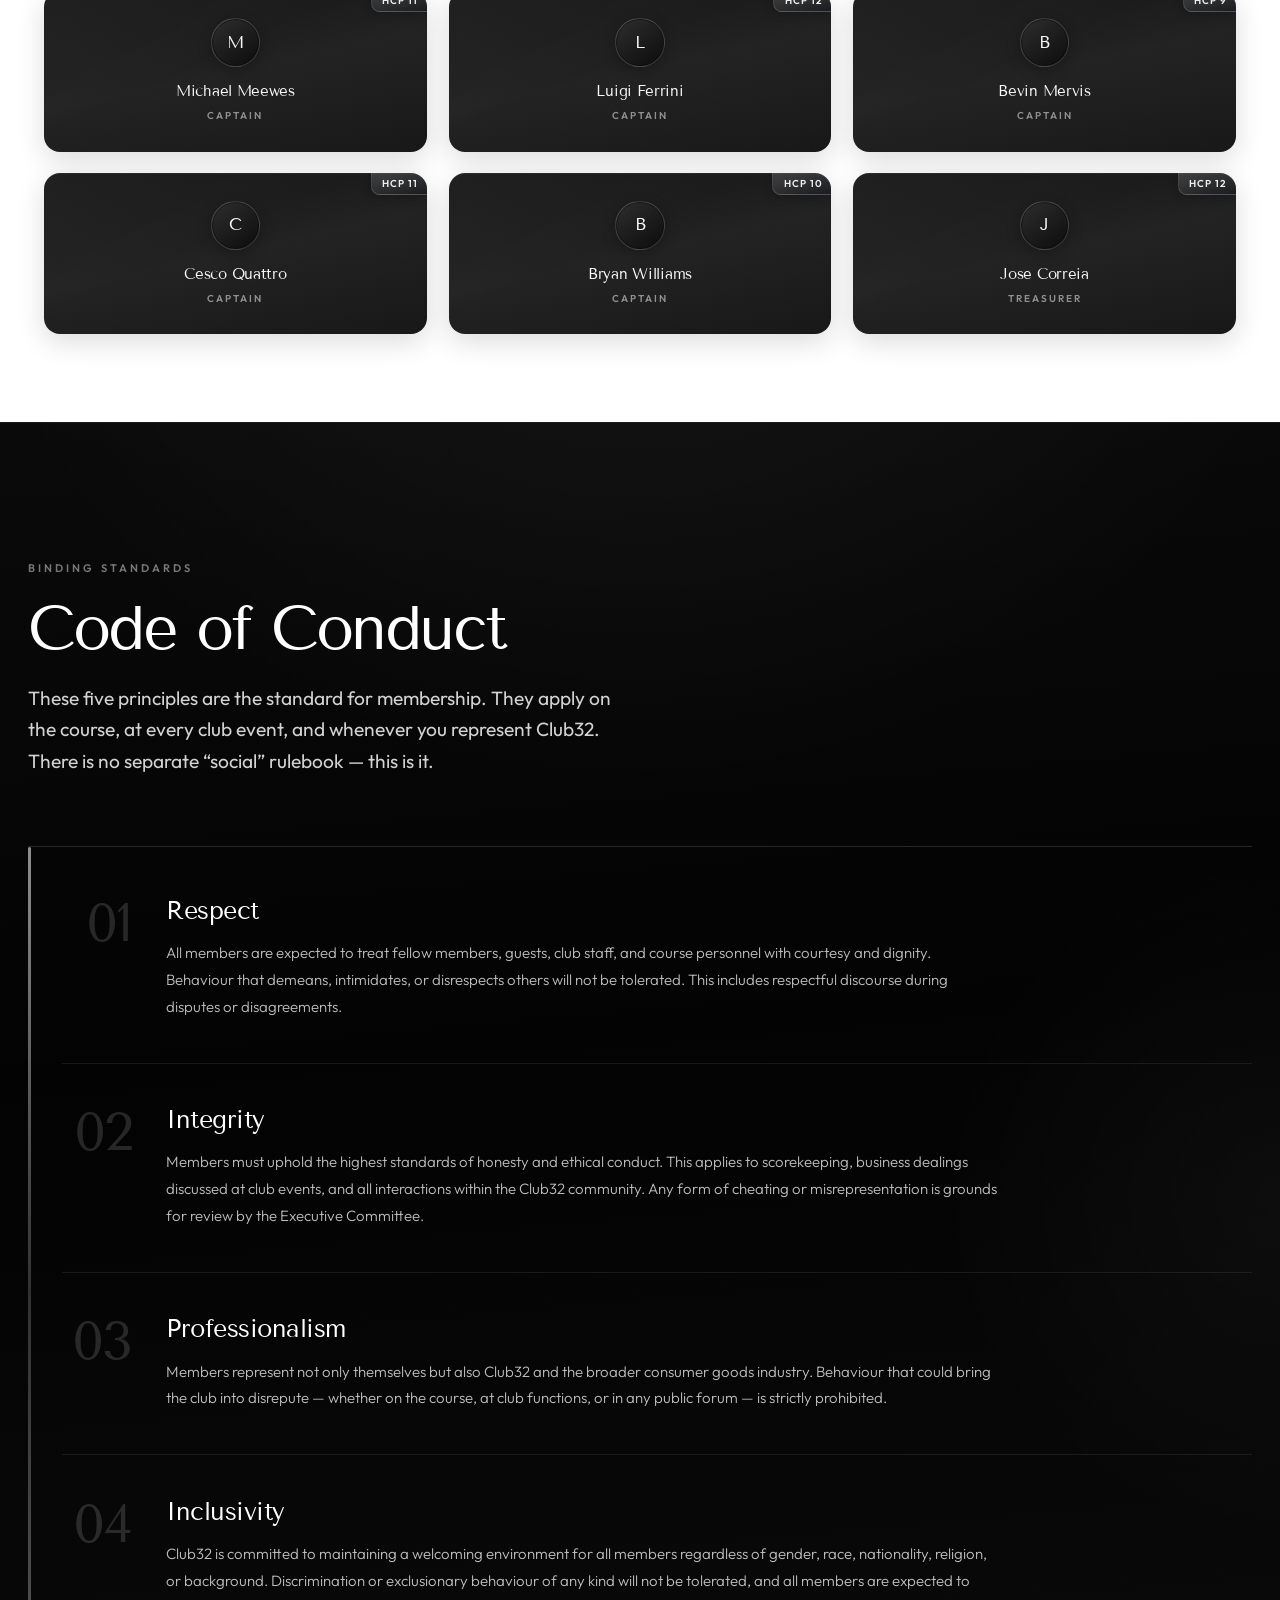
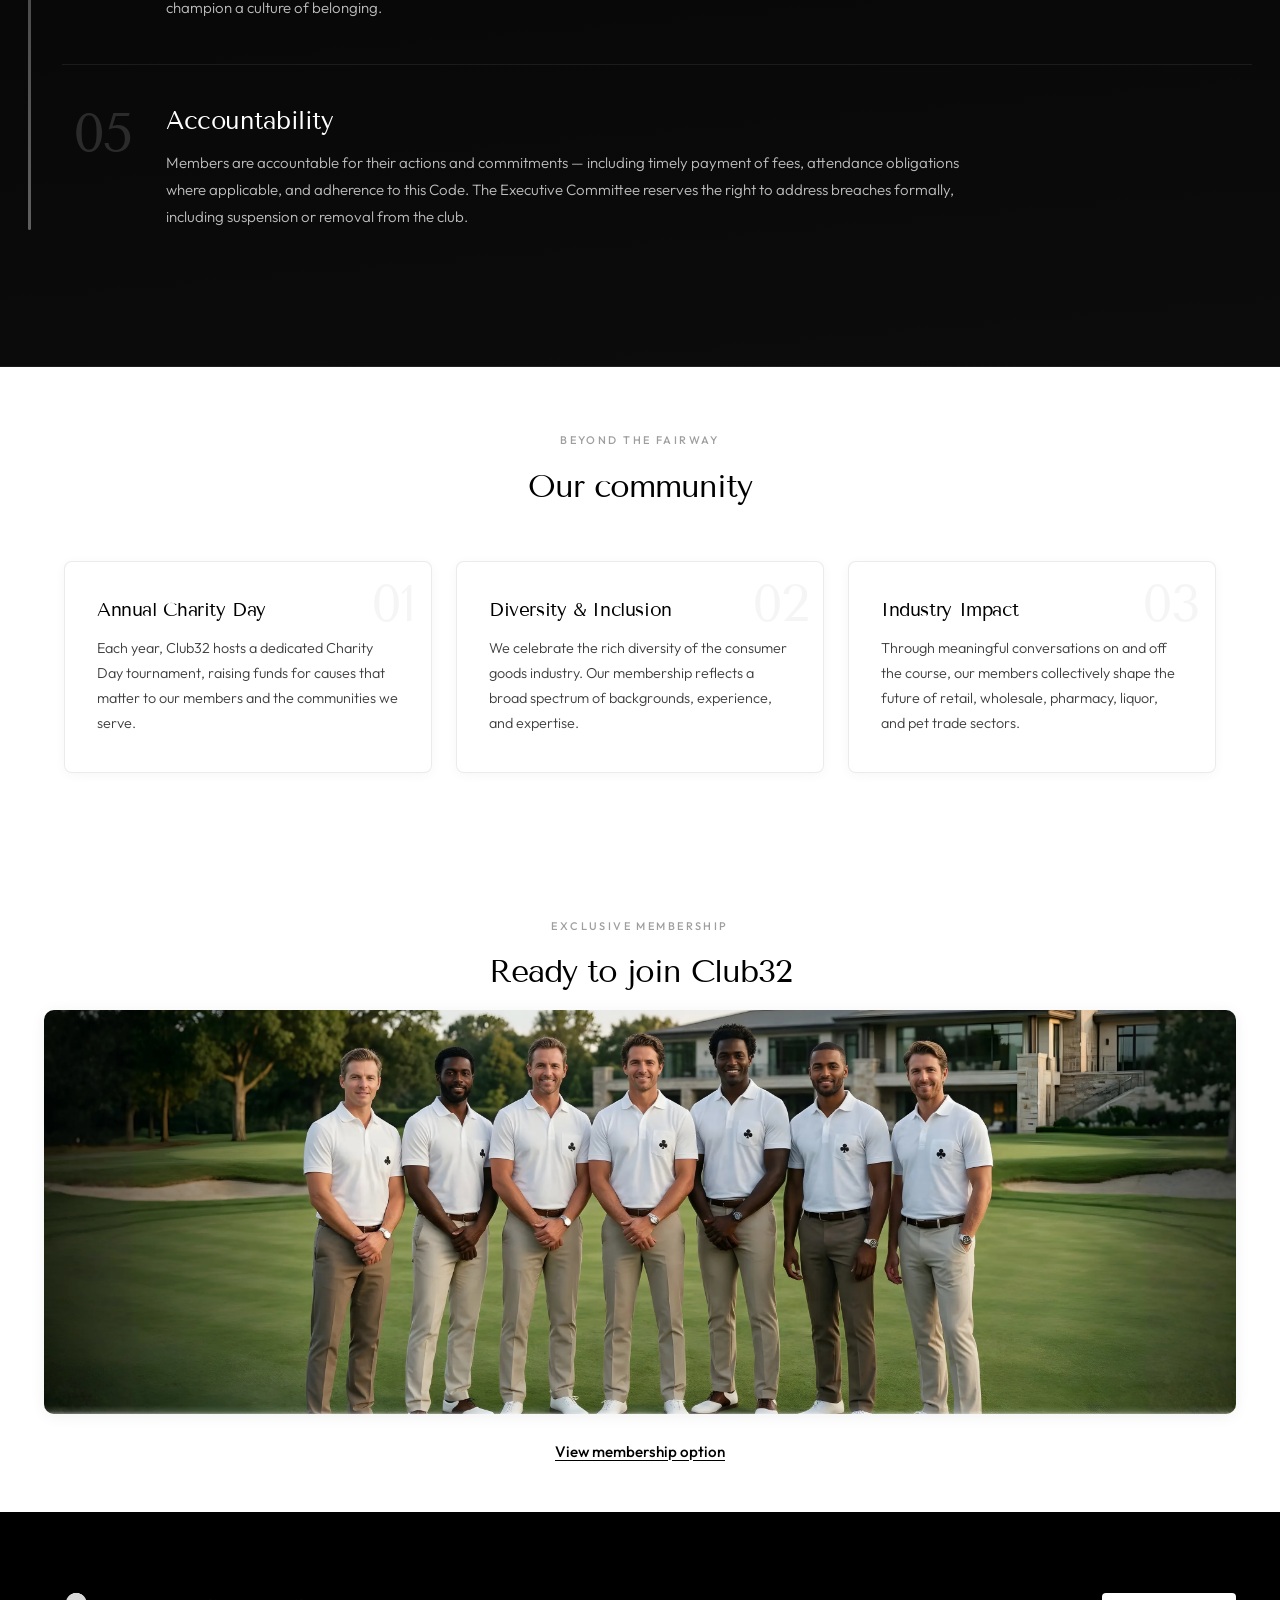
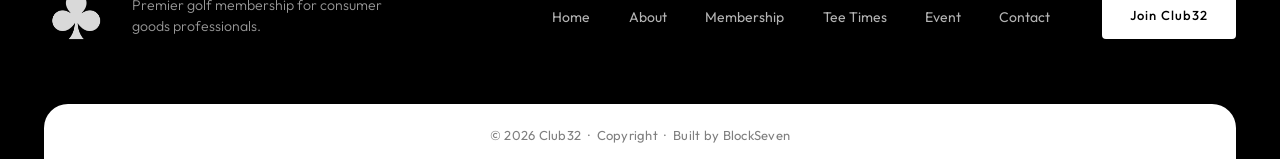
==== commit 33ee6450: "Polish event banner: link Register to form, simplify payment label, tighten mobile stack - Home page" ====
--- a/about.html
+++ b/about.html
@@ -31,7 +31,7 @@
   <link rel="icon" type="image/svg+xml" href="images/favicon.svg" />
   <link rel="icon" type="image/png" href="images/icon.png" />
   <link rel="apple-touch-icon" href="images/icon.png" />
-  <link rel="stylesheet" href="css/style.css?v=20260419-event-btns-revert" />
+  <link rel="stylesheet" href="css/style.css?v=20260419-banner-stack-tight" />
   <link rel="stylesheet" href="css/icons.css?v=20260320-values-icons" />
   <link rel="stylesheet" href="https://cdnjs.cloudflare.com/ajax/libs/font-awesome/6.4.0/css/all.min.css" />
 </head>
--- a/css/style.css
+++ b/css/style.css
@@ -3366,6 +3366,15 @@
     padding-top: 2.25rem;
   }
 
+  /* Tighten the gap when two banners stack (e.g. Upcoming Round + Weekend Away on home) */
+  .teetimes-banner + .teetimes-banner {
+    padding-top: 0.5rem;
+  }
+
+  .teetimes-banner:has(+ .teetimes-banner) {
+    padding-bottom: 0.5rem;
+  }
+
   .teetimes-banner__btns {
     display: none;
   }
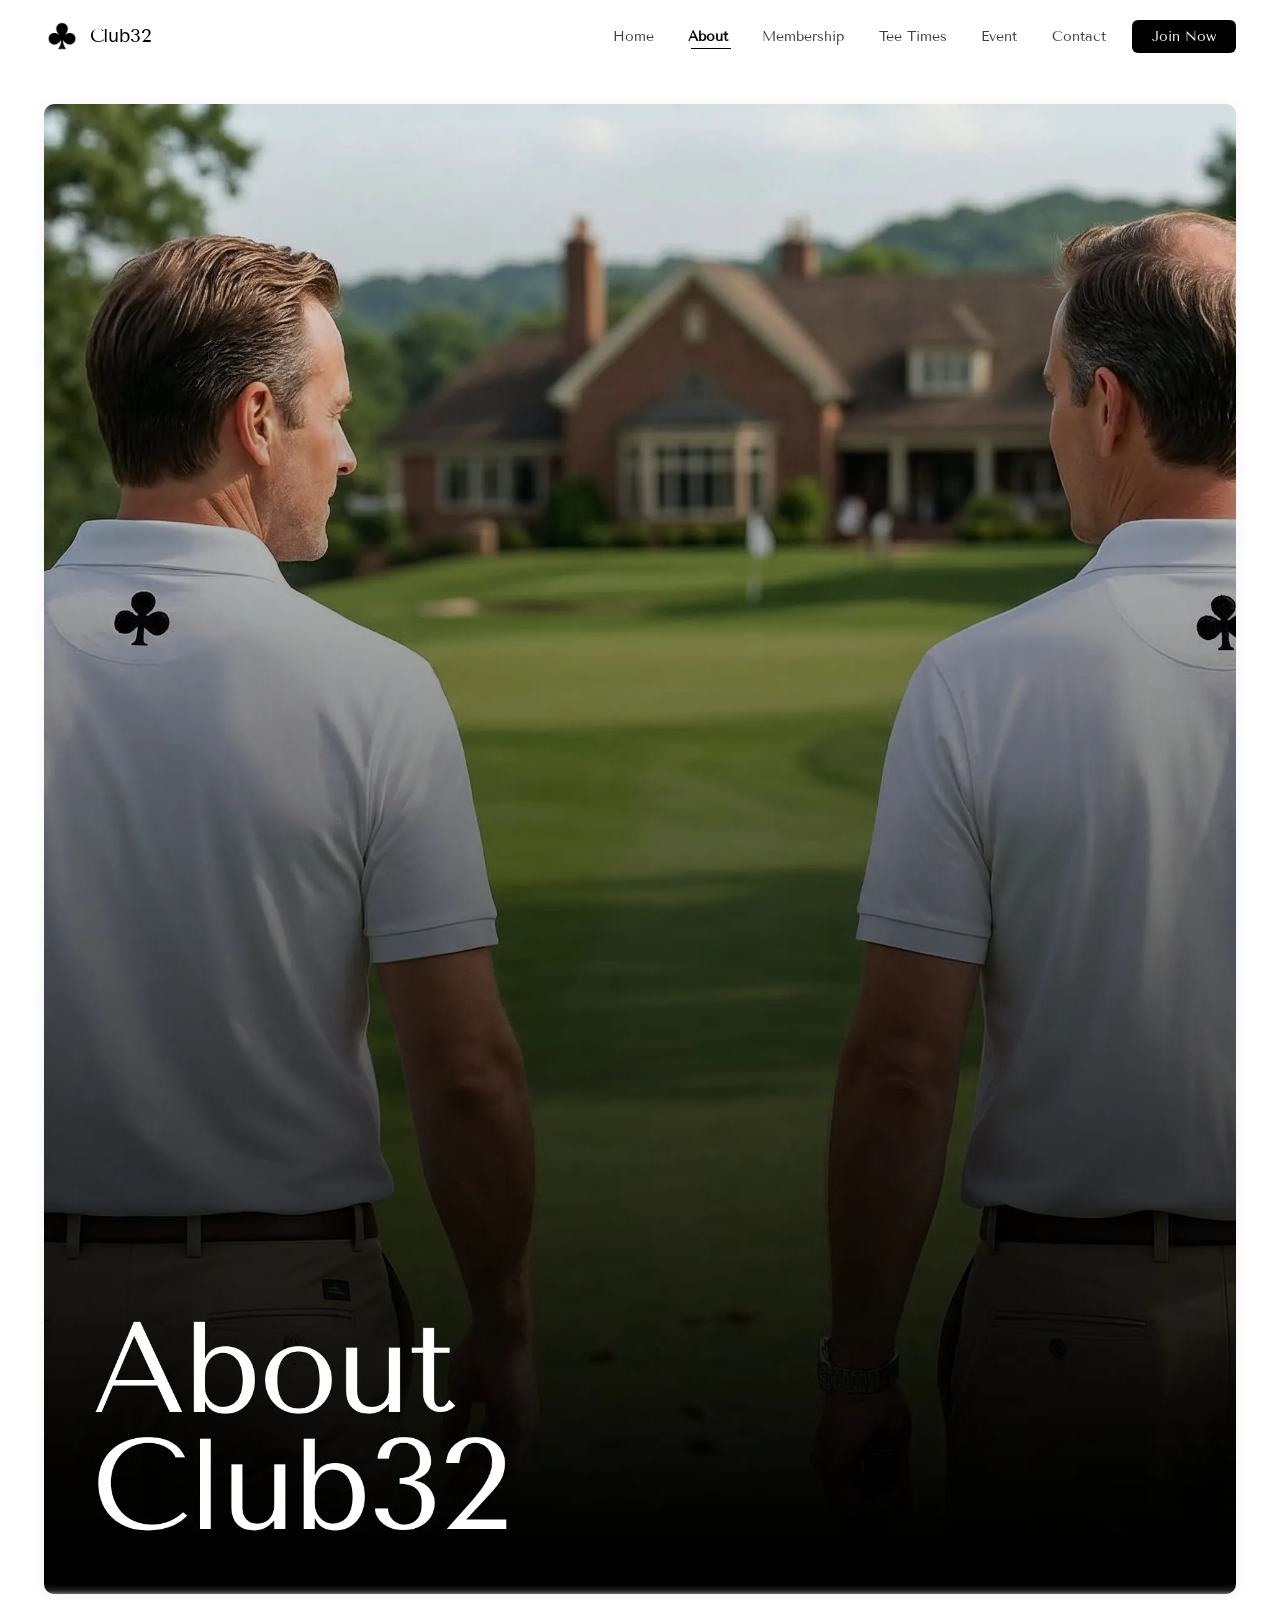
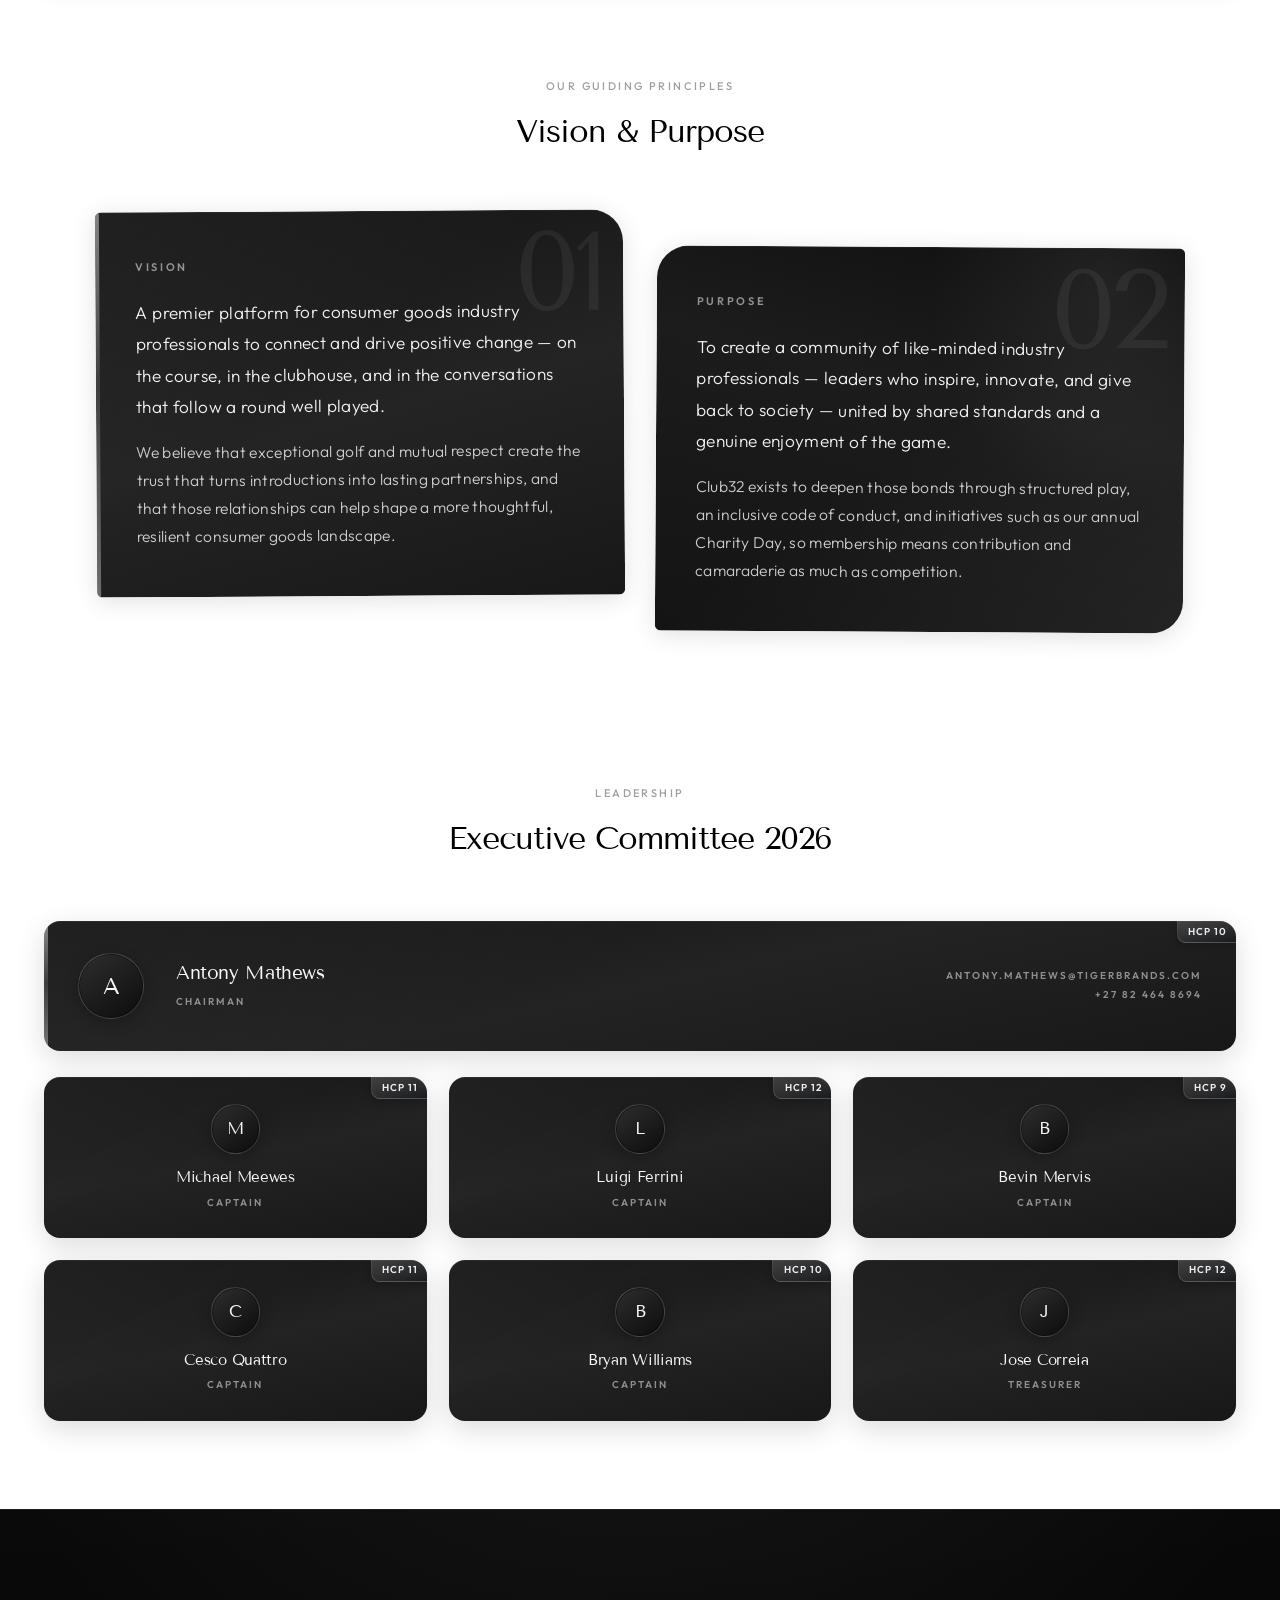
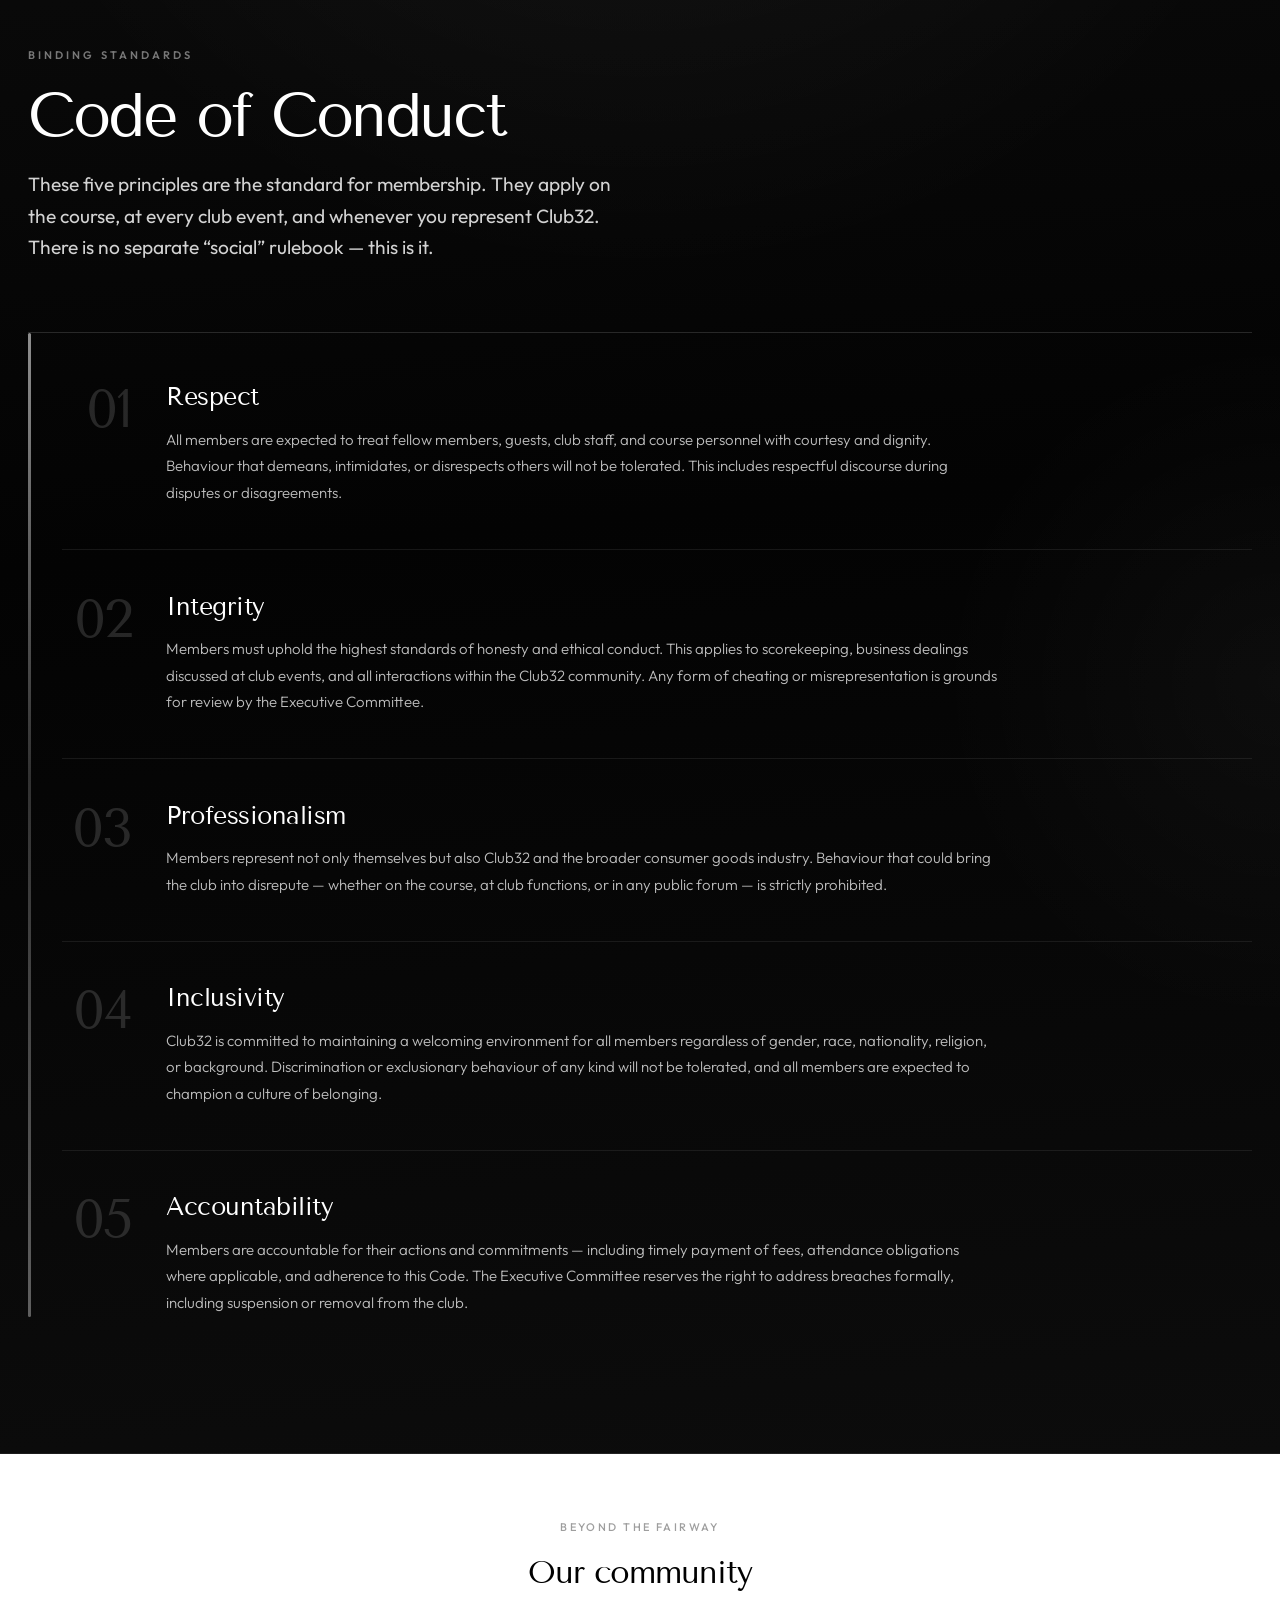
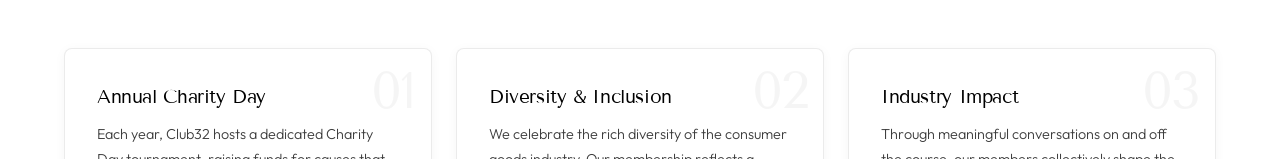
==== commit 20c8a121: "Bump style.css cache-buster so 10th Tee grid fix loads Updates the ?v= query string on the style.css" ====
--- a/about.html
+++ b/about.html
@@ -31,7 +31,7 @@
   <link rel="icon" type="image/svg+xml" href="images/favicon.svg" />
   <link rel="icon" type="image/png" href="images/icon.png" />
   <link rel="apple-touch-icon" href="images/icon.png" />
-  <link rel="stylesheet" href="css/style.css?v=20260419-banner-stack-tight" />
+  <link rel="stylesheet" href="css/style.css?v=20260616-tee-grid" />
   <link rel="stylesheet" href="css/icons.css?v=20260320-values-icons" />
   <link rel="stylesheet" href="https://cdnjs.cloudflare.com/ajax/libs/font-awesome/6.4.0/css/all.min.css" />
 </head>
--- a/css/style.css
+++ b/css/style.css
@@ -3679,8 +3679,9 @@
 }
 
 .teetimes-sheet--alt .teetimes-sheet__grid {
-  grid-template-columns: repeat(3, 1fr);
-  max-width: 51rem;
+  grid-template-columns: repeat(4, 1fr);
+  max-width: 68rem;
+  margin: 0 auto;
 }
 
 /* Individual card */
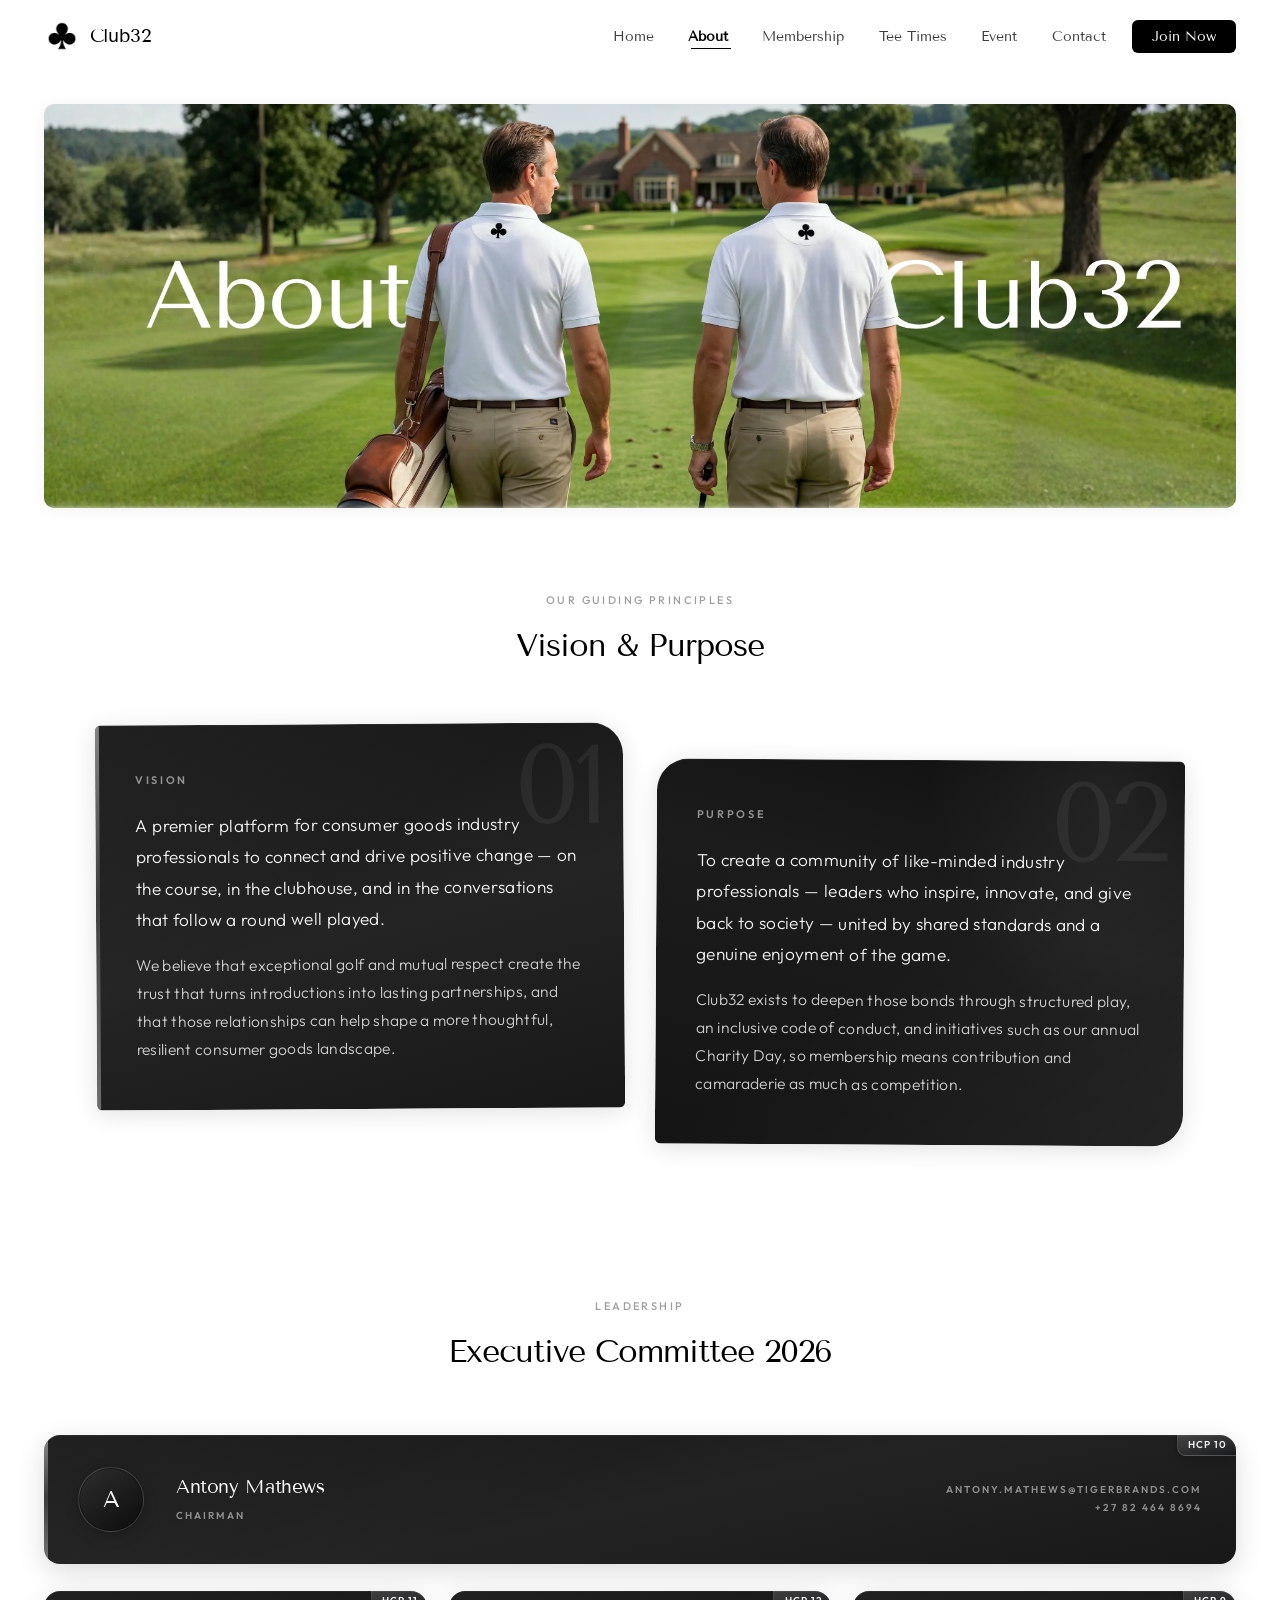
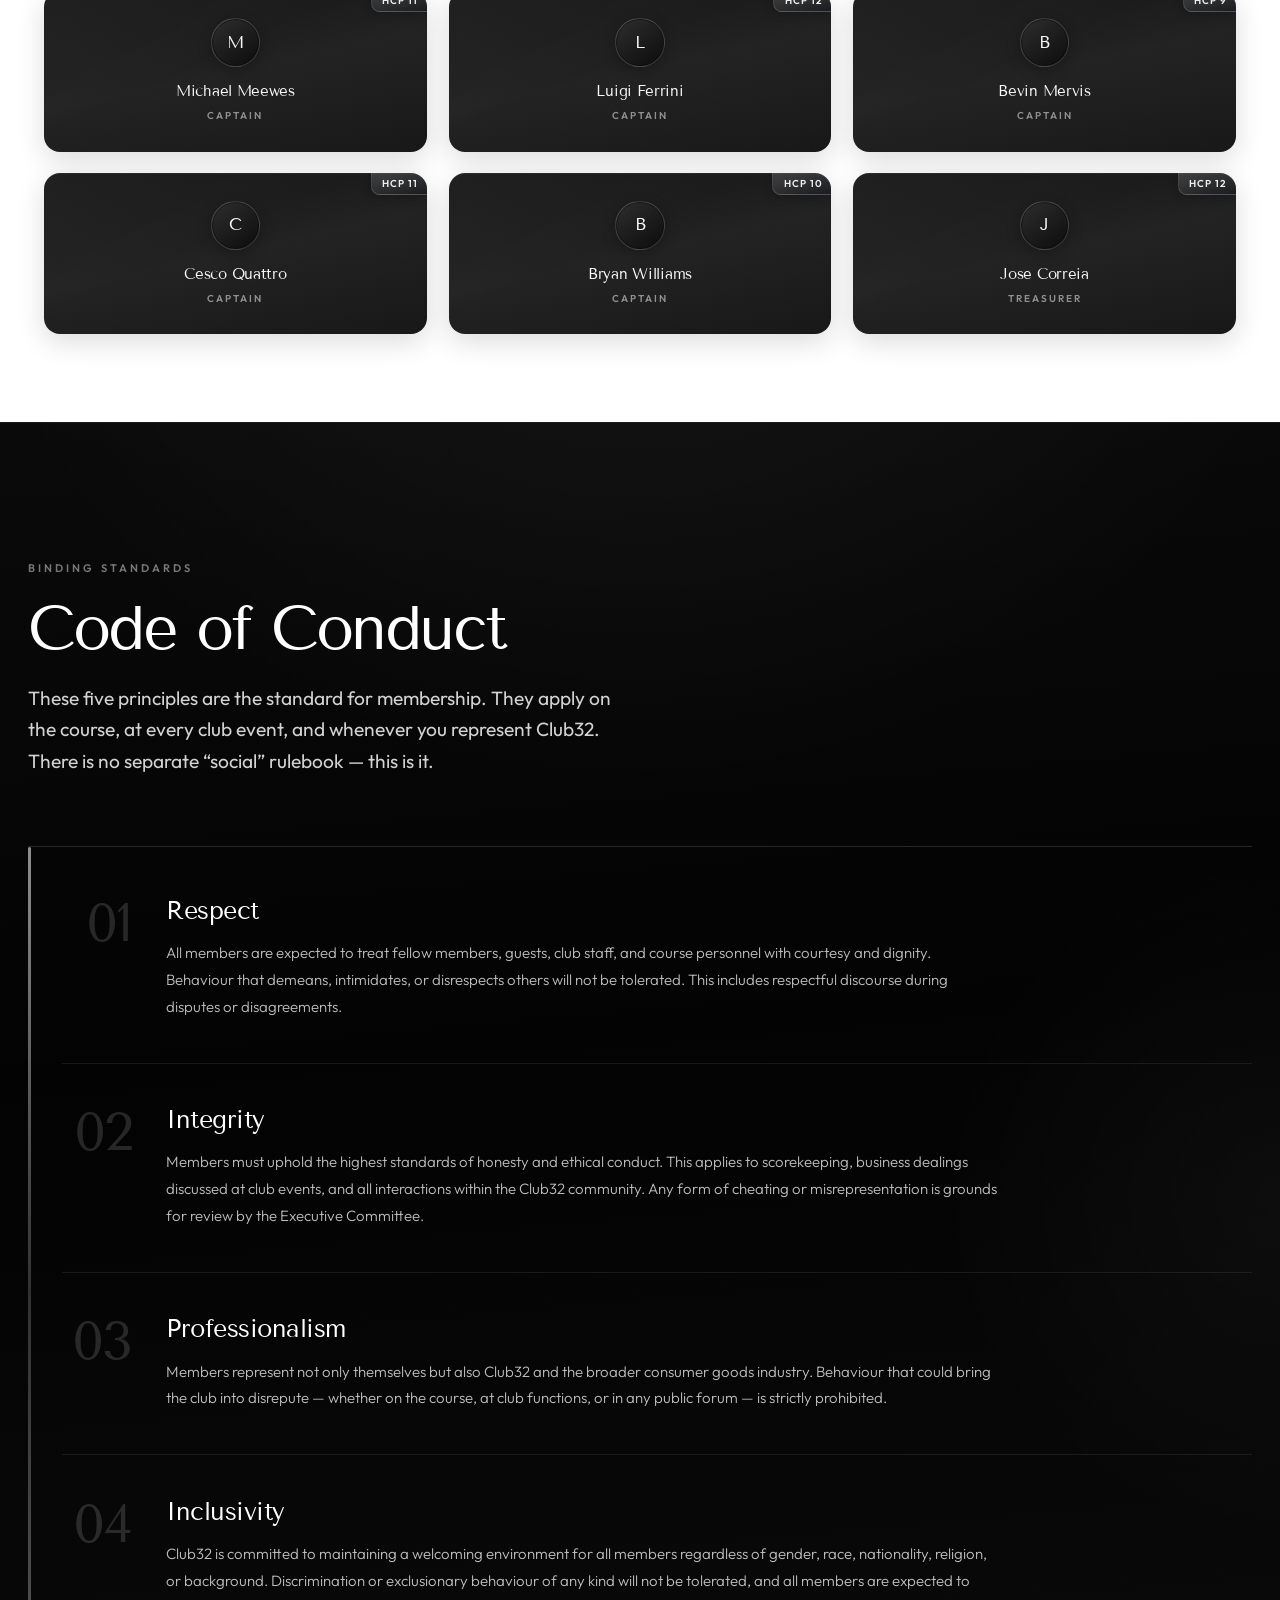
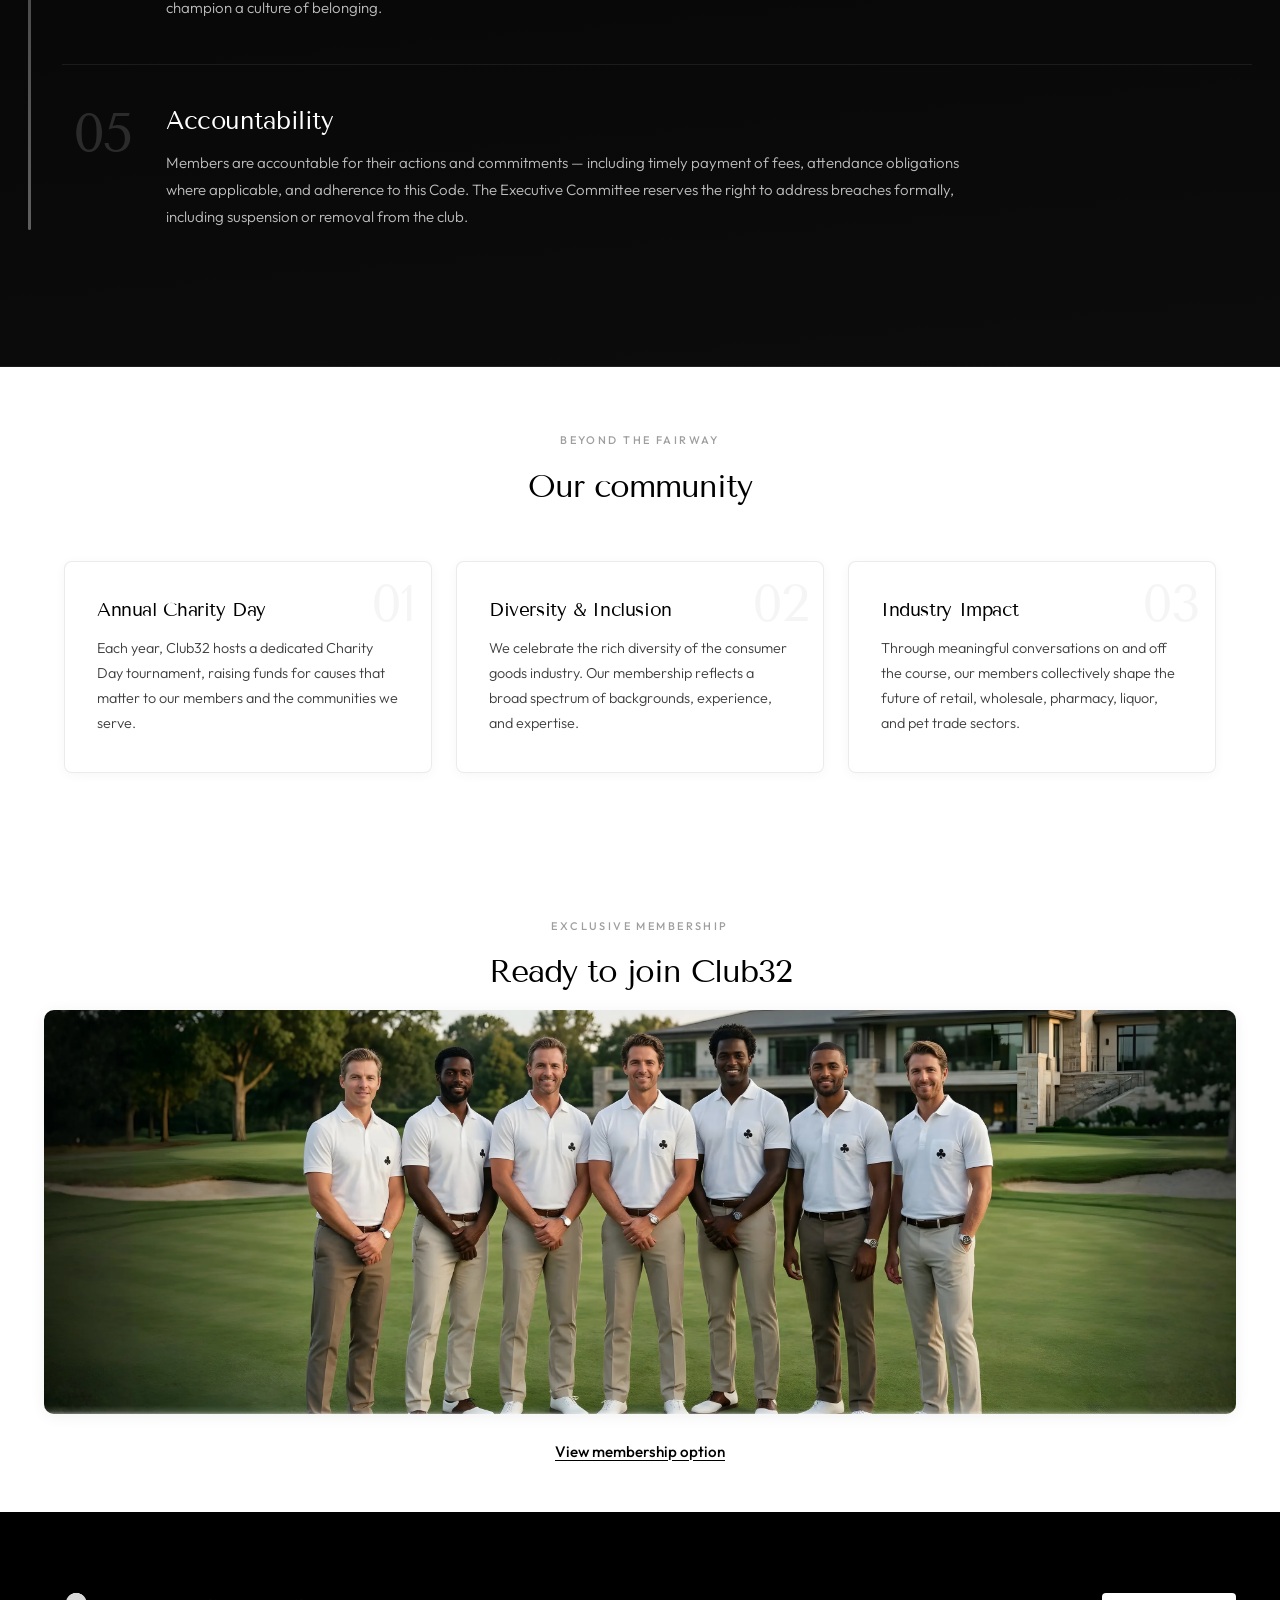
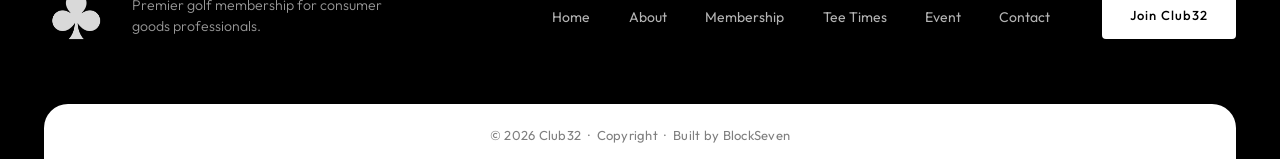
==== commit 03169b11: "Update 19 July tee sheet: players, times, 10th Tee layout - Remove Michael Koekemoer & Jimmy Bothas " ====
--- a/about.html
+++ b/about.html
@@ -31,7 +31,7 @@
   <link rel="icon" type="image/svg+xml" href="images/favicon.svg" />
   <link rel="icon" type="image/png" href="images/icon.png" />
   <link rel="apple-touch-icon" href="images/icon.png" />
-  <link rel="stylesheet" href="css/style.css?v=20260616-tee-grid" />
+  <link rel="stylesheet" href="css/style.css?v=20260621-tee-sheet" />
   <link rel="stylesheet" href="css/icons.css?v=20260320-values-icons" />
   <link rel="stylesheet" href="https://cdnjs.cloudflare.com/ajax/libs/font-awesome/6.4.0/css/all.min.css" />
 </head>
--- a/css/style.css
+++ b/css/style.css
@@ -3306,7 +3306,7 @@
 .teetimes-banner__btns {
   position: absolute;
   right: calc(12% + 18px);
-  top: 68%;
+  top: 74%;
   display: flex;
   gap: 0.75rem;
   z-index: 2;
@@ -3679,9 +3679,10 @@
 }
 
 .teetimes-sheet--alt .teetimes-sheet__grid {
-  grid-template-columns: repeat(4, 1fr);
-  max-width: 68rem;
-  margin: 0 auto;
+  grid-template-columns: repeat(3, 16rem);
+  width: fit-content;
+  max-width: 100%;
+  margin-inline: auto;
 }
 
 /* Individual card */
@@ -3889,6 +3890,11 @@
   .teetimes-sheet__grid,
   .teetimes-sheet--alt .teetimes-sheet__grid {
     grid-template-columns: repeat(2, 1fr);
+  }
+
+  /* Reset the desktop fit-content centering so the alt grid fills width like the 1st Tee on mobile */
+  .teetimes-sheet--alt .teetimes-sheet__grid {
+    width: auto;
   }
 }
 
